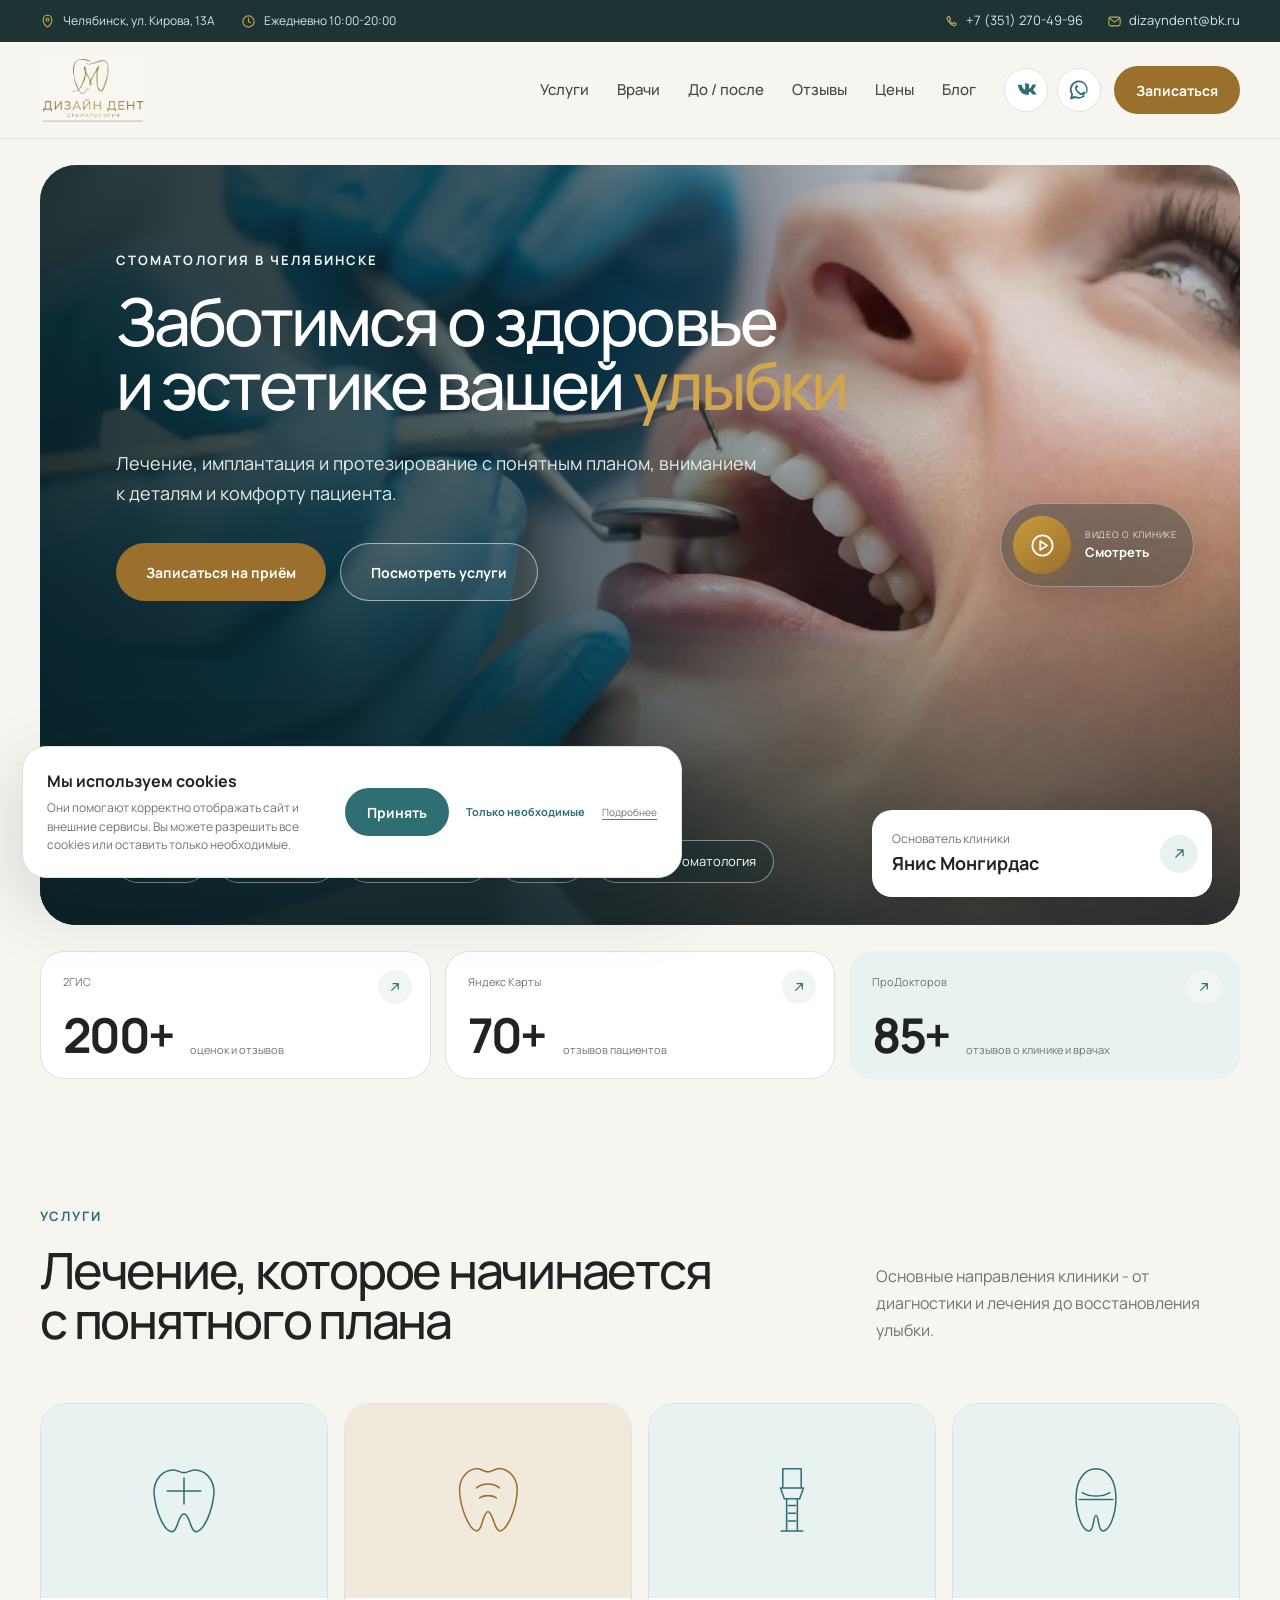
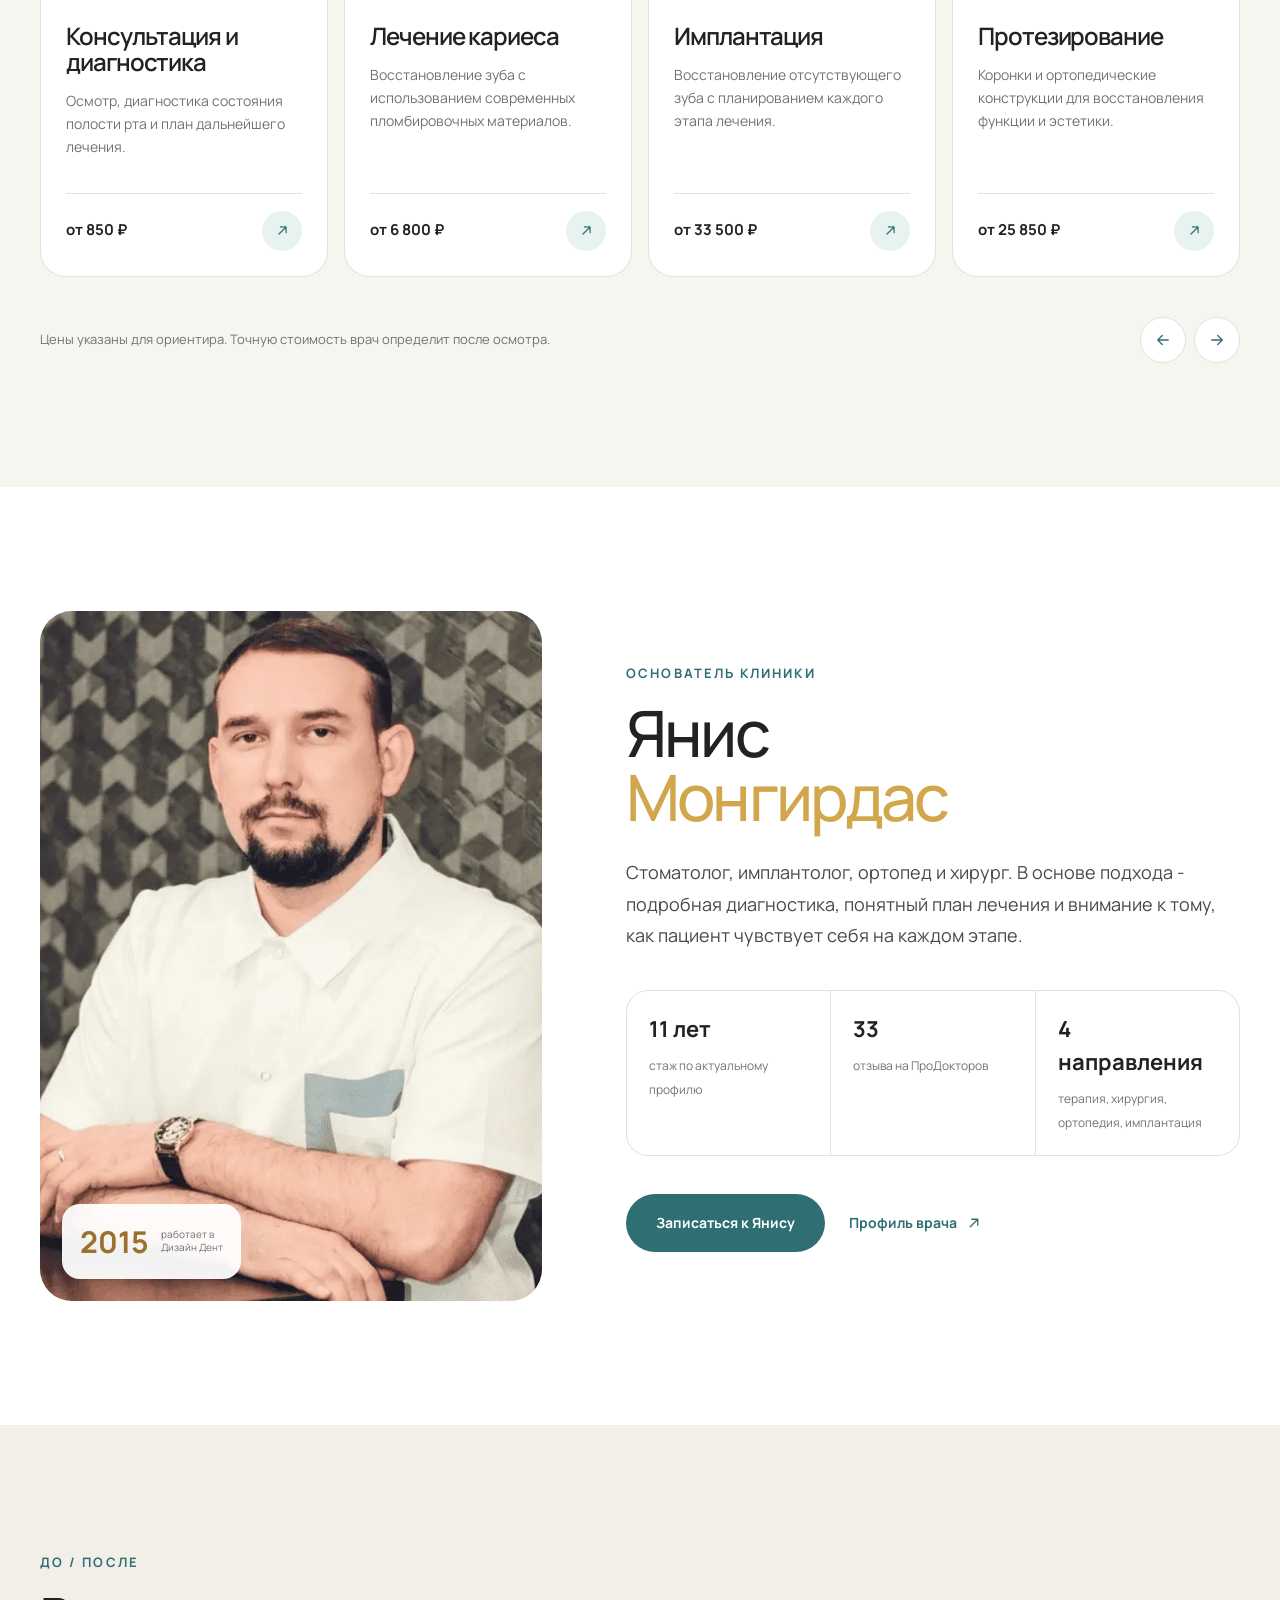
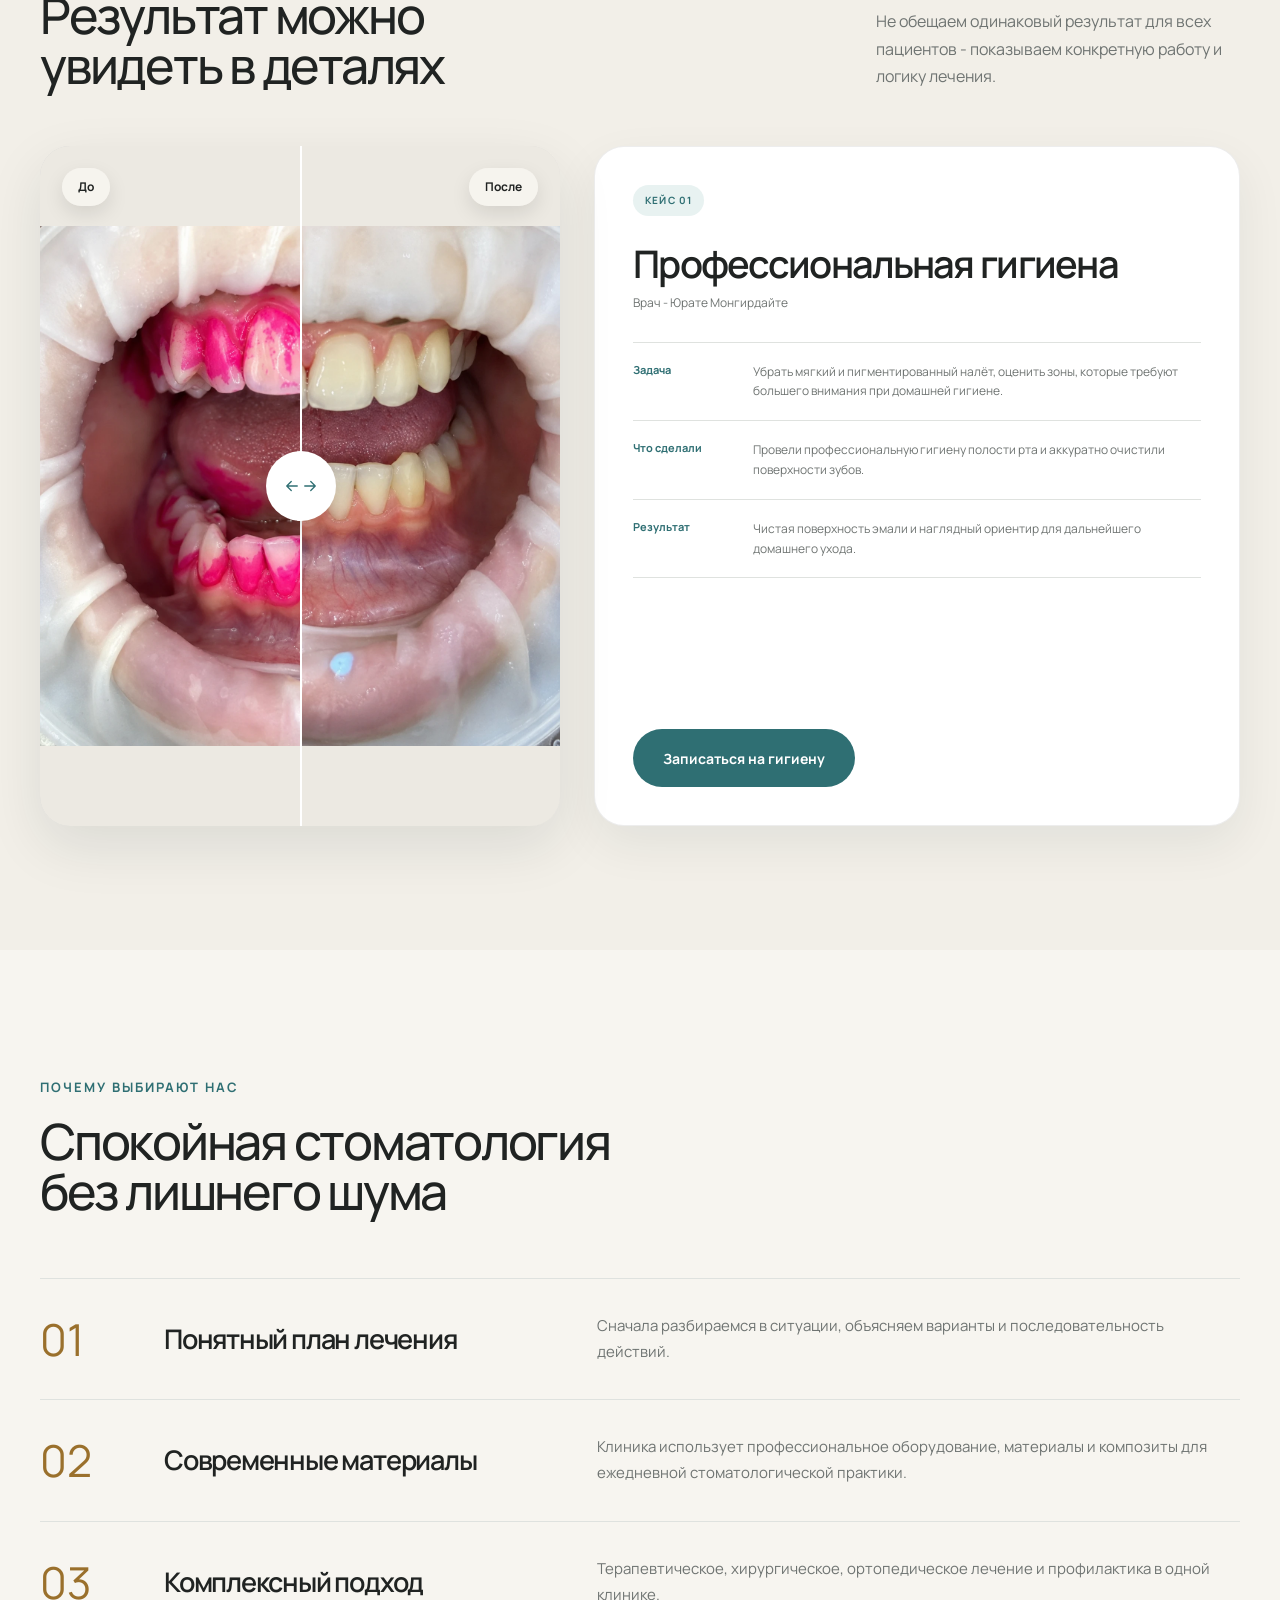
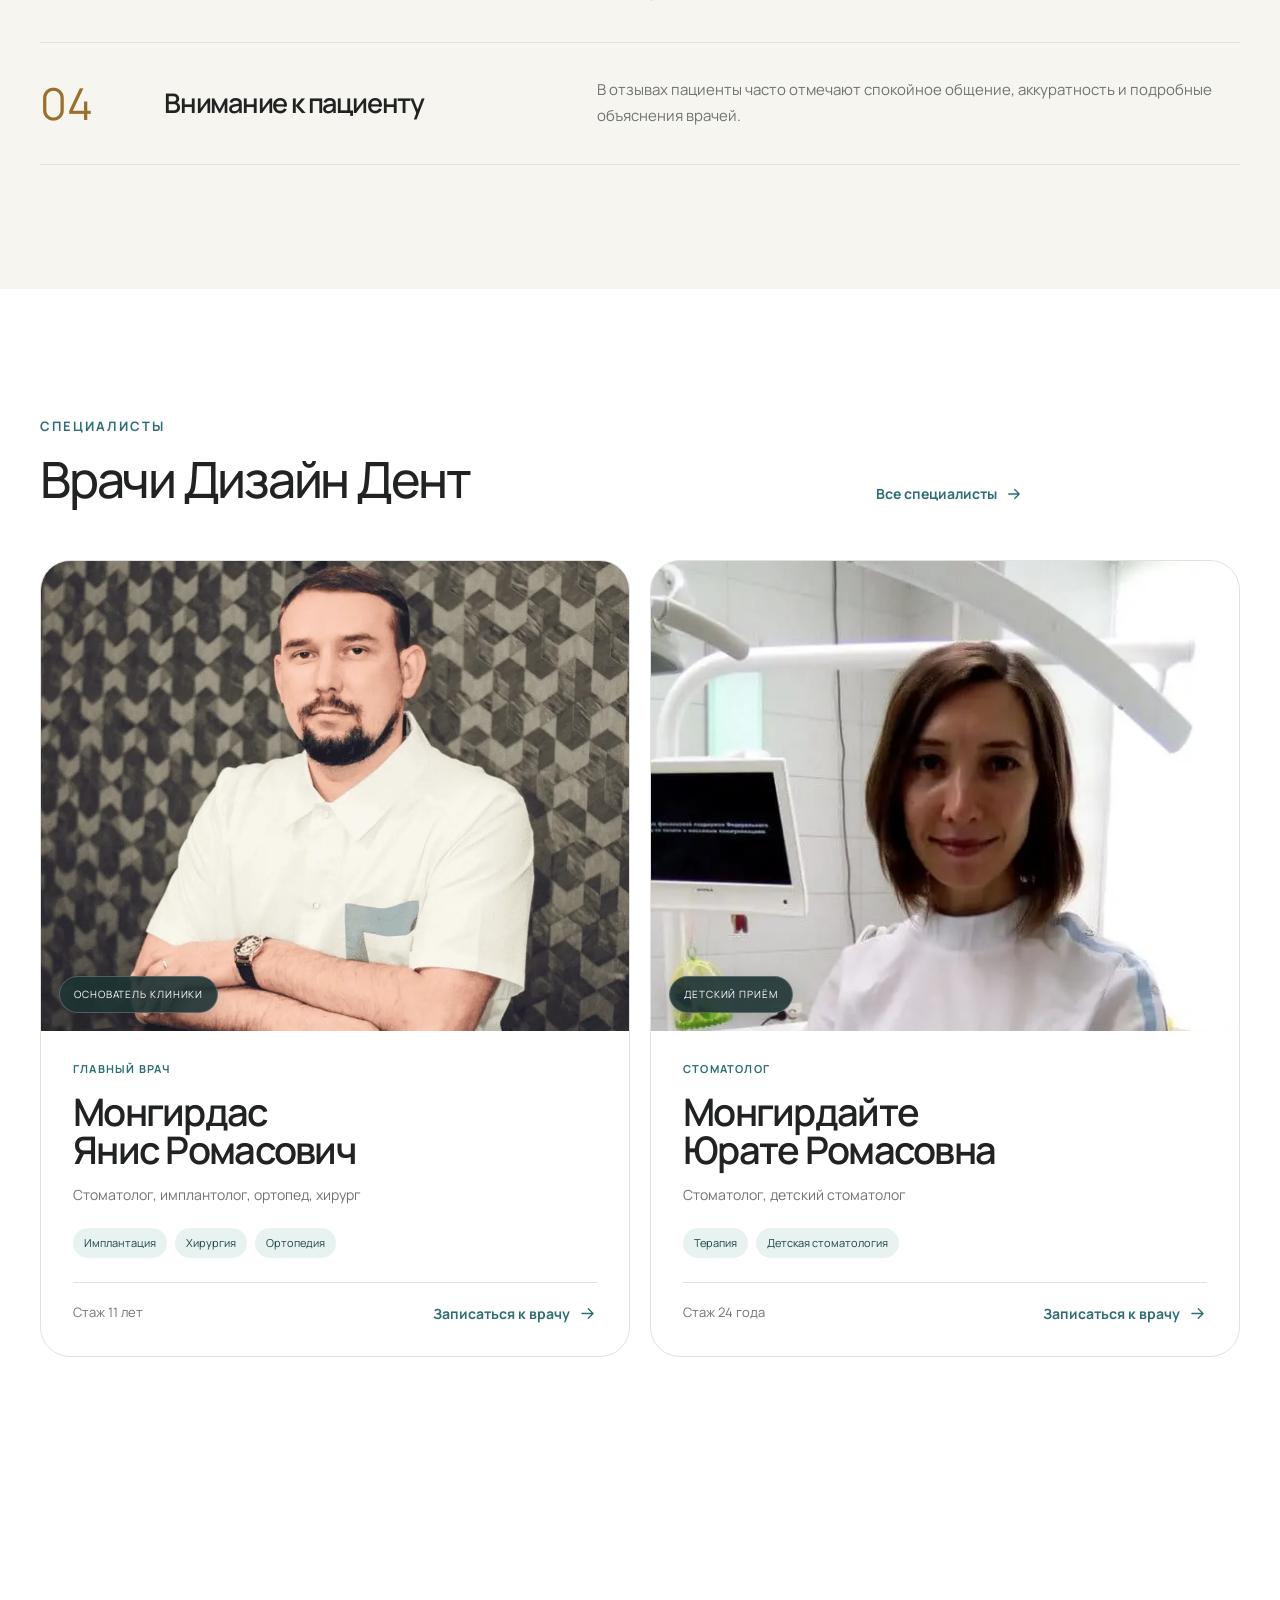
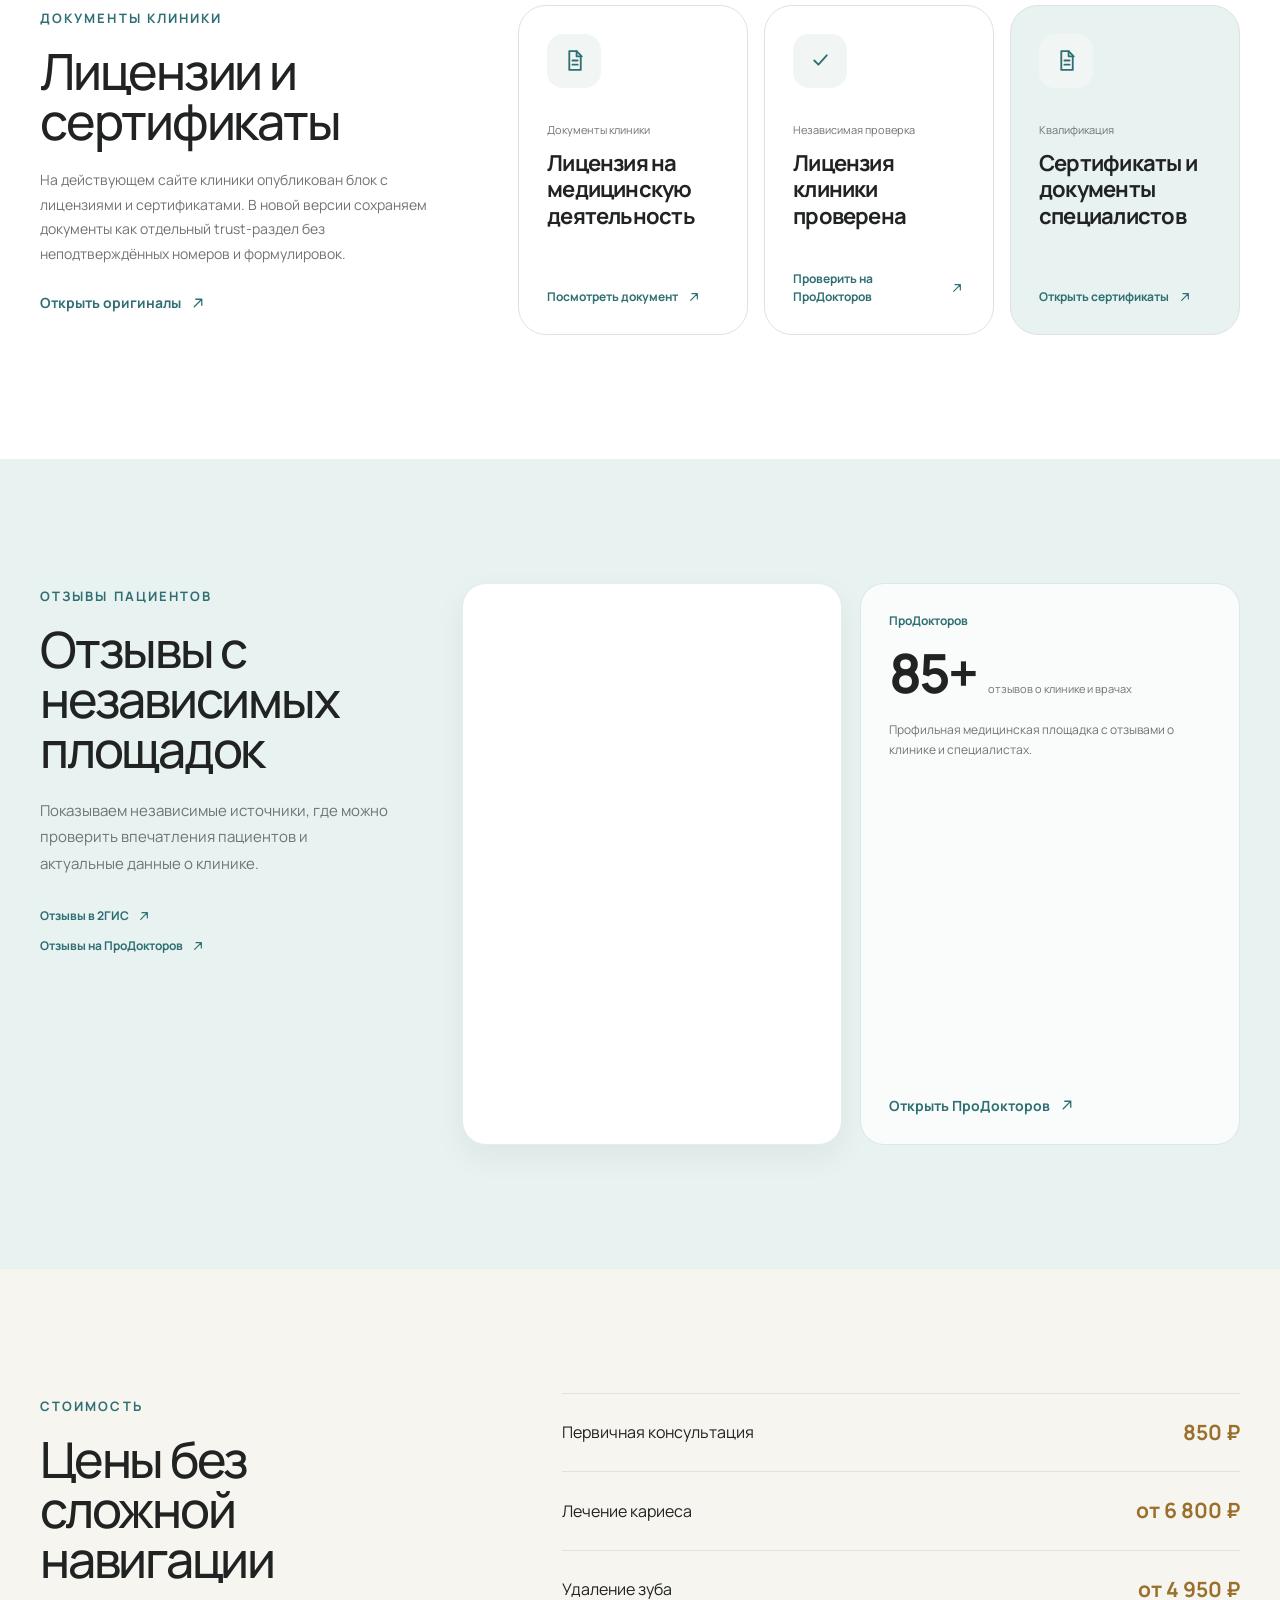
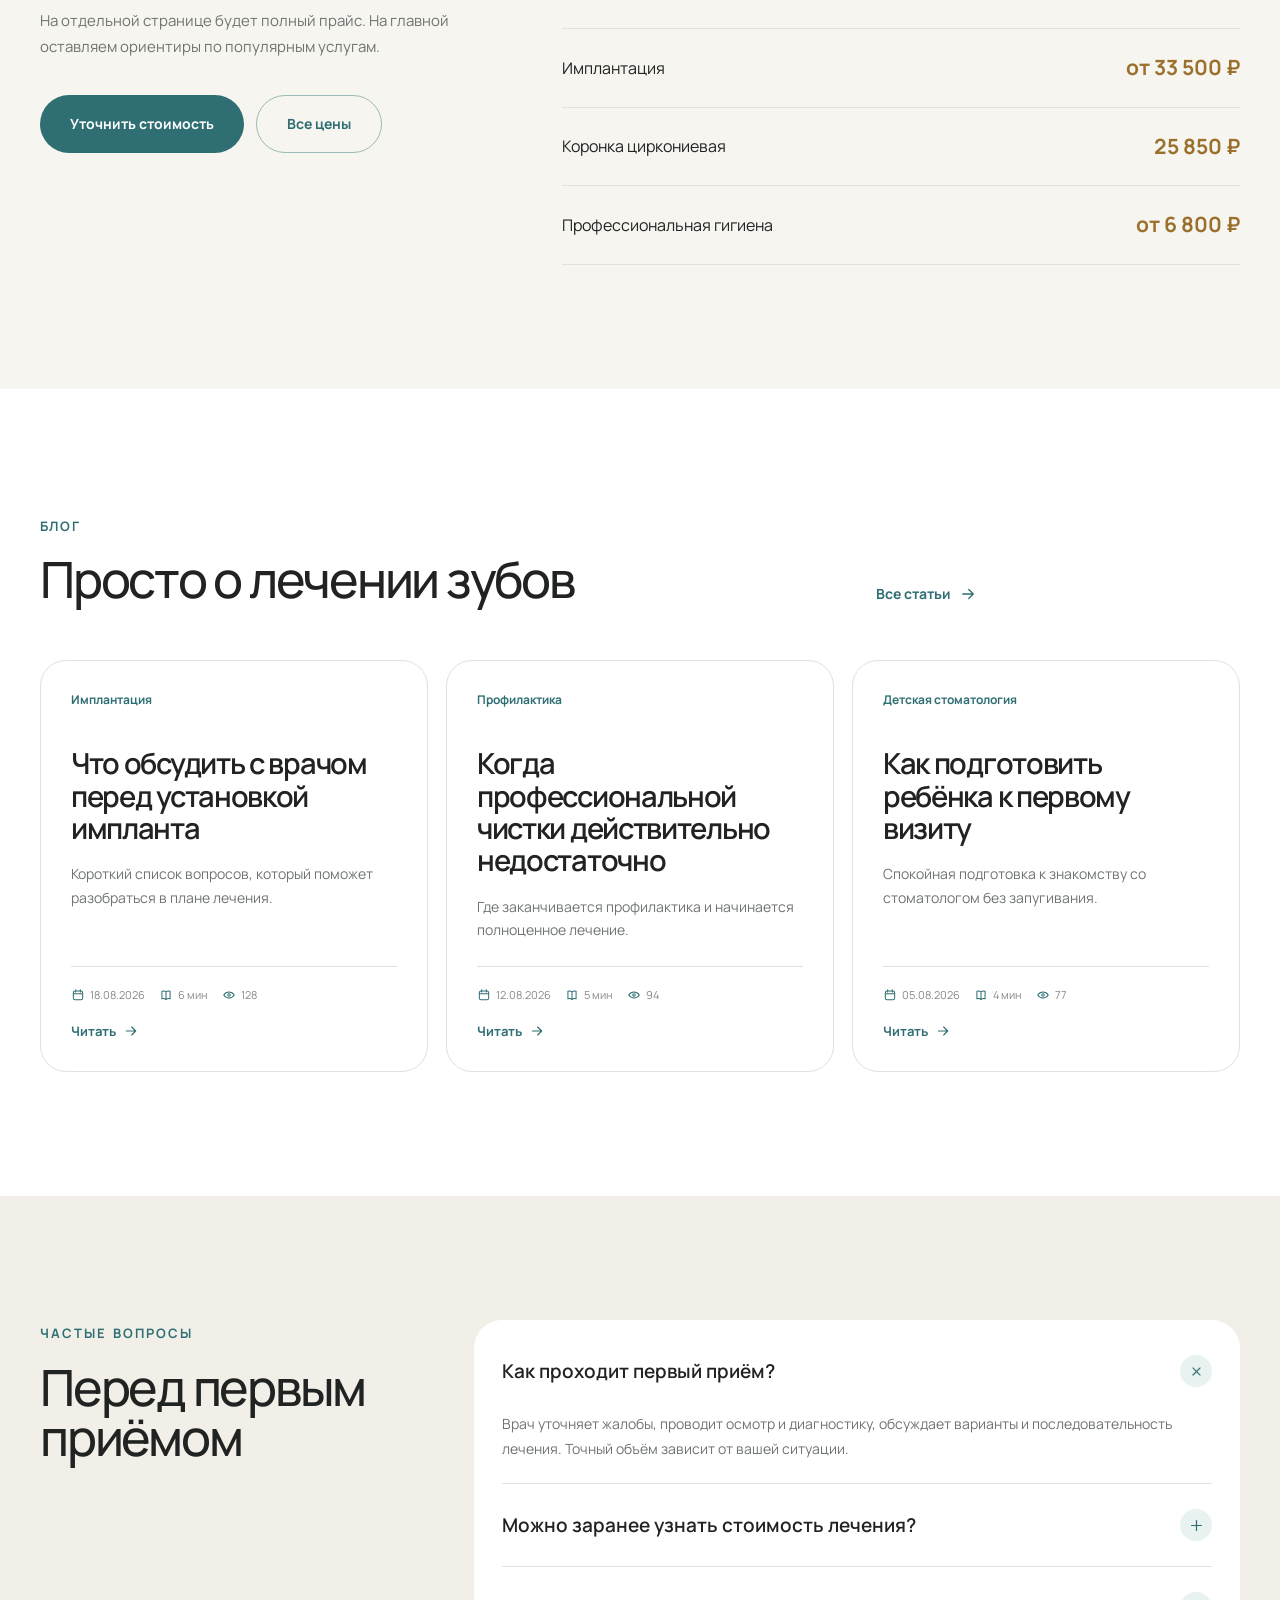
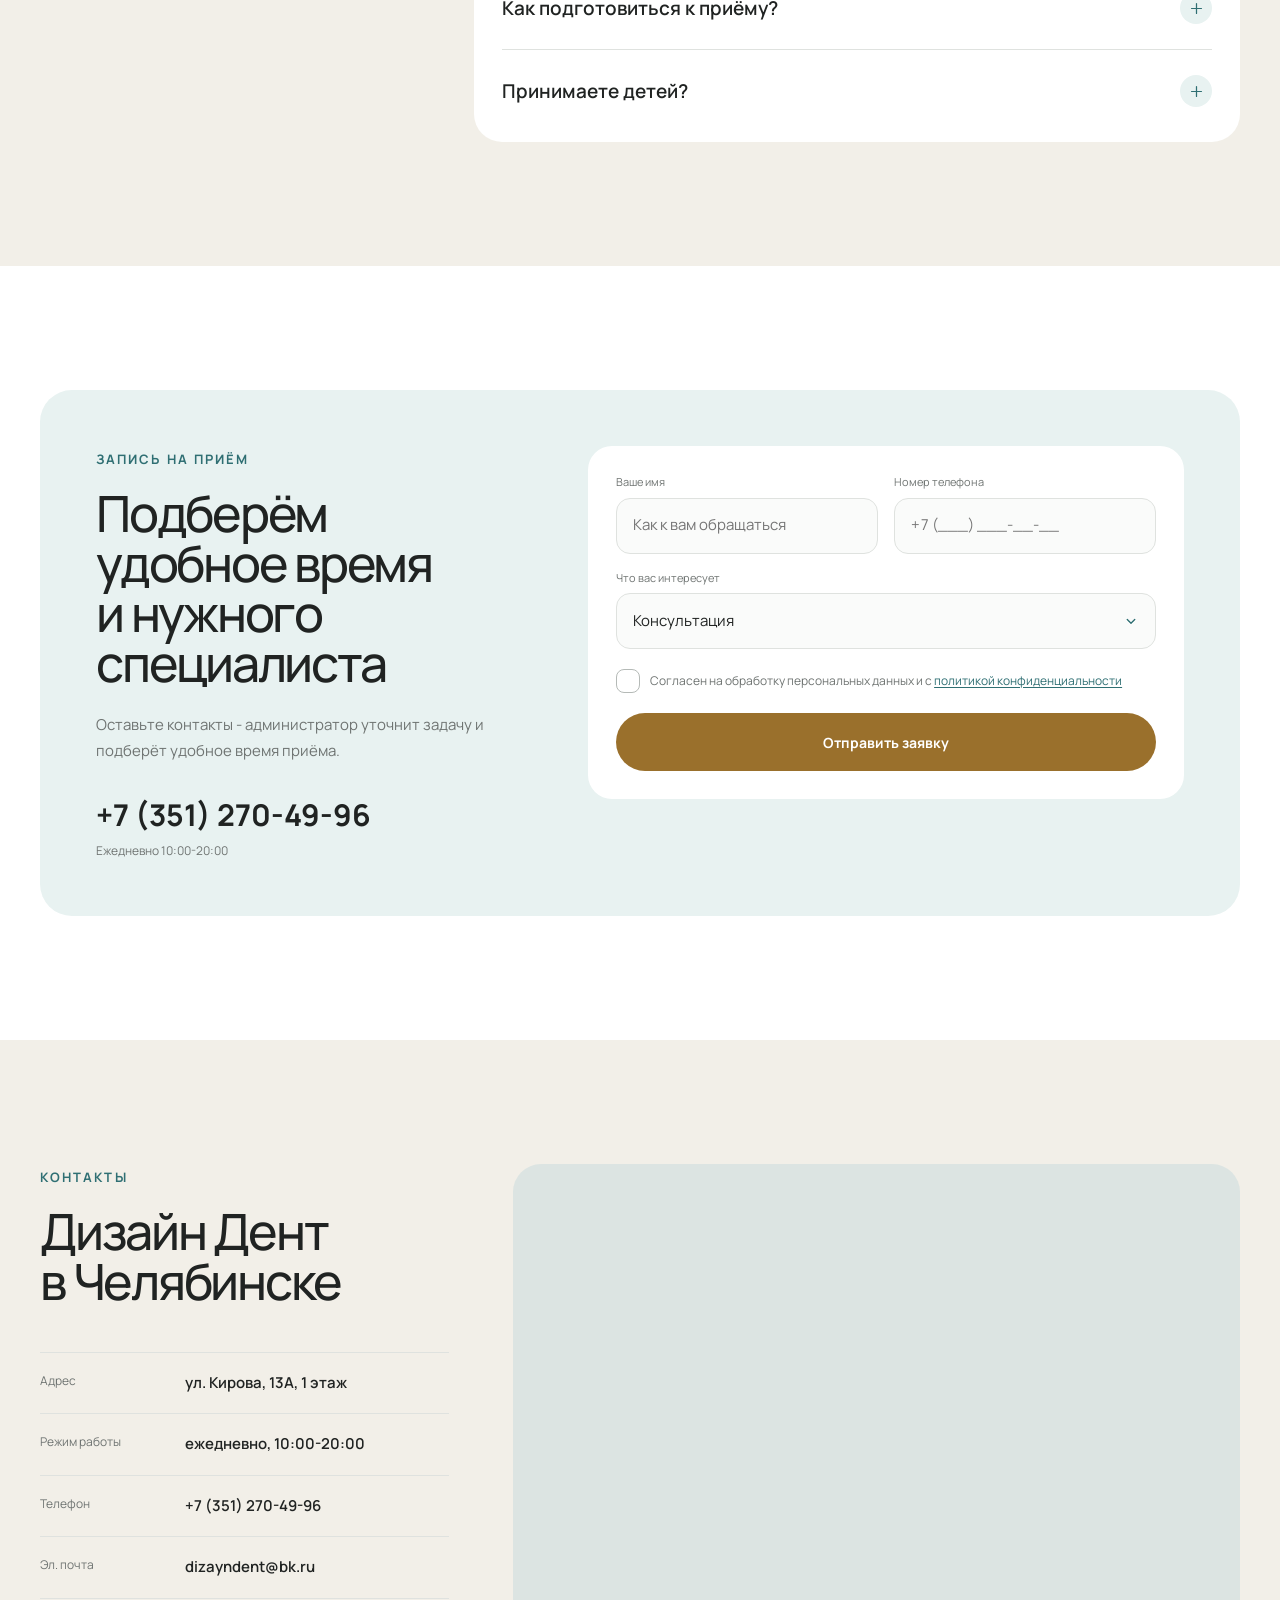
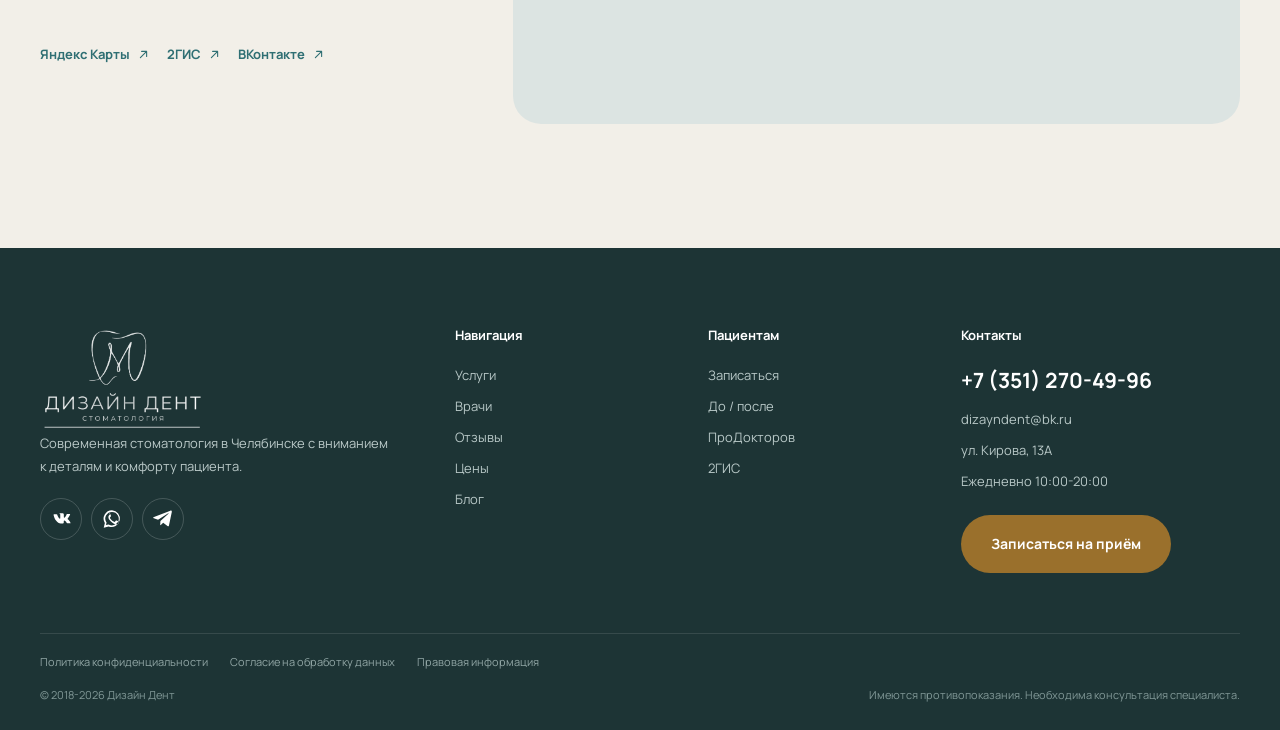
==== preview.html @ ec889f62 "правки - 9 коммит, разрешение десктоп и доработки." ====
<!doctype html>
<html lang="ru">
<head>
  <meta charset="utf-8">
  <meta name="viewport" content="width=device-width,initial-scale=1,viewport-fit=cover">
  <title>Дизайн Дент - стоматология в Челябинске</title>
  <meta name="description" content="Стоматология Дизайн Дент в Челябинске: лечение зубов, имплантация, протезирование, гигиена и стоматология для детей. Ул. Кирова, 13А.">
  <meta name="theme-color" content="#f7f5f0">
  <meta property="og:title" content="Дизайн Дент - стоматология в Челябинске">
  <meta property="og:description" content="Современная стоматология с вниманием к комфорту пациента. Челябинск, ул. Кирова, 13А.">
  <meta property="og:type" content="website">
  <link rel="icon" href="assets/img/favicon.png">
  <link rel="preconnect" href="https://fonts.googleapis.com">
  <link rel="preconnect" href="https://fonts.gstatic.com" crossorigin>
  <link href="https://fonts.googleapis.com/css2?family=Manrope:wght@400;500;600;700&display=swap" rel="stylesheet">
  <link rel="stylesheet" href="https://cdn.jsdelivr.net/npm/@fancyapps/ui@5.0/dist/fancybox/fancybox.css">
  <link rel="stylesheet" href="assets/css/style.css">
</head>
<body>
  <svg class="svg-sprite" aria-hidden="true" focusable="false">
    <symbol id="i-arrow" viewBox="0 0 24 24"><path d="M5 12h13M13 6l6 6-6 6"/></symbol>
    <symbol id="i-arrow-left" viewBox="0 0 24 24"><path d="M19 12H6M11 6l-6 6 6 6"/></symbol>
    <symbol id="i-arrow-up-right" viewBox="0 0 24 24"><path d="M7 17 17 7M9 7h8v8"/></symbol>
    <symbol id="i-phone" viewBox="0 0 24 24"><path d="M8.1 3.8 5.6 5.2c-.8.5-.9 1.5-.6 2.4 1.8 5.2 5.8 9.2 11 11 .9.3 1.9.2 2.4-.6l1.4-2.5-4.1-2.1-1.1 1.4c-.3.4-.8.5-1.2.2a14.8 14.8 0 0 1-4.4-4.4c-.3-.4-.2-.9.2-1.2l1.4-1.1-2.5-4.5Z"/></symbol>
    <symbol id="i-mail" viewBox="0 0 24 24"><rect x="3" y="5" width="18" height="14" rx="3"/><path d="m4 7 8 6 8-6"/></symbol>
    <symbol id="i-play" viewBox="0 0 24 24"><circle cx="12" cy="12" r="9"/><path d="m10 8 6 4-6 4Z"/></symbol>
    <symbol id="i-plus" viewBox="0 0 24 24"><path d="M12 5v14M5 12h14"/></symbol>
    <symbol id="i-close" viewBox="0 0 24 24"><path d="m6 6 12 12M18 6 6 18"/></symbol>
    <symbol id="i-up" viewBox="0 0 24 24"><path d="m6 13 6-6 6 6M12 7v11"/></symbol>
    <symbol id="i-check" viewBox="0 0 24 24"><path d="m6 12 4 4 8-9"/></symbol>
    <symbol id="i-location" viewBox="0 0 24 24"><path d="M12 21s7-5.1 7-12a7 7 0 1 0-14 0c0 6.9 7 12 7 12Z"/><circle cx="12" cy="9" r="2.3"/></symbol>
    <symbol id="i-clock" viewBox="0 0 24 24"><circle cx="12" cy="12" r="9"/><path d="M12 7v5l3 2"/></symbol>
    <symbol id="i-eye" viewBox="0 0 24 24"><path d="M3 12s3.3-5 9-5 9 5 9 5-3.3 5-9 5-9-5-9-5Z"/><circle cx="12" cy="12" r="2.2"/></symbol>
    <symbol id="i-star" viewBox="0 0 24 24"><path d="m12 3 2.7 5.6 6.2.9-4.5 4.4 1.1 6.1-5.5-2.9L6.5 20l1.1-6.1-4.5-4.4 6.2-.9L12 3Z"/></symbol>
    <symbol id="i-calendar" viewBox="0 0 24 24"><rect x="4" y="5" width="16" height="15" rx="3"/><path d="M8 3v4M16 3v4M4 10h16"/></symbol>
    <symbol id="i-book" viewBox="0 0 24 24"><path d="M5 5.5c2.8-.7 5-.3 7 1.2v13c-2-1.5-4.2-1.9-7-1.2v-13ZM19 5.5c-2.8-.7-5-.3-7 1.2v13c2-1.5 4.2-1.9 7-1.2v-13Z"/></symbol>
    <symbol id="i-document" viewBox="0 0 24 24"><path d="M7 3h7l4 4v14H7z"/><path d="M14 3v5h5M10 12h5M10 16h5"/></symbol>
    <symbol id="i-vk" viewBox="0 0 24 24"><path fill="currentColor" stroke="none" d="M3.9 6.7h3.3c.3 0 .5.2.6.5.7 2.4 1.9 4.4 3 4.4.3 0 .4-.2.4-.8V7.4c0-.7-.2-1-.8-1.1V5.8c.7-.1 1.6-.2 2.7-.2 1.4 0 2 .5 2 1.7v2.6c0 .5.1.8.4.8.7 0 1.9-1.9 2.6-3.7.1-.2.3-.4.6-.4H22c-.2 1.2-1.2 3.1-2.4 4.5-.5.6-.6.8-.1 1.3.6.6 2.4 2.1 3 4.1h-3.6c-.4 0-.6-.2-.8-.5-.7-1.1-1.6-2.3-2.4-2.3-.5 0-.7.3-.7 1v1.1c0 .7-.3 1.1-1.9 1.1-3.5 0-7.6-2.2-9.2-9.4-.1-.4.1-.8.5-.8Z"/></symbol>
    <symbol id="i-whatsapp" viewBox="0 0 24 24"><path fill="currentColor" stroke="none" fill-rule="evenodd" d="M12 2.5a9.1 9.1 0 0 0-7.8 13.8L3 21.5l5.3-1.4A9.1 9.1 0 1 0 12 2.5Zm0 1.8a7.3 7.3 0 0 1 6.2 11.2 7.3 7.3 0 0 1-9.4 2.7l-.6-.3-2.8.7.7-2.7-.4-.6A7.3 7.3 0 0 1 12 4.3Zm-2.2 3c-.2 0-.5.1-.7.4-.3.3-1 1-1 2.3 0 1.4 1 2.7 1.1 2.9.1.2 2 3.1 4.9 4.2 2.4.9 2.9.7 3.5.6.5-.1 1.7-.7 1.9-1.4.2-.7.2-1.3.1-1.4-.1-.1-.3-.2-.7-.4l-2-.9c-.3-.1-.6-.2-.8.2l-.9 1.1c-.2.3-.4.3-.7.2-.4-.2-1.5-.5-2.8-1.7-1-.9-1.7-2-1.9-2.4-.2-.4 0-.6.2-.8l.5-.6c.2-.2.2-.4.3-.6.1-.2 0-.5 0-.7l-.9-2.1c-.2-.5-.5-.5-.8-.5Z" clip-rule="evenodd"/></symbol>
    <symbol id="i-telegram" viewBox="0 0 24 24"><path fill="currentColor" stroke="none" d="M21.6 4.3 18.5 19c-.2 1-.8 1.2-1.6.7l-4.7-3.5-2.3 2.2c-.3.3-.5.5-1 .5l.3-4.8 8.7-7.9c.4-.3-.1-.5-.6-.2L6.6 12.7 2 11.2c-1-.3-1-1 .2-1.5L20 2.9c.8-.3 1.8.2 1.6 1.4Z"/></symbol>
  </svg>

  <a class="skip-link" href="#main">Перейти к содержимому</a>

  <div class="site-chrome" data-site-chrome>
    <div class="topbar" data-topbar>
      <div class="container topbar__inner">
        <div class="topbar__meta" aria-label="Адрес и режим работы">
          <span><svg class="icon" aria-hidden="true"><use href="#i-location"/></svg>Челябинск, ул. Кирова, 13А</span>
          <span><svg class="icon" aria-hidden="true"><use href="#i-clock"/></svg>Ежедневно 10:00-20:00</span>
        </div>
        <nav class="topbar__contacts" aria-label="Контакты клиники">
          <a href="tel:+73512704996" class="topbar__contact"><svg class="icon" aria-hidden="true"><use href="#i-phone"/></svg><span>+7 (351) 270-49-96</span></a>
          <a href="mailto:dizayndent@bk.ru" class="topbar__contact"><svg class="icon" aria-hidden="true"><use href="#i-mail"/></svg><span>dizayndent@bk.ru</span></a>
        </nav>
      </div>
    </div>

    <header class="site-header" data-header>
      <div class="container header__inner">
        <a class="brand" href="#top" aria-label="Дизайн Дент - на главную">
          <img src="assets/img/logo.png" alt="Дизайн Дент">
        </a>

        <nav class="desktop-nav" aria-label="Основная навигация">
          <a href="#services">Услуги</a>
          <a href="#doctors">Врачи</a>
          <a href="#results">До / после</a>
          <a href="#reviews">Отзывы</a>
          <a href="#prices">Цены</a>
          <a href="#blog">Блог</a>
        </nav>

        <div class="header__actions">
          <nav class="header__socials" aria-label="Социальные сети">
            <a href="https://vk.ru/dizayndent74" target="_blank" rel="noopener" aria-label="Дизайн Дент ВКонтакте" data-tooltip="ВКонтакте"><svg class="icon" aria-hidden="true"><use href="#i-vk"/></svg></a>
            <a href="#" aria-label="Дизайн Дент в WhatsApp" data-tooltip="WhatsApp"><svg class="icon" aria-hidden="true"><use href="#i-whatsapp"/></svg></a>
          </nav>
          <div class="header__mobile-contacts" aria-label="Быстрые контакты">
            <a href="tel:+73512704996" aria-label="Позвонить в Дизайн Дент"><svg class="icon" aria-hidden="true"><use href="#i-phone"/></svg></a>
            <a href="mailto:dizayndent@bk.ru" aria-label="Написать в Дизайн Дент"><svg class="icon" aria-hidden="true"><use href="#i-mail"/></svg></a>
          </div>
          <button class="btn btn--gold btn--sm" type="button" data-open-lead data-source="header" data-form-name="Шапка - Записаться">Записаться</button>
          <button class="menu-toggle" type="button" aria-label="Открыть меню" aria-expanded="false" aria-controls="mobile-menu" data-menu-toggle>
            <span></span><span></span><span></span>
          </button>
        </div>
      </div>
    </header>
  </div>

  <div class="mobile-menu" id="mobile-menu" aria-hidden="true" data-mobile-menu>
    <div class="mobile-menu__panel" role="dialog" aria-modal="true" aria-label="Меню сайта">
      <div class="mobile-menu__top">
        <img src="assets/img/logo.png" alt="Дизайн Дент">
        <button type="button" class="icon-button menu-close" aria-label="Закрыть меню" data-menu-close><svg class="icon"><use href="#i-close"/></svg></button>
      </div>
      <nav class="mobile-menu__nav">
        <a href="#services">Услуги</a>
        <a href="#doctors">Врачи</a>
        <a href="#results">До / после</a>
        <a href="#reviews">Отзывы</a>
        <a href="#prices">Цены</a>
        <a href="#blog">Блог</a>
      </nav>
      <div class="mobile-menu__contacts">
        <a href="tel:+73512704996"><svg class="icon" aria-hidden="true"><use href="#i-phone"/></svg><span>+7 (351) 270-49-96</span></a>
        <a href="mailto:dizayndent@bk.ru"><svg class="icon" aria-hidden="true"><use href="#i-mail"/></svg><span>dizayndent@bk.ru</span></a>
        <a href="https://vk.ru/dizayndent74" target="_blank" rel="noopener"><svg class="icon" aria-hidden="true"><use href="#i-vk"/></svg><span>ВКонтакте</span></a>
        <a href="#"><svg class="icon" aria-hidden="true"><use href="#i-whatsapp"/></svg><span>WhatsApp</span></a>
      </div>
      <div class="mobile-menu__bottom">
        <span>Челябинск, ул. Кирова, 13А</span>
        <button class="btn btn--gold" type="button" data-open-lead data-source="mobile_menu" data-form-name="Мобильное меню - Записаться">Записаться на приём</button>
      </div>
    </div>
  </div>

  <main id="main">
    <section class="hero" id="top">
      <div class="container">
        <div class="hero__card">
          <img class="hero__image" src="assets/img/hero.webp" alt="Стоматологический приём" fetchpriority="high">
          <div class="hero__shade"></div>
          <div class="hero__content">
            <span class="eyebrow eyebrow--light">Стоматология в Челябинске</span>
            <h1>Заботимся о здоровье<br>и эстетике вашей <em>улыбки</em></h1>
            <p>Лечение, имплантация и протезирование с понятным планом, вниманием к деталям и комфорту пациента.</p>
            <div class="hero__buttons">
              <button class="btn btn--gold" type="button" data-open-lead data-source="hero" data-form-name="Hero - Записаться">Записаться на приём</button>
              <a class="btn btn--glass" href="#services">Посмотреть услуги</a>
            </div>
          </div>
          <a class="hero-video-trigger" href="https://2gis.ru/chelyabinsk/gallery/geo/2111590608205124/photoId/30258560223528320" data-fancybox="clinic-video" data-src="#clinic-video-modal" aria-label="Посмотреть видео о клинике">
            <span class="hero-video-trigger__icon"><svg class="icon" aria-hidden="true"><use href="#i-play"/></svg></span>
            <span class="hero-video-trigger__copy"><small>Видео о клинике</small><strong>Смотреть</strong></span>
          </a>

          <div class="hero__tags" aria-label="Популярные услуги">
            <a href="#services">Лечение</a>
            <a href="#services">Имплантация</a>
            <a href="#services">Протезирование</a>
            <a href="#services">Гигиена</a>
            <a href="#services">Детская стоматология</a>
          </div>

          <a class="hero__founder" href="#founder">
            <span class="hero__founder-label">Основатель клиники</span>
            <strong>Янис Монгирдас</strong>
            <span class="arrow-circle" aria-hidden="true"><svg class="icon"><use href="#i-arrow-up-right"/></svg></span>
          </a>
        </div>
      </div>
    </section>

    <section class="trust" aria-label="Отзывы о клинике на независимых площадках">
      <div class="container trust__grid">
        <a class="trust-card" href="https://2gis.ru/chelyabinsk/search/%D0%B4%D0%B8%D0%B7%D0%B0%D0%B9%D0%BD%20%D0%B4%D0%B5%D0%BD%D1%82/firm/2111590608205124/61.400599%2C55.176466/tab/reviews" target="_blank" rel="noopener">
          <span class="trust-card__source">2ГИС</span><strong>200+</strong><span class="trust-card__label">оценок и отзывов</span><span class="trust-card__icon"><svg class="icon"><use href="#i-arrow-up-right"/></svg></span>
        </a>
        <a class="trust-card" href="https://yandex.ru/maps/org/dizayn_dent/1253824945" target="_blank" rel="noopener">
          <span class="trust-card__source">Яндекс Карты</span><strong>70+</strong><span class="trust-card__label">отзывов пациентов</span><span class="trust-card__icon"><svg class="icon"><use href="#i-arrow-up-right"/></svg></span>
        </a>
        <a class="trust-card trust-card--accent" href="https://prodoctorov.ru/chelyabinsk/lpu/32812-dizayn-dent/otzivi/" target="_blank" rel="noopener">
          <span class="trust-card__source">ПроДокторов</span><strong>85+</strong><span class="trust-card__label">отзывов о клинике и врачах</span><span class="trust-card__icon"><svg class="icon"><use href="#i-arrow-up-right"/></svg></span>
        </a>
      </div>
    </section>

    <section class="section services" id="services">
      <div class="container">
        <div class="section-head">
          <div><span class="eyebrow">Услуги</span><h2>Лечение, которое начинается<br>с понятного плана</h2></div>
          <p>Основные направления клиники - от диагностики и лечения до восстановления улыбки.</p>
        </div>

        <div class="service-track" data-service-track>
          <article class="service-card">
            <div class="service-card__visual service-card__visual--1"><svg viewBox="0 0 120 120" aria-hidden="true"><path d="M42 20c-14 3-22 16-21 31 2 21 12 48 23 49 8 1 8-23 16-23s8 24 16 23c11-2 21-28 23-49 1-15-7-28-21-31-8-2-12 3-18 3s-10-5-18-3Z"/><path d="M38 47h44M60 30v34"/></svg></div>
            <div class="service-card__body"><h3>Консультация и диагностика</h3><p>Осмотр, диагностика состояния полости рта и план дальнейшего лечения.</p><div class="service-card__bottom"><strong>от 850 ₽</strong><a class="mini-link" href="#" aria-label="Подробнее о консультации"><svg class="icon"><use href="#i-arrow-up-right"/></svg></a></div></div>
          </article>
          <article class="service-card">
            <div class="service-card__visual service-card__visual--2"><svg viewBox="0 0 120 120" aria-hidden="true"><path d="M43 18c-13 3-21 15-20 30 1 21 12 49 22 51 8 1 8-25 15-25s8 26 16 25c10-2 21-30 22-51 1-15-7-27-20-30-8-2-12 4-18 4s-10-6-17-4Z"/><path d="M45 43c8-7 22-7 30 0M49 56c6-4 16-4 22 0"/></svg></div>
            <div class="service-card__body"><h3>Лечение кариеса</h3><p>Восстановление зуба с использованием современных пломбировочных материалов.</p><div class="service-card__bottom"><strong>от 6 800 ₽</strong><a class="mini-link" href="#" aria-label="Подробнее о лечении кариеса"><svg class="icon"><use href="#i-arrow-up-right"/></svg></a></div></div>
          </article>
          <article class="service-card">
            <div class="service-card__visual service-card__visual--3"><svg viewBox="0 0 120 120" aria-hidden="true"><path d="M48 18h24v25H48zM45 43h30l-5 14H50l-5-14ZM53 57h14v42H53zM46 99h28"/><path d="M55 66h10M55 76h10M55 86h10"/></svg></div>
            <div class="service-card__body"><h3>Имплантация</h3><p>Восстановление отсутствующего зуба с планированием каждого этапа лечения.</p><div class="service-card__bottom"><strong>от 33 500 ₽</strong><a class="mini-link" href="#" aria-label="Подробнее об имплантации"><svg class="icon"><use href="#i-arrow-up-right"/></svg></a></div></div>
          </article>
          <article class="service-card">
            <div class="service-card__visual service-card__visual--4"><svg viewBox="0 0 120 120" aria-hidden="true"><path d="M34 56c0-25 12-38 26-38s26 13 26 38c0 21-8 43-17 43-7 0-5-20-9-20s-2 20-9 20c-9 0-17-22-17-43Z"/><path d="M38 58h44M42 49c10 6 26 6 36 0"/></svg></div>
            <div class="service-card__body"><h3>Протезирование</h3><p>Коронки и ортопедические конструкции для восстановления функции и эстетики.</p><div class="service-card__bottom"><strong>от 25 850 ₽</strong><a class="mini-link" href="#" aria-label="Подробнее о протезировании"><svg class="icon"><use href="#i-arrow-up-right"/></svg></a></div></div>
          </article>
          <article class="service-card">
            <div class="service-card__visual service-card__visual--5"><svg viewBox="0 0 120 120" aria-hidden="true"><path d="M42 20c-14 3-22 16-21 31 2 21 12 48 23 49 8 1 8-23 16-23s8 24 16 23c11-2 21-28 23-49 1-15-7-28-21-31-8-2-12 3-18 3s-10-5-18-3Z"/><path d="M91 23l3 7 7 3-7 3-3 7-3-7-7-3 7-3 3-7ZM31 69l2 5 5 2-5 2-2 5-2-5-5-2 5-2 2-5Z"/></svg></div>
            <div class="service-card__body"><h3>Профессиональная гигиена</h3><p>Удаление налёта и зубного камня, профилактика заболеваний полости рта.</p><div class="service-card__bottom"><strong>от 6 800 ₽</strong><a class="mini-link" href="#" aria-label="Подробнее о профессиональной гигиене"><svg class="icon"><use href="#i-arrow-up-right"/></svg></a></div></div>
          </article>
          <article class="service-card">
            <div class="service-card__visual service-card__visual--6"><svg viewBox="0 0 120 120" aria-hidden="true"><path d="M45 25c-11 3-17 13-16 25 1 18 9 39 17 41 6 1 6-19 12-19s6 20 12 19c8-2 16-23 17-41 1-12-5-22-16-25-6-2-9 3-13 3s-7-5-13-3Z"/><path d="M32 29l2 5 5 2-5 2-2 5-2-5-5-2 5-2 2-5ZM89 62l3 7 7 3-7 3-3 7-3-7-7-3 7-3 3-7Z"/></svg></div>
            <div class="service-card__body"><h3>Отбеливание и эстетика</h3><p>Процедуры для более светлой улыбки и эстетичного восстановления формы зубов.</p><div class="service-card__bottom"><strong>по консультации</strong><a class="mini-link" href="#" aria-label="Подробнее об эстетической стоматологии"><svg class="icon"><use href="#i-arrow-up-right"/></svg></a></div></div>
          </article>
        </div>

        <div class="services__controls">
          <p>Цены указаны для ориентира. Точную стоимость врач определит после осмотра.</p>
          <div class="slider-buttons" aria-label="Прокрутка услуг">
            <button type="button" data-service-prev aria-label="Предыдущие услуги"><svg class="icon"><use href="#i-arrow-left"/></svg></button>
            <button type="button" data-service-next aria-label="Следующие услуги"><svg class="icon"><use href="#i-arrow"/></svg></button>
          </div>
        </div>
      </div>
    </section>

    <section class="section founder" id="founder">
      <div class="container founder__grid">
        <div class="founder__image-wrap">
          <img src="assets/img/yannis.webp" alt="Янис Монгирдас, основатель Дизайн Дент" loading="lazy">
          <div class="founder__badge"><span>2015</span><small>работает в<br>Дизайн Дент</small></div>
        </div>
        <div class="founder__content">
          <span class="eyebrow">Основатель клиники</span>
          <h2>Янис<br><em>Монгирдас</em></h2>
          <p class="lead">Стоматолог, имплантолог, ортопед и хирург. В основе подхода - подробная диагностика, понятный план лечения и внимание к тому, как пациент чувствует себя на каждом этапе.</p>
          <div class="founder__facts"><div><strong>11 лет</strong><span>стаж по актуальному профилю</span></div><div><strong>33</strong><span>отзыва на ПроДокторов</span></div><div><strong>4 направления</strong><span>терапия, хирургия, ортопедия, имплантация</span></div></div>
          <div class="founder__actions">
            <button class="btn btn--teal" type="button" data-open-lead data-source="founder" data-doctor="Янис Монгирдас" data-form-name="Основатель - Записаться к Янису">Записаться к Янису</button>
            <a class="text-link" href="https://prodoctorov.ru/chelyabinsk/vrach/121885-mongirdas/" target="_blank" rel="noopener">Профиль врача <svg class="icon"><use href="#i-arrow-up-right"/></svg></a>
          </div>
        </div>
      </div>
    </section>

    <section class="section results" id="results">
      <div class="container">
        <div class="section-head section-head--results">
          <div><span class="eyebrow">До / после</span><h2>Результат можно<br>увидеть в деталях</h2></div>
          <p>Не обещаем одинаковый результат для всех пациентов - показываем конкретную работу и логику лечения.</p>
        </div>
        <div class="results-showcase">
          <div class="before-after" data-before-after>
            <div class="before-after__base"><img src="assets/img/case-before.webp" alt="До профессиональной гигиены: индикация зубного налёта" loading="lazy"><span class="before-after__label">До</span></div>
            <div class="before-after__after" data-after-layer><img src="assets/img/case-after.webp" alt="После профессиональной гигиены" loading="lazy"><span class="before-after__label">После</span></div>
            <div class="before-after__line" data-before-line><span><svg class="icon"><use href="#i-arrow-left"/></svg><svg class="icon"><use href="#i-arrow"/></svg></span></div>
            <input class="before-after__range" type="range" min="5" max="95" value="50" aria-label="Сравнить фото до и после" data-before-range>
          </div>
          <article class="result-case">
            <span class="result-case__number">Кейс 01</span>
            <h3>Профессиональная гигиена</h3>
            <p class="result-case__doctor">Врач - Юрате Монгирдайте</p>
            <dl class="result-case__steps">
              <div><dt>Задача</dt><dd>Убрать мягкий и пигментированный налёт, оценить зоны, которые требуют большего внимания при домашней гигиене.</dd></div>
              <div><dt>Что сделали</dt><dd>Провели профессиональную гигиену полости рта и аккуратно очистили поверхности зубов.</dd></div>
              <div><dt>Результат</dt><dd>Чистая поверхность эмали и наглядный ориентир для дальнейшего домашнего ухода.</dd></div>
            </dl>
            <button class="btn btn--teal result-case__cta" type="button" data-open-lead data-source="results" data-service="Профессиональная гигиена" data-form-name="До / после - Профессиональная гигиена">Записаться на гигиену</button>
          </article>
        </div>
      </div>
    </section>

    <section class="section advantages">
      <div class="container">
        <span class="eyebrow">Почему выбирают нас</span>
        <h2 class="advantages__title">Спокойная стоматология<br>без лишнего шума</h2>
        <ol class="advantages__list">
          <li><span aria-hidden="true">01</span><div><h3>Понятный план лечения</h3><p>Сначала разбираемся в ситуации, объясняем варианты и последовательность действий.</p></div></li>
          <li><span aria-hidden="true">02</span><div><h3>Современные материалы</h3><p>Клиника использует профессиональное оборудование, материалы и композиты для ежедневной стоматологической практики.</p></div></li>
          <li><span aria-hidden="true">03</span><div><h3>Комплексный подход</h3><p>Терапевтическое, хирургическое, ортопедическое лечение и профилактика в одной клинике.</p></div></li>
          <li><span aria-hidden="true">04</span><div><h3>Внимание к пациенту</h3><p>В отзывах пациенты часто отмечают спокойное общение, аккуратность и подробные объяснения врачей.</p></div></li>
        </ol>
      </div>
    </section>

    <section class="section doctors" id="doctors">
      <div class="container">
        <div class="section-head"><div><span class="eyebrow">Специалисты</span><h2>Врачи Дизайн Дент</h2></div><a class="text-link" href="#">Все специалисты <svg class="icon"><use href="#i-arrow"/></svg></a></div>
        <div class="doctors__grid">
          <article class="doctor-card doctor-card--wide">
            <div class="doctor-card__image"><img src="assets/img/yannis.webp" alt="Янис Монгирдас" loading="lazy"><span class="doctor-card__image-tag">Основатель клиники</span></div>
            <div class="doctor-card__body"><span class="doctor-card__role">Главный врач</span><h3>Монгирдас<br>Янис Ромасович</h3><p>Стоматолог, имплантолог, ортопед, хирург</p><div class="doctor-card__tags"><span>Имплантация</span><span>Хирургия</span><span>Ортопедия</span></div><div class="doctor-card__foot"><span>Стаж 11 лет</span><button type="button" class="doctor-book" data-open-lead data-source="doctor_card" data-doctor="Янис Монгирдас" data-form-name="Карточка врача - Янис"><span>Записаться к врачу</span><svg class="icon"><use href="#i-arrow"/></svg></button></div></div>
          </article>
          <article class="doctor-card">
            <div class="doctor-card__image"><img src="assets/img/yurata.webp" alt="Юрате Монгирдайте" loading="lazy"><span class="doctor-card__image-tag">Детский приём</span></div>
            <div class="doctor-card__body"><span class="doctor-card__role">Стоматолог</span><h3>Монгирдайте<br>Юрате Ромасовна</h3><p>Стоматолог, детский стоматолог</p><div class="doctor-card__tags"><span>Терапия</span><span>Детская стоматология</span></div><div class="doctor-card__foot"><span>Стаж 24 года</span><button type="button" class="doctor-book" data-open-lead data-source="doctor_card" data-doctor="Юрате Монгирдайте" data-form-name="Карточка врача - Юрате"><span>Записаться к врачу</span><svg class="icon"><use href="#i-arrow"/></svg></button></div></div>
          </article>
        </div>
      </div>
    </section>

    <section class="section credentials" id="licenses" aria-labelledby="licenses-title">
      <div class="container credentials__grid">
        <div class="credentials__intro">
          <span class="eyebrow">Документы клиники</span>
          <h2 id="licenses-title">Лицензии и<br>сертификаты</h2>
          <p>На действующем сайте клиники опубликован блок с лицензиями и сертификатами. В новой версии сохраняем документы как отдельный trust-раздел без неподтверждённых номеров и формулировок.</p>
          <a class="text-link" href="https://xn--174-5cdp4atgrcb4and4r.xn--p1ai/" target="_blank" rel="noopener">Открыть оригиналы <svg class="icon" aria-hidden="true"><use href="#i-arrow-up-right"/></svg></a>
        </div>
        <div class="credentials__cards">
          <a class="credential-card" href="https://xn--174-5cdp4atgrcb4and4r.xn--p1ai/" target="_blank" rel="noopener">
            <span class="credential-card__icon"><svg class="icon" aria-hidden="true"><use href="#i-document"/></svg></span>
            <span class="credential-card__meta">Документы клиники</span>
            <strong>Лицензия на медицинскую деятельность</strong>
            <span class="credential-card__link">Посмотреть документ <svg class="icon" aria-hidden="true"><use href="#i-arrow-up-right"/></svg></span>
          </a>
          <a class="credential-card" href="https://prodoctorov.ru/chelyabinsk/lpu/32812-dizayn-dent/" target="_blank" rel="noopener">
            <span class="credential-card__icon"><svg class="icon" aria-hidden="true"><use href="#i-check"/></svg></span>
            <span class="credential-card__meta">Независимая проверка</span>
            <strong>Лицензия клиники проверена</strong>
            <span class="credential-card__link">Проверить на ПроДокторов <svg class="icon" aria-hidden="true"><use href="#i-arrow-up-right"/></svg></span>
          </a>
          <a class="credential-card credential-card--accent" href="https://xn--174-5cdp4atgrcb4and4r.xn--p1ai/" target="_blank" rel="noopener">
            <span class="credential-card__icon"><svg class="icon" aria-hidden="true"><use href="#i-document"/></svg></span>
            <span class="credential-card__meta">Квалификация</span>
            <strong>Сертификаты и документы специалистов</strong>
            <span class="credential-card__link">Открыть сертификаты <svg class="icon" aria-hidden="true"><use href="#i-arrow-up-right"/></svg></span>
          </a>
        </div>
      </div>
    </section>

    <section class="section reviews" id="reviews" aria-labelledby="reviews-title">
      <div class="container reviews__container">
        <div class="reviews__intro">
          <span class="eyebrow">Отзывы пациентов</span>
          <h2 id="reviews-title">Отзывы с независимых<br>площадок</h2>
          <p>Показываем независимые источники, где можно проверить впечатления пациентов и актуальные данные о клинике.</p>
          <nav class="reviews__links reviews__links--intro" aria-label="Отзывы на внешних площадках">
            <a href="https://2gis.ru/chelyabinsk/search/%D0%B4%D0%B8%D0%B7%D0%B0%D0%B9%D0%BD%20%D0%B4%D0%B5%D0%BD%D1%82/firm/2111590608205124/61.400599%2C55.176466/tab/reviews" target="_blank" rel="noopener">Отзывы в 2ГИС <svg class="icon" aria-hidden="true"><use href="#i-arrow-up-right"/></svg></a>
            <a href="https://prodoctorov.ru/chelyabinsk/lpu/32812-dizayn-dent/otzivi/" target="_blank" rel="noopener">Отзывы на ПроДокторов <svg class="icon" aria-hidden="true"><use href="#i-arrow-up-right"/></svg></a>
          </nav>
        </div>
        <div class="review-list review-list--widgets">
          <div class="yandex-reviews-widget">
            <iframe src="https://yandex.ru/maps-reviews-widget/1253824945?comments" title="Отзывы о Дизайн Дент на Яндекс Картах" loading="lazy"></iframe>
          </div>
          <article class="review-source-card review-source-card--prodoctorov">
            <span class="review-card__source">ПроДокторов</span>
            <div class="review-source-card__stat"><strong>85+</strong><span>отзывов о клинике и врачах</span></div>
            <p>Профильная медицинская площадка с отзывами о клинике и специалистах.</p>
            <a class="text-link" href="https://prodoctorov.ru/chelyabinsk/lpu/32812-dizayn-dent/otzivi/" target="_blank" rel="noopener">Открыть ПроДокторов <svg class="icon"><use href="#i-arrow-up-right"/></svg></a>
          </article>
        </div>
      </div>
    </section>

    <section class="section price-preview" id="prices">
      <div class="container price-preview__grid">
        <div><span class="eyebrow">Стоимость</span><h2>Цены без<br>сложной навигации</h2><p>На отдельной странице будет полный прайс. На главной оставляем ориентиры по популярным услугам.</p><div class="price-preview__actions"><button class="btn btn--teal" type="button" data-open-lead data-source="prices" data-form-name="Цены - Уточнить стоимость">Уточнить стоимость</button><a class="btn btn--outline-teal" href="#">Все цены</a></div></div>
        <div class="price-list"><div><span>Первичная консультация</span><strong>850 ₽</strong></div><div><span>Лечение кариеса</span><strong>от 6 800 ₽</strong></div><div><span>Удаление зуба</span><strong>от 4 950 ₽</strong></div><div><span>Имплантация</span><strong>от 33 500 ₽</strong></div><div><span>Коронка циркониевая</span><strong>25 850 ₽</strong></div><div><span>Профессиональная гигиена</span><strong>от 6 800 ₽</strong></div></div>
      </div>
    </section>

    <section class="section blog-preview" id="blog">
      <div class="container">
        <div class="section-head"><div><span class="eyebrow">Блог</span><h2>Просто о лечении зубов</h2></div><a class="text-link" href="#">Все статьи <svg class="icon"><use href="#i-arrow"/></svg></a></div>
        <div class="blog-grid">
          <article class="blog-card"><a class="blog-card__click" href="#" aria-label="Читать статью: Что обсудить с врачом перед установкой импланта"><span class="blog-card__category">Имплантация</span><h3>Что обсудить с врачом перед установкой импланта</h3><p>Короткий список вопросов, который поможет разобраться в плане лечения.</p><div class="blog-card__meta"><span><svg class="icon"><use href="#i-calendar"/></svg><time datetime="2026-08-18">18.08.2026</time></span><span><svg class="icon"><use href="#i-book"/></svg>6 мин</span><span><svg class="icon"><use href="#i-eye"/></svg>128</span></div><span class="blog-card__link">Читать <svg class="icon" aria-hidden="true"><use href="#i-arrow"/></svg></span></a></article>
          <article class="blog-card"><a class="blog-card__click" href="#" aria-label="Читать статью: Когда профессиональной чистки действительно недостаточно"><span class="blog-card__category">Профилактика</span><h3>Когда профессиональной чистки действительно недостаточно</h3><p>Где заканчивается профилактика и начинается полноценное лечение.</p><div class="blog-card__meta"><span><svg class="icon"><use href="#i-calendar"/></svg><time datetime="2026-08-12">12.08.2026</time></span><span><svg class="icon"><use href="#i-book"/></svg>5 мин</span><span><svg class="icon"><use href="#i-eye"/></svg>94</span></div><span class="blog-card__link">Читать <svg class="icon" aria-hidden="true"><use href="#i-arrow"/></svg></span></a></article>
          <article class="blog-card"><a class="blog-card__click" href="#" aria-label="Читать статью: Как подготовить ребёнка к первому визиту"><span class="blog-card__category">Детская стоматология</span><h3>Как подготовить ребёнка к первому визиту</h3><p>Спокойная подготовка к знакомству со стоматологом без запугивания.</p><div class="blog-card__meta"><span><svg class="icon"><use href="#i-calendar"/></svg><time datetime="2026-08-05">05.08.2026</time></span><span><svg class="icon"><use href="#i-book"/></svg>4 мин</span><span><svg class="icon"><use href="#i-eye"/></svg>77</span></div><span class="blog-card__link">Читать <svg class="icon" aria-hidden="true"><use href="#i-arrow"/></svg></span></a></article>
        </div>
      </div>
    </section>

    <section class="section faq-section">
      <div class="container faq-section__grid">
        <div><span class="eyebrow">Частые вопросы</span><h2>Перед первым<br>приёмом</h2></div>
        <div class="faq" data-faq>
          <article class="faq__item is-open"><button type="button" aria-expanded="true"><span>Как проходит первый приём?</span><span class="faq__icon" aria-hidden="true"><svg class="icon"><use href="#i-plus"/></svg></span></button><div class="faq__answer"><p>Врач уточняет жалобы, проводит осмотр и диагностику, обсуждает варианты и последовательность лечения. Точный объём зависит от вашей ситуации.</p></div></article>
          <article class="faq__item"><button type="button" aria-expanded="false"><span>Можно заранее узнать стоимость лечения?</span><span class="faq__icon" aria-hidden="true"><svg class="icon"><use href="#i-plus"/></svg></span></button><div class="faq__answer"><p>Ориентировочные цены есть на сайте. Итоговую стоимость врач сможет назвать после осмотра и составления плана лечения.</p></div></article>
          <article class="faq__item"><button type="button" aria-expanded="false"><span>Как подготовиться к приёму?</span><span class="faq__icon" aria-hidden="true"><svg class="icon"><use href="#i-plus"/></svg></span></button><div class="faq__answer"><p>Специальная подготовка обычно не требуется. Если у вас есть снимки, выписки или список принимаемых препаратов, их полезно взять с собой.</p></div></article>
          <article class="faq__item"><button type="button" aria-expanded="false"><span>Принимаете детей?</span><span class="faq__icon" aria-hidden="true"><svg class="icon"><use href="#i-plus"/></svg></span></button><div class="faq__answer"><p>Да. В клинике принимает детский стоматолог Юрате Ромасовна Монгирдайте.</p></div></article>
        </div>
      </div>
    </section>

    <section class="section appointment" id="appointment">
      <div class="container">
        <div class="appointment__card">
          <div class="appointment__copy"><span class="eyebrow">Запись на приём</span><h2>Подберём удобное время<br>и нужного специалиста</h2><p>Оставьте контакты - администратор уточнит задачу и подберёт удобное время приёма.</p><div class="appointment__contacts"><a href="tel:+73512704996">+7 (351) 270-49-96</a><span>Ежедневно 10:00-20:00</span></div></div>
          <form class="lead-form appointment__form" data-lead-form data-form-id="home_inline" data-form-name="Главная - Нижняя форма" novalidate>
            <input type="hidden" name="form_id" value="home_inline"><input type="hidden" name="form_name" value="Главная - Нижняя форма"><input type="hidden" name="source_block" value="appointment"><input type="hidden" name="cta_text" value=""><input type="hidden" name="page_url" value=""><input type="hidden" name="page_title" value=""><input type="hidden" name="doctor" value=""><input type="hidden" name="utm_source" value=""><input type="hidden" name="utm_medium" value=""><input type="hidden" name="utm_campaign" value=""><input type="hidden" name="utm_content" value=""><input type="hidden" name="utm_term" value=""><input type="hidden" name="referrer" value="">
            <label><span>Ваше имя</span><input type="text" name="name" autocomplete="name" placeholder="Как к вам обращаться" required></label>
            <label><span>Номер телефона</span><input type="tel" name="phone" autocomplete="tel" inputmode="tel" placeholder="+7 (___) ___-__-__" required data-phone-mask></label>
            <label class="appointment__select"><span>Что вас интересует</span><select name="service"><option>Консультация</option><option>Лечение зубов</option><option>Имплантация</option><option>Протезирование</option><option>Профессиональная гигиена</option><option>Детская стоматология</option></select></label>
            <label class="checkbox"><input type="checkbox" name="privacy" required><span class="checkbox__box" aria-hidden="true"><svg class="icon"><use href="#i-check"/></svg></span><span class="checkbox__text">Согласен на обработку персональных данных и с <a href="#">политикой конфиденциальности</a></span></label>
            <button class="btn btn--gold" type="submit">Отправить заявку</button>
            
            <div class="inline-success-overlay" role="status" aria-live="polite" hidden><span class="inline-success-overlay__icon"><svg class="icon" aria-hidden="true"><use href="#i-check"/></svg></span><strong>Заявка отправлена</strong><span>Спасибо! Администратор свяжется с вами.</span></div>
          </form>
        </div>
      </div>
    </section>

    <section class="section contacts">
      <div class="container contacts__grid">
        <div class="contacts__info"><span class="eyebrow">Контакты</span><h2>Дизайн Дент<br>в Челябинске</h2><dl><div><dt>Адрес</dt><dd>ул. Кирова, 13А, 1 этаж</dd></div><div><dt>Режим работы</dt><dd>ежедневно, 10:00-20:00</dd></div><div><dt>Телефон</dt><dd><a href="tel:+73512704996">+7 (351) 270-49-96</a></dd></div><div><dt>Эл. почта</dt><dd><a href="mailto:dizayndent@bk.ru">dizayndent@bk.ru</a></dd></div></dl><div class="contacts__links"><a href="https://yandex.ru/maps/org/dizayn_dent/1253824945" target="_blank" rel="noopener">Яндекс Карты <svg class="icon"><use href="#i-arrow-up-right"/></svg></a><a href="https://2gis.ru/chelyabinsk/geo/2111590608205124" target="_blank" rel="noopener">2ГИС <svg class="icon"><use href="#i-arrow-up-right"/></svg></a><a href="https://vk.ru/dizayndent74" target="_blank" rel="noopener">ВКонтакте <svg class="icon"><use href="#i-arrow-up-right"/></svg></a></div></div>
        <div class="contacts__map" data-map-shell>
          <iframe title="Дизайн Дент на карте" loading="lazy" src="https://yandex.ru/map-widget/v1/?mode=search&text=%D0%94%D0%B8%D0%B7%D0%B0%D0%B9%D0%BD%20%D0%94%D0%B5%D0%BD%D1%82%20%D0%A7%D0%B5%D0%BB%D1%8F%D0%B1%D0%B8%D0%BD%D1%81%D0%BA%20%D0%9A%D0%B8%D1%80%D0%BE%D0%B2%D0%B0%2013%D0%90"></iframe>
          <button class="map-activate" type="button" data-map-activate><svg class="icon"><use href="#i-location"/></svg><span>Открыть интерактивную карту</span></button>
        </div>
      </div>
    </section>
  </main>

  <footer class="footer">
    <div class="container footer__top">
      <div class="footer__brand"><img src="assets/img/logo-footer-transparent.png" alt="Дизайн Дент"><p>Современная стоматология в Челябинске с вниманием к деталям и комфорту пациента.</p><div class="footer__socials" aria-label="Социальные сети"><a href="https://vk.ru/dizayndent74" target="_blank" rel="noopener" aria-label="Дизайн Дент ВКонтакте"><svg class="icon"><use href="#i-vk"/></svg></a><a href="#" aria-label="Дизайн Дент в WhatsApp"><svg class="icon"><use href="#i-whatsapp"/></svg></a><a href="#" aria-label="Дизайн Дент в Telegram"><svg class="icon"><use href="#i-telegram"/></svg></a></div></div>
      <div class="footer__links"><strong>Навигация</strong><a href="#services">Услуги</a><a href="#doctors">Врачи</a><a href="#reviews">Отзывы</a><a href="#prices">Цены</a><a href="#blog">Блог</a></div>
      <div class="footer__links"><strong>Пациентам</strong><button type="button" data-open-lead data-source="footer" data-form-name="Подвал - Записаться">Записаться</button><a href="#results">До / после</a><a href="https://prodoctorov.ru/chelyabinsk/lpu/32812-dizayn-dent/" target="_blank" rel="noopener">ПроДокторов</a><a href="https://2gis.ru/chelyabinsk/geo/2111590608205124" target="_blank" rel="noopener">2ГИС</a></div>
      <div class="footer__contact"><strong>Контакты</strong><a class="footer__phone" href="tel:+73512704996">+7 (351) 270-49-96</a><a href="mailto:dizayndent@bk.ru">dizayndent@bk.ru</a><span>ул. Кирова, 13А</span><span>Ежедневно 10:00-20:00</span><button class="btn btn--gold" type="button" data-open-lead data-source="footer_contacts" data-form-name="Подвал - CTA">Записаться на приём</button></div>
    </div>
    <div class="container footer__legal"><a href="#">Политика конфиденциальности</a><a href="#">Согласие на обработку данных</a><a href="#">Правовая информация</a></div>
    <div class="container footer__bottom"><p>© 2018-2026 Дизайн Дент</p><p>Имеются противопоказания. Необходима консультация специалиста.</p></div>
  </footer>

  <button class="scroll-top" type="button" aria-label="Наверх" data-scroll-top><svg class="icon"><use href="#i-up"/></svg></button>

  <div class="clinic-video-modal" id="clinic-video-modal" style="display:none">
    <div class="clinic-video-modal__head"><span class="eyebrow">Клиника изнутри</span><h2>Видео о Дизайн Дент</h2><p>Ролик из карточки клиники в 2ГИС.</p></div>
    <div class="clinic-video-modal__frame"><iframe src="https://2gis.ru/chelyabinsk/gallery/firm/2111590608205124/photoId/30258560223528320" title="Видео о клинике Дизайн Дент в 2ГИС" loading="lazy" allow="autoplay; fullscreen"></iframe></div>
    <a class="btn btn--gold" href="https://2gis.ru/chelyabinsk/gallery/geo/2111590608205124/photoId/30258560223528320" target="_blank" rel="noopener">Открыть видео в 2ГИС</a>
  </div>

  <div class="lead-modal" aria-hidden="true" data-lead-modal>
    <div class="lead-modal__backdrop" data-modal-backdrop></div>
    <div class="lead-modal__dialog" role="dialog" aria-modal="true" aria-labelledby="lead-modal-title">
      <button class="icon-button lead-modal__close" type="button" aria-label="Закрыть форму" data-modal-close><svg class="icon"><use href="#i-close"/></svg></button>
      <div class="lead-modal__copy"><span class="eyebrow">Запись на приём</span><h2 id="lead-modal-title">Оставьте контакты</h2><p>Администратор свяжется с вами, уточнит детали и подберёт удобное время.</p></div>
      <form class="lead-form lead-modal__form" data-lead-form data-form-id="modal_lead" data-form-name="Модальная форма" novalidate>
        <input type="hidden" name="form_id" value="modal_lead"><input type="hidden" name="form_name" value="Модальная форма"><input type="hidden" name="source_block" value=""><input type="hidden" name="cta_text" value=""><input type="hidden" name="page_url" value=""><input type="hidden" name="page_title" value=""><input type="hidden" name="doctor" value=""><input type="hidden" name="utm_source" value=""><input type="hidden" name="utm_medium" value=""><input type="hidden" name="utm_campaign" value=""><input type="hidden" name="utm_content" value=""><input type="hidden" name="utm_term" value=""><input type="hidden" name="referrer" value="">
        <label><span>Ваше имя</span><input type="text" name="name" autocomplete="name" placeholder="Как к вам обращаться" required></label>
        <label><span>Номер телефона</span><input type="tel" name="phone" autocomplete="tel" inputmode="tel" placeholder="+7 (___) ___-__-__" required data-phone-mask></label>
        <label class="lead-modal__service"><span>Что вас интересует</span><select name="service"><option>Консультация</option><option>Лечение зубов</option><option>Имплантация</option><option>Протезирование</option><option>Профессиональная гигиена</option><option>Детская стоматология</option></select></label>
        <label class="checkbox"><input type="checkbox" name="privacy" required><span class="checkbox__box" aria-hidden="true"><svg class="icon"><use href="#i-check"/></svg></span><span class="checkbox__text">Согласен на обработку персональных данных и с <a href="#">политикой конфиденциальности</a></span></label>
        <button class="btn btn--gold" type="submit">Отправить заявку</button>
        
      </form>
      <div class="lead-success" role="dialog" aria-modal="true" aria-labelledby="lead-success-title" aria-hidden="true" data-lead-success>
        <div class="lead-success__card">
          <span class="lead-success__icon"><svg class="icon" aria-hidden="true"><use href="#i-check"/></svg></span>
          <span class="eyebrow">Заявка принята</span>
          <h3 id="lead-success-title">Спасибо! Мы свяжемся с вами</h3>
          <p>Администратор уточнит детали и подберёт удобное время приёма.</p>
          <button class="btn btn--teal" type="button" data-success-close>Хорошо</button>
        </div>
      </div>
    </div>
  </div>

  <aside class="cookie-banner" data-cookie-banner aria-label="Настройки cookies" hidden>
    <div class="cookie-banner__copy">
      <strong>Мы используем cookies</strong>
      <p>Они помогают корректно отображать сайт и внешние сервисы. Вы можете разрешить все cookies или оставить только необходимые.</p>
    </div>
    <div class="cookie-banner__actions">
      <button class="btn btn--teal btn--sm" type="button" data-cookie-accept>Принять</button>
      <button class="cookie-banner__secondary" type="button" data-cookie-essential>Только необходимые</button>
      <a href="#">Подробнее</a>
    </div>
  </aside>

  <script src="https://cdn.jsdelivr.net/npm/@fancyapps/ui@5.0/dist/fancybox/fancybox.umd.js"></script>
  <script src="assets/js/app.js"></script>
</body>
</html>
---- assets/css/style.css ----
:root{
  --bg:#f7f5f0;
  --surface:#fff;
  --text:#202322;
  --muted:#6f7472;
  --gold:#9a702c;
  --gold-dark:#7e5920;
  --gold-soft:#eadcc1;
  --teal:#2f6f73;
  --teal-dark:#1d4649;
  --teal-deep:#1d3435;
  --teal-soft:#e8f2f1;
  --line:#dfe2df;
  --radius:28px;
  --shadow:0 20px 55px rgba(20,37,38,.10);
  --container:min(1240px,calc(100% - 48px));
  --header-h:84px;
  --floating-safe:24px;
}
*{box-sizing:border-box}
html{scroll-behavior:smooth;scroll-padding-top:100px}
body{margin:0;background:var(--bg);color:var(--text);font-family:Manrope,Arial,sans-serif;line-height:1.5;overflow-x:hidden}
body.menu-open,body.modal-open{overflow:hidden}
a{color:inherit;text-decoration:none}
button,input,select{font:inherit}
button{color:inherit}
img{display:block;max-width:100%}
svg{display:block}
.svg-sprite{position:absolute;width:0;height:0;overflow:hidden}
.icon{width:1.2em;height:1.2em;fill:none;stroke:currentColor;stroke-width:1.75;stroke-linecap:round;stroke-linejoin:round;flex:0 0 auto}
.container{width:var(--container);margin-inline:auto}
.skip-link{position:fixed;z-index:999;left:16px;top:16px;background:#fff;padding:12px 16px;border-radius:8px;transform:translateY(-180%)}
.skip-link:focus{transform:none}
.section{padding:108px 0}
.eyebrow{display:inline-block;margin-bottom:20px;color:var(--teal);font-size:12px;font-weight:700;letter-spacing:.16em;text-transform:uppercase}
.eyebrow--light{color:#edf5f4}
h1,h2,h3,p{margin-top:0}
h1,h2,h3{letter-spacing:-.045em;line-height:1.02}
h1{font-size:clamp(52px,6vw,92px);font-weight:500;margin-bottom:28px}
h2{font-size:clamp(42px,4.5vw,70px);font-weight:500;margin-bottom:24px}
h3{font-size:25px;font-weight:600}
em{font-style:normal;color:#d2a64c}
.section-head{display:grid;grid-template-columns:minmax(0,1.5fr) minmax(260px,.55fr);gap:64px;align-items:end;margin-bottom:48px}
.section-head h2{margin-bottom:0}
.section-head>p{color:var(--muted);font-size:14px;margin:0}
.btn{border:0;min-height:54px;padding:0 25px;border-radius:999px;display:inline-flex;align-items:center;justify-content:center;gap:9px;font-weight:700;font-size:13px;cursor:pointer;transition:transform .22s ease,background .22s ease,color .22s ease,border-color .22s ease}
.btn:hover{transform:translateY(-2px)}
.btn--sm{min-height:44px;padding-inline:20px}
.btn--gold{background:var(--gold);color:#fff}
.btn--gold:hover{background:var(--gold-dark)}
.btn--teal{background:var(--teal);color:#fff}
.btn--teal:hover{background:var(--teal-dark)}
.btn--glass{border:1px solid rgba(255,255,255,.55);background:rgba(255,255,255,.08);color:#fff}
.btn--glass:hover{background:rgba(255,255,255,.16)}
.text-link{display:inline-flex;align-items:center;gap:8px;color:var(--teal);font-weight:700;font-size:13px}
.text-link .icon{width:18px;height:18px}
.icon-button{width:44px;height:44px;border:1px solid var(--line);background:#fff;border-radius:50%;display:grid;place-items:center;cursor:pointer}
.icon-button .icon{width:20px;height:20px}

/* Header */
.topbar{background:var(--teal-deep);color:#d9e5e4;font-size:11px}
.topbar__inner{height:36px;display:flex;align-items:center;gap:28px}
.topbar__contacts{margin-left:auto;display:flex;gap:20px}
.topbar a:hover{color:#fff}
.site-header{position:sticky;top:0;z-index:80;background:rgba(247,245,240,.94);border-bottom:1px solid rgba(32,35,34,.08)}
.header__inner{height:var(--header-h);display:flex;align-items:center;gap:30px}
.brand{width:156px;flex:0 0 auto}
.brand img{width:100%;height:56px;object-fit:contain;object-position:left center}
.desktop-nav{display:flex;gap:20px;margin-left:auto}
.desktop-nav a{font-size:12px;color:#434846;transition:color .2s ease}
.desktop-nav a:hover{color:var(--teal)}
.header__actions{display:flex;align-items:center;gap:12px}
.header__contacts{display:flex;flex-direction:column;align-items:flex-end;gap:3px}
.header-contact{display:flex;align-items:center;gap:7px;font-size:10px;color:#5c615f;white-space:nowrap}
.header-contact:first-child{font-size:12px;font-weight:700;color:var(--text)}
.header-contact .icon{width:15px;height:15px;color:var(--gold)}
.menu-toggle{display:none;width:52px;height:52px;border:0;background:#fff;border-radius:50%;align-items:center;justify-content:center;flex-direction:column;gap:7px;cursor:pointer}
.menu-toggle span{width:22px;height:2px;background:var(--text);border-radius:2px}
.mobile-menu{position:fixed;inset:0;z-index:120;background:rgba(15,31,32,.48);opacity:0;visibility:hidden;transition:.25s ease}
.mobile-menu.is-open{opacity:1;visibility:visible}
.mobile-menu__panel{position:absolute;right:0;top:0;bottom:0;width:min(430px,100%);background:var(--bg);padding:24px;display:flex;flex-direction:column;transform:translateX(100%);transition:transform .3s ease;overflow:auto;padding-bottom:max(24px,env(safe-area-inset-bottom))}
.mobile-menu.is-open .mobile-menu__panel{transform:none}
.mobile-menu__top{display:flex;align-items:center;justify-content:space-between}
.mobile-menu__top img{width:150px;height:60px;object-fit:contain;object-position:left center}
.mobile-menu__nav{display:flex;flex-direction:column;margin:44px 0 28px}
.mobile-menu__nav a{font-size:32px;letter-spacing:-.04em;padding:12px 0;border-bottom:1px solid var(--line)}
.mobile-menu__contacts{display:grid;grid-template-columns:1fr 1fr;gap:10px;margin-bottom:20px}
.mobile-menu__contacts a{min-height:50px;border:1px solid var(--line);border-radius:16px;display:flex;align-items:center;gap:8px;padding:0 12px;font-size:11px;color:var(--teal)}
.mobile-menu__contacts .icon{color:var(--gold)}
.mobile-menu__bottom{margin-top:auto;display:flex;flex-direction:column;gap:14px;color:var(--muted);font-size:12px}

/* Hero */
.hero{padding:22px 0 0}
.hero__card{position:relative;min-height:700px;border-radius:34px;overflow:hidden;background:#183b3e;color:#fff}
.hero__image{position:absolute;inset:0;width:100%;height:100%;object-fit:cover;object-position:62% center}
.hero__shade{position:absolute;inset:0;background:linear-gradient(90deg,rgba(11,31,34,.86) 0%,rgba(11,31,34,.57) 42%,rgba(11,31,34,.15) 75%),linear-gradient(0deg,rgba(13,29,31,.62),transparent 45%)}
.hero__content{position:absolute;z-index:2;top:72px;left:64px;max-width:770px}
.hero__content h1{max-width:760px}
.hero__content p{max-width:620px;margin-bottom:32px;color:#e3ecea;font-size:17px}
.hero__buttons{display:flex;gap:12px;flex-wrap:wrap}
.hero__tags{position:absolute;z-index:3;left:48px;right:360px;bottom:34px;display:flex;gap:9px;overflow-x:auto;scrollbar-width:none;scroll-padding-inline:16px;padding:4px 16px 4px 16px;overscroll-behavior-x:contain}
.hero__tags::-webkit-scrollbar{display:none}
.hero__tags a{border:1px solid rgba(255,255,255,.45);border-radius:999px;padding:10px 16px;white-space:nowrap;font-size:11px;background:rgba(20,45,47,.28)}
.hero__founder{position:absolute;z-index:4;right:24px;bottom:24px;min-width:300px;padding:17px 58px 17px 18px;border-radius:18px;background:#fff;color:var(--text);display:flex;flex-direction:column;box-shadow:0 14px 35px rgba(0,0,0,.16)}
.hero__founder-label{font-size:10px;color:var(--muted)}
.hero__founder strong{font-size:15px;margin-top:2px}
.arrow-circle{position:absolute;right:14px;top:50%;transform:translateY(-50%);width:34px;height:34px;border-radius:50%;display:grid;place-items:center;background:var(--teal-soft);color:var(--teal)}
.arrow-circle .icon{width:17px;height:17px}

/* Ratings */
.trust{padding:22px 0 0}
.trust__grid{display:grid;grid-template-columns:repeat(3,1fr);gap:12px}
.rating-card{position:relative;min-height:128px;background:#fff;border:1px solid var(--line);border-radius:22px;padding:19px;display:flex;align-items:flex-end;justify-content:space-between;gap:18px;transition:.2s ease}
.rating-card:hover{border-color:#c6cbc7;transform:translateY(-2px)}
.rating-card--accent{background:var(--teal-soft);border-color:transparent}
.rating-card__source{display:block;font-size:11px;color:var(--muted);margin-bottom:5px}
.rating-card strong{font-size:42px;line-height:1;letter-spacing:-.05em}
.rating-card__meta{display:flex;flex-direction:column;align-items:flex-end;gap:4px;font-size:10px;color:var(--muted);text-align:right;padding-right:28px}
.stars{display:inline-flex;gap:2px;color:#c49436}.stars .icon{width:12px;height:12px;fill:currentColor;stroke:currentColor;stroke-width:1.2}
.rating-card__link{color:var(--teal);font-weight:700}
.rating-card__icon{position:absolute;right:16px;top:16px;width:30px;height:30px;border-radius:50%;display:grid;place-items:center;background:#f2f5f3;color:var(--teal)}
.rating-card__icon .icon{width:15px;height:15px}

/* Services */
.services{overflow:hidden}
.service-track{display:grid;grid-auto-flow:column;grid-auto-columns:minmax(260px,1fr);grid-template-rows:1fr;gap:14px;overflow-x:auto;scroll-snap-type:x mandatory;scroll-padding-inline:1px;padding:2px 2px 16px;scrollbar-width:none;overscroll-behavior-x:contain}
.service-track::-webkit-scrollbar{display:none}
.service-card{scroll-snap-align:start;background:#fff;border:1px solid var(--line);border-radius:24px;overflow:hidden;min-height:420px;display:flex;flex-direction:column}
.service-card__visual{height:180px;background:var(--teal-soft);display:grid;place-items:center}
.service-card__visual svg{width:86px;height:86px;fill:none;stroke:var(--teal);stroke-width:2;stroke-linecap:round;stroke-linejoin:round}
.service-card__visual--2,.service-card__visual--5{background:#f1e9dc}.service-card__visual--2 svg,.service-card__visual--5 svg{stroke:var(--gold)}
.service-card__body{padding:22px;display:flex;flex-direction:column;flex:1}
.service-card h3{font-size:22px;margin-bottom:12px}
.service-card p{font-size:12px;color:var(--muted);margin-bottom:26px}
.service-card__bottom{margin-top:auto;padding-top:15px;border-top:1px solid var(--line);display:flex;align-items:center;justify-content:space-between;gap:12px}
.service-card__bottom strong{font-size:13px}
.mini-link{width:35px;height:35px;border-radius:50%;display:grid;place-items:center;background:var(--teal-soft);color:var(--teal)}
.mini-link .icon{width:17px;height:17px}
.services__controls{display:flex;align-items:center;justify-content:space-between;gap:24px;margin-top:20px}
.services__controls p{margin:0;max-width:540px;color:var(--muted);font-size:11px}
.slider-buttons{display:flex;gap:8px}
.slider-buttons button{width:42px;height:42px;border:1px solid var(--line);border-radius:50%;background:#fff;display:grid;place-items:center;cursor:pointer;color:var(--teal)}
.slider-buttons .icon{width:18px;height:18px}

/* Founder + video */
.founder{background:#fff}
.founder__grid{display:grid;grid-template-columns:minmax(0,1fr) minmax(0,1fr);gap:80px;align-items:center}
.founder__image-wrap{position:relative;min-height:650px;border-radius:30px;overflow:hidden;background:#ddd}
.founder__image-wrap img{position:absolute;inset:0;width:100%;height:100%;object-fit:cover;object-position:center top}
.founder__badge{position:absolute;left:20px;bottom:20px;background:rgba(255,255,255,.94);border-radius:18px;padding:13px 16px;display:flex;align-items:center;gap:12px;box-shadow:var(--shadow)}
.founder__badge span{font-size:27px;color:var(--gold);font-weight:700}.founder__badge small{font-size:9px;color:var(--muted);line-height:1.35}
.founder__content h2{font-size:clamp(55px,6vw,86px)}
.founder__content .lead{font-size:18px;line-height:1.65;color:#464b49;max-width:630px}
.founder__facts{display:grid;grid-template-columns:repeat(3,1fr);gap:1px;background:var(--line);border:1px solid var(--line);border-radius:20px;overflow:hidden;margin:36px 0}
.founder__facts div{background:#fff;padding:18px}
.founder__facts strong{display:block;font-size:19px;margin-bottom:6px}.founder__facts span{font-size:10px;color:var(--muted)}
.founder__actions{display:flex;align-items:center;gap:20px;flex-wrap:wrap}
.video-section{background:#fff;padding-top:0}
.video-card{position:relative;display:block;min-height:600px;border-radius:30px;overflow:hidden;background:#193c3e;color:#fff}
.video-card>img{position:absolute;inset:0;width:100%;height:100%;object-fit:cover;object-position:center 52%}
.video-card__shade{position:absolute;inset:0;background:linear-gradient(90deg,rgba(18,47,49,.83),rgba(18,47,49,.18) 67%),linear-gradient(0deg,rgba(18,47,49,.65),transparent 55%)}
.video-card__content{position:absolute;z-index:2;left:50px;bottom:50px;max-width:570px}
.video-card__content h2{font-size:70px;margin-bottom:16px}.video-card__content p{margin:0;color:#d9e5e4}
.play-button{position:absolute;z-index:3;right:58px;top:50%;transform:translateY(-50%);width:92px;height:92px;border-radius:50%;background:var(--gold);color:#fff;display:grid;place-items:center;box-shadow:0 16px 36px rgba(0,0,0,.2)}
.play-button .icon{width:40px;height:40px;stroke-width:1.35}


.video-card__cta{display:inline-flex;align-items:center;gap:9px;margin-top:22px;font-size:13px;font-weight:700;color:#fff}
.video-card__cta .icon{width:18px;height:18px}

/* Results */
.results{background:#f2efe8}
.before-after{position:relative;height:min(70vw,720px);min-height:520px;border-radius:30px;overflow:hidden;background:#d8d8d8;box-shadow:var(--shadow)}
.before-after__base,.before-after__after{position:absolute;inset:0}
.before-after__base img,.before-after__after img{width:100%;height:100%;object-fit:cover;object-position:center}
.before-after__after{clip-path:inset(0 0 0 50%)}
.before-after__label{position:absolute;top:22px;left:22px;background:rgba(247,245,240,.94);color:var(--text);border-radius:999px;padding:9px 14px;font-size:11px;font-weight:700;box-shadow:0 8px 20px rgba(0,0,0,.1)}
.before-after__after .before-after__label{left:auto;right:22px}
.before-after__line{position:absolute;z-index:4;left:50%;top:0;bottom:0;width:2px;background:#fff;pointer-events:none}
.before-after__line span{position:absolute;top:50%;left:50%;transform:translate(-50%,-50%);width:64px;height:64px;border-radius:50%;background:#fff;color:var(--teal);display:flex;align-items:center;justify-content:center;gap:0;box-shadow:0 8px 24px rgba(0,0,0,.16)}
.before-after__line .icon{width:18px;height:18px}
.before-after__range{position:absolute;z-index:5;inset:0;width:100%;height:100%;opacity:0;cursor:ew-resize}
.results__meta{display:flex;align-items:flex-start;justify-content:space-between;gap:30px;margin-top:22px}
.results__meta>div{display:grid;grid-template-columns:auto auto;column-gap:14px;align-items:center}.results__meta>div span{grid-row:1/3;font-size:28px;color:var(--gold)}.results__meta strong{font-size:14px}.results__meta small{font-size:10px;color:var(--muted)}
.results__meta p{max-width:430px;margin:0;color:var(--muted);font-size:10px;text-align:right}

/* Advantages */
.advantages__title{margin-bottom:55px}
.advantages__list{border-top:1px solid var(--line)}
.advantages__list li{display:grid;grid-template-columns:110px 1fr;gap:30px;padding:28px 0;border-bottom:1px solid var(--line)}
.advantages__list li>span{font-size:42px;color:var(--gold);line-height:1}
.advantages__list li>div{display:grid;grid-template-columns:minmax(240px,.6fr) minmax(0,1fr);gap:50px;align-items:start}
.advantages__list h3{margin:0}.advantages__list p{margin:0;color:var(--muted);font-size:13px;max-width:610px}

/* Doctors */
.doctors{background:#fff}
.doctors__grid{display:grid;grid-template-columns:1.35fr .65fr;gap:18px}
.doctor-card{border:1px solid var(--line);border-radius:28px;overflow:hidden;background:#fff;display:grid;grid-template-rows:450px auto}
.doctor-card--wide{grid-template-columns:1.05fr .95fr;grid-template-rows:600px}
.doctor-card__image{position:relative;overflow:hidden;background:#e8e5df}
.doctor-card__image img{width:100%;height:100%;object-fit:cover;object-position:center top}
.doctor-card__image-tag{position:absolute;left:18px;bottom:18px;background:rgba(29,52,53,.90);color:#fff;border:1px solid rgba(255,255,255,.22);border-radius:999px;padding:9px 13px;font-size:9px;letter-spacing:.09em;text-transform:uppercase;box-shadow:0 8px 24px rgba(0,0,0,.16)}
.doctor-card__body{padding:28px;display:flex;flex-direction:column;min-width:0}
.doctor-card__role{font-size:10px;letter-spacing:.11em;text-transform:uppercase;color:var(--teal);font-weight:700;margin-bottom:16px}
.doctor-card h3{font-size:clamp(30px,3.4vw,52px);margin:0 0 16px;overflow-wrap:anywhere}
.doctor-card p{font-size:12px;color:var(--muted);margin-bottom:20px}
.doctor-card__tags{display:flex;flex-wrap:wrap;gap:8px;margin:2px 0 24px}
.doctor-card__tags span{padding:7px 10px;border-radius:999px;background:var(--teal-soft);color:var(--teal-dark);font-size:9px;line-height:1.2}
.doctor-card__foot{margin-top:auto;padding-top:18px;border-top:1px solid var(--line);display:flex;align-items:center;justify-content:space-between;gap:14px;font-size:10px;color:var(--muted)}
.doctor-book{border:0;background:transparent;padding:0;display:inline-flex;align-items:center;gap:8px;color:var(--teal);font-weight:700;cursor:pointer}
.doctor-book .icon{width:19px;height:19px;color:var(--gold)}

/* Reviews */
.reviews{background:var(--teal-soft)}
.reviews__container{display:grid;grid-template-columns:.7fr 1.3fr;gap:80px}
.reviews__intro p{color:var(--muted);font-size:13px;max-width:470px}
.review-tabs{display:flex;gap:7px;flex-wrap:wrap;margin-top:28px}
.review-tabs button{border:1px solid #cddad8;background:transparent;border-radius:999px;padding:9px 14px;font-size:10px;cursor:pointer}
.review-tabs button.is-active{background:var(--teal);border-color:var(--teal);color:#fff}
.review-list{display:grid;gap:12px}
.review-card{background:#fff;border-radius:22px;padding:24px;border:1px solid rgba(47,111,115,.12)}
.review-card.is-hidden{display:none}
.review-card__top,.review-card__foot{display:flex;align-items:center;justify-content:space-between;gap:16px}
.review-card__source{font-size:11px;font-weight:700;color:var(--teal)}
.review-card p{font-size:15px;line-height:1.75;margin:20px 0;color:#3d4240}
.review-card__foot strong{font-size:11px}.review-card__foot span{font-size:9px;color:var(--muted)}
.reviews__links{grid-column:2;display:flex;gap:20px;flex-wrap:wrap}
.reviews__links a{display:inline-flex;align-items:center;gap:7px;font-size:11px;color:var(--teal);font-weight:700}.reviews__links .icon{width:16px;height:16px}

/* Price */
.price-preview__grid{display:grid;grid-template-columns:.75fr 1.25fr;gap:80px;align-items:start}
.price-preview__grid>div:first-child p{color:var(--muted);font-size:13px;max-width:440px;margin-bottom:30px}
.price-list{border-top:1px solid var(--line)}
.price-list div{padding:20px 0;border-bottom:1px solid var(--line);display:flex;align-items:center;justify-content:space-between;gap:30px}
.price-list span{font-size:14px}.price-list strong{font-size:19px;color:var(--gold);white-space:nowrap}

/* Blog */
.blog-preview{background:#fff}
.blog-grid{display:grid;grid-template-columns:repeat(3,1fr);gap:14px}
.blog-card{border:1px solid var(--line);border-radius:24px;padding:24px;min-height:380px;display:flex;flex-direction:column;background:#fff}
.blog-card__category{font-size:10px;color:var(--teal);font-weight:700;margin-bottom:34px}
.blog-card h3{font-size:25px;margin-bottom:16px}.blog-card p{font-size:12px;color:var(--muted);margin-bottom:24px}
.blog-card__meta{display:flex;flex-wrap:wrap;gap:12px;margin-top:auto;padding-top:18px;border-top:1px solid var(--line);color:#858a88;font-size:9px}
.blog-card__meta span{display:inline-flex;align-items:center;gap:5px}.blog-card__meta .icon{width:14px;height:14px;color:var(--gold)}
.blog-card__link{display:inline-flex;align-items:center;gap:7px;color:var(--teal);font-size:11px;font-weight:700;margin-top:18px}.blog-card__link .icon{width:16px;height:16px}

/* FAQ */
.faq-section{background:#f2efe8}
.faq-section__grid{display:grid;grid-template-columns:.65fr 1.35fr;gap:80px}
.faq{background:#fff;border-radius:26px;padding:8px 24px}
.faq__item{border-bottom:1px solid var(--line)}.faq__item:last-child{border-bottom:0}
.faq__item button{width:100%;border:0;background:none;padding:22px 0;display:flex;align-items:center;justify-content:space-between;gap:20px;text-align:left;font-size:18px;font-weight:600;cursor:pointer}
.faq__item .faq__icon{width:32px;height:32px;border-radius:50%;display:grid;place-items:center;background:var(--teal-soft);color:var(--teal);font-style:normal;transition:transform .25s ease}.faq__item .faq__icon .icon{width:17px;height:17px}
.faq__item.is-open .faq__icon{transform:rotate(45deg)}
.faq__answer{display:grid;grid-template-rows:0fr;transition:grid-template-rows .28s ease}.faq__answer>p{overflow:hidden;margin:0;color:var(--muted);font-size:12px;line-height:1.7}.faq__item.is-open .faq__answer{grid-template-rows:1fr}.faq__item.is-open .faq__answer>p{padding-bottom:22px}

/* Forms */
.appointment{background:#fff}
.appointment__card{background:var(--teal-soft);border-radius:30px;padding:48px;display:grid;grid-template-columns:.8fr 1.2fr;gap:70px;align-items:start}
.appointment__copy p{font-size:13px;color:var(--muted);max-width:480px}.appointment__contacts{display:flex;flex-direction:column;gap:5px;margin-top:28px}.appointment__contacts a{font-size:28px;font-weight:700}.appointment__contacts span{font-size:11px;color:var(--muted)}
.lead-form{display:grid;grid-template-columns:1fr 1fr;gap:14px;background:#fff;border-radius:22px;padding:24px}
.lead-form label{display:flex;flex-direction:column;gap:7px}.lead-form label>span:first-child{font-size:9px;color:var(--muted)}
.lead-form input,.lead-form select{width:100%;min-height:50px;border:1px solid var(--line);border-radius:13px;background:#fafbfa;padding:0 14px;outline:0;color:var(--text);font-size:13px;transition:border-color .2s ease,box-shadow .2s ease}
.lead-form input:focus,.lead-form select:focus{border-color:var(--teal);box-shadow:0 0 0 3px rgba(47,111,115,.10)}
.appointment__select{grid-column:1/-1}
.checkbox{grid-column:1/-1!important;display:grid!important;grid-template-columns:24px 1fr;align-items:start;gap:10px!important;cursor:pointer;padding:4px 0}
.checkbox input{position:absolute;opacity:0;width:1px;height:1px;pointer-events:none}
.checkbox__box{width:24px;height:24px;border:1.5px solid #b5bab7;border-radius:8px;background:#fff;display:grid!important;place-items:center;transition:.2s ease}
.checkbox__box .icon{width:16px;height:16px;color:#fff;opacity:0;transform:scale(.6);transition:.2s ease}
.checkbox input:checked+.checkbox__box{background:var(--teal);border-color:var(--teal)}
.checkbox input:checked+.checkbox__box .icon{opacity:1;transform:scale(1)}
.checkbox input:focus-visible+.checkbox__box{box-shadow:0 0 0 3px rgba(47,111,115,.16)}
.checkbox__text{font-size:10px!important;color:var(--muted);line-height:1.5;padding-top:4px}.checkbox__text a{color:var(--teal);text-decoration:underline;text-underline-offset:2px}
.lead-form .btn{grid-column:1/-1}
.form-note{grid-column:1/-1;font-size:9px;color:var(--muted);margin:0}.form-success{grid-column:1/-1;background:#edf7ed;color:#2f6d37;border-radius:12px;padding:12px;font-size:11px}

/* Contacts/map */
.contacts{background:#f2efe8}
.contacts__grid{display:grid;grid-template-columns:.7fr 1.3fr;gap:50px}
.contacts__info dl{margin:42px 0}.contacts__info dl div{display:grid;grid-template-columns:130px 1fr;padding:16px 0;border-top:1px solid var(--line)}.contacts__info dl div:last-child{border-bottom:1px solid var(--line)}
.contacts__info dt{font-size:11px;color:var(--muted)}.contacts__info dd{margin:0;font-size:13px;font-weight:600}
.contacts__links{display:flex;gap:16px;flex-wrap:wrap}.contacts__links a{display:inline-flex;align-items:center;gap:6px;font-size:11px;color:var(--teal);font-weight:700}.contacts__links .icon{width:15px;height:15px}
.contacts__map{position:relative;min-height:520px;border-radius:26px;overflow:hidden;background:#dce4e2}.contacts__map iframe{width:100%;height:100%;border:0;min-height:520px;display:block}.map-activate{display:none}

/* Footer */
.footer{background:var(--teal-deep);color:#fff;padding:70px 0 22px}
.footer__top{display:grid;grid-template-columns:1.35fr .65fr .65fr 1fr;gap:42px}
.footer__brand img{width:190px;height:100px;object-fit:contain;object-position:left;filter:brightness(0) invert(1);opacity:.95}
.footer__brand p{max-width:310px;color:#bac9c8;font-size:11px;line-height:1.7}
.footer__socials{display:flex;gap:9px;margin-top:20px}.footer__socials a{width:42px;height:42px;border:1px solid rgba(255,255,255,.18);border-radius:50%;display:grid;place-items:center;color:#fff;transition:.2s ease}.footer__socials a:hover{background:var(--gold);border-color:var(--gold)}.footer__socials .icon{width:21px;height:21px}
.footer__links,.footer__contact{display:flex;flex-direction:column;align-items:flex-start;gap:11px}.footer__links strong,.footer__contact>strong{font-size:12px;margin-bottom:8px}.footer__links a,.footer__links button,.footer__contact>a:not(.footer__phone),.footer__contact span{border:0;background:none;padding:0;color:#b8c8c7;font-size:11px;cursor:pointer;text-align:left}.footer__links a:hover,.footer__links button:hover,.footer__contact a:hover{color:#fff}
.footer__phone{font-size:19px;font-weight:700;margin-bottom:2px}.footer__contact .btn{margin-top:12px}
.footer__legal{display:flex;gap:22px;flex-wrap:wrap;margin-top:55px;padding-top:20px;border-top:1px solid rgba(255,255,255,.11)}.footer__legal a{font-size:9px;color:#91a6a5}.footer__legal a:hover{color:#fff}
.footer__bottom{margin-top:17px;display:flex;justify-content:space-between;gap:30px;color:#819897;font-size:9px}.footer__bottom p{margin:0}

/* Floating scroll top - future chat widget can occupy the lower-right corner using --floating-safe */
.scroll-top{position:fixed;z-index:70;right:max(84px,calc(env(safe-area-inset-right) + 84px));bottom:max(var(--floating-safe),env(safe-area-inset-bottom));width:48px;height:48px;border:1px solid rgba(47,111,115,.2);border-radius:50%;background:rgba(255,255,255,.94);color:var(--teal);display:grid;place-items:center;box-shadow:0 12px 30px rgba(16,39,40,.15);opacity:0;visibility:hidden;transform:translateY(12px);transition:.22s ease;cursor:pointer}.scroll-top.is-visible{opacity:1;visibility:visible;transform:none}.scroll-top .icon{width:20px;height:20px}

/* Modal */
.lead-modal{position:fixed;z-index:200;inset:0;height:100vh;height:100dvh;display:grid;place-items:center;padding:max(18px,env(safe-area-inset-top)) max(18px,env(safe-area-inset-right)) max(18px,env(safe-area-inset-bottom)) max(18px,env(safe-area-inset-left));opacity:0;visibility:hidden;transition:.22s ease}
.lead-modal.is-open{opacity:1;visibility:visible}
.lead-modal__backdrop{position:absolute;inset:0;background:rgba(15,31,32,.70)}
.lead-modal__dialog{position:relative;z-index:1;width:min(620px,100%);max-height:calc(100dvh - 36px);overflow:auto;overscroll-behavior:contain;background:var(--bg);border-radius:28px;padding:32px;box-shadow:0 30px 90px rgba(0,0,0,.25);transform:translateY(18px) scale(.985);transition:transform .25s ease;scrollbar-width:none}
.lead-modal__dialog::-webkit-scrollbar{display:none}.lead-modal.is-open .lead-modal__dialog{transform:none}
.lead-modal__close{position:absolute;right:18px;top:18px}.lead-modal__copy{padding-right:54px;margin-bottom:24px}.lead-modal__copy h2{font-size:46px;margin-bottom:14px}.lead-modal__copy p{font-size:12px;color:var(--muted);margin:0}.lead-modal__form{box-shadow:none;border:1px solid var(--line)}


/* Desktop refinement - stage 1 (1181px+) */
@media (min-width:1181px){
  :root{
    --container:min(1480px,calc(100% - 80px));
    --header-h:92px;
  }
  body{font-size:16px}
  .container{width:var(--container)}
  .section{padding:124px 0}
  .eyebrow{font-size:13px;margin-bottom:18px}
  h1{font-size:clamp(66px,5.15vw,92px);line-height:.98}
  h2{font-size:clamp(50px,3.8vw,72px);line-height:1}
  h3{font-size:28px}
  .section-head{grid-template-columns:minmax(0,1.35fr) minmax(330px,.65fr);gap:80px;margin-bottom:56px}
  .section-head>p{font-size:16px;line-height:1.7;max-width:460px}
  .btn{min-height:58px;padding-inline:30px;font-size:14px}
  .btn--sm{min-height:48px;padding-inline:22px}
  .text-link{font-size:14px}

  /* header */
  .topbar{font-size:12px}
  .topbar__inner{height:38px;gap:34px}
  .topbar__contacts{gap:24px}
  .header__inner{height:var(--header-h);gap:34px}
  .brand{width:182px}
  .brand img{height:64px}
  .desktop-nav{gap:25px}
  .desktop-nav a{font-size:13px}
  .header__contacts{gap:4px}
  .header-contact{font-size:11px}
  .header-contact:first-child{font-size:13px}

  /* hero */
  .hero{padding-top:26px}
  .hero__card{min-height:760px;border-radius:36px}
  .hero__image{object-position:64% center}
  .hero__shade{background:linear-gradient(90deg,rgba(11,31,34,.90) 0%,rgba(11,31,34,.65) 43%,rgba(11,31,34,.12) 78%),linear-gradient(0deg,rgba(13,29,31,.67),transparent 46%)}
  .hero__content{top:82px;left:76px;max-width:820px}
  .hero__content h1{max-width:820px;margin-bottom:30px}
  .hero__content p{max-width:650px;font-size:18px;line-height:1.7;margin-bottom:34px}
  .hero__buttons{gap:14px}
  .hero__tags{left:58px;right:390px;bottom:38px;gap:10px;padding-inline:18px}
  .hero__tags a{font-size:12px;padding:11px 17px;background:rgba(20,45,47,.34)}
  .hero__founder{right:28px;bottom:28px;min-width:340px;padding:20px 64px 20px 20px;border-radius:20px}
  .hero__founder-label{font-size:11px}
  .hero__founder strong{font-size:17px}
  .arrow-circle{width:38px;height:38px}

  /* ratings */
  .trust{padding-top:26px}
  .trust__grid{gap:16px}
  .rating-card{min-height:142px;border-radius:24px;padding:23px}
  .rating-card__source{font-size:12px}
  .rating-card strong{font-size:48px}
  .rating-card__meta{font-size:11px;padding-right:32px;gap:6px}
  .stars .icon{width:14px;height:14px}
  .rating-card__icon{width:34px;height:34px;right:18px;top:18px}

  /* services - four complete cards, no accidental clipping */
  .services{overflow:hidden}
  .service-track{grid-auto-columns:calc((100% - 48px)/4);gap:16px;padding:2px 0 18px;scroll-padding-inline:0}
  .service-card{min-height:474px;border-radius:26px}
  .service-card__visual{height:194px}
  .service-card__visual svg{width:92px;height:92px}
  .service-card__body{padding:25px}
  .service-card h3{font-size:24px;line-height:1.1;margin-bottom:14px}
  .service-card p{font-size:14px;line-height:1.65;margin-bottom:28px}
  .service-card__bottom{padding-top:17px}
  .service-card__bottom strong{font-size:15px}
  .mini-link{width:40px;height:40px}
  .services__controls{margin-top:22px}
  .services__controls p{font-size:13px;line-height:1.65;max-width:620px}
  .slider-buttons button{width:46px;height:46px}

  /* founder */
  .founder__grid{grid-template-columns:minmax(0,.9fr) minmax(0,1.1fr);gap:84px}
  .founder__image-wrap{min-height:690px;border-radius:32px}
  .founder__badge{left:22px;bottom:22px;padding:15px 18px}
  .founder__badge span{font-size:30px}
  .founder__badge small{font-size:10px}
  .founder__content h2{font-size:clamp(64px,5vw,84px);margin-bottom:28px}
  .founder__content .lead{font-size:18px;line-height:1.75;max-width:690px}
  .founder__facts{margin:38px 0;border-radius:22px}
  .founder__facts div{padding:22px}
  .founder__facts strong{font-size:22px}
  .founder__facts span{font-size:12px;line-height:1.5}
  .founder__actions{gap:24px}

  /* video */
  .video-section{padding-top:20px}
  .video-card{min-height:650px;border-radius:32px}
  .video-card__content{left:62px;bottom:58px;max-width:650px}
  .video-card__content h2{font-size:74px;line-height:.98;margin-bottom:18px}
  .video-card__content p{font-size:16px}
  .video-card__cta{font-size:14px;margin-top:24px}
  .play-button{right:64px;width:100px;height:100px}

  /* results */
  .before-after{height:min(55vw,760px);min-height:640px;border-radius:32px}
  .before-after__label{font-size:12px;padding:10px 16px}
  .before-after__line span{width:70px;height:70px}
  .results__meta{margin-top:26px}
  .results__meta>div span{font-size:31px}
  .results__meta strong{font-size:16px}
  .results__meta small{font-size:12px}

  /* advantages */
  .advantages__title{margin-bottom:62px}
  .advantages__list li{grid-template-columns:90px 1fr;gap:34px;padding:34px 0}
  .advantages__list li>span{font-size:44px}
  .advantages__list li>div{grid-template-columns:minmax(300px,.72fr) minmax(0,1.28fr);gap:72px}
  .advantages__list h3{font-size:27px}
  .advantages__list p{font-size:15px;line-height:1.75;max-width:720px}

  /* doctors - one consistent component on desktop */
  .doctors__grid{grid-template-columns:repeat(2,minmax(0,1fr));gap:20px}
  .doctor-card,.doctor-card--wide{grid-template-columns:1fr;grid-template-rows:470px auto;border-radius:30px}
  .doctor-card__body{padding:30px 32px 32px}
  .doctor-card__role{font-size:11px;margin-bottom:14px}
  .doctor-card h3{font-size:38px;line-height:1.02;margin-bottom:15px;overflow-wrap:normal}
  .doctor-card p{font-size:14px;line-height:1.6;margin-bottom:18px}
  .doctor-card__tags{gap:8px;margin:4px 0 24px}
  .doctor-card__tags span{font-size:11px;padding:8px 11px}
  .doctor-card__image-tag{font-size:10px;padding:10px 14px}
  .doctor-card__foot{padding-top:20px;font-size:13px;align-items:center}
  .doctor-book{font-size:13px}

  /* reviews */
  .reviews__container{grid-template-columns:minmax(0,.78fr) minmax(0,1.22fr);gap:88px}
  .reviews__intro p{font-size:15px;line-height:1.75;max-width:520px}
  .review-tabs{margin-top:30px}
  .review-tabs button{font-size:12px;padding:10px 16px}
  .review-list{gap:14px}
  .review-card{padding:28px;border-radius:24px}
  .review-card__source{font-size:12px}
  .review-card p{font-size:16px;line-height:1.75;margin:22px 0}
  .review-card__foot strong{font-size:13px}
  .review-card__foot span{font-size:11px}
  .reviews__links{gap:24px;margin-top:4px}
  .reviews__links a{font-size:13px}

  /* prices */
  .price-preview__grid{grid-template-columns:minmax(0,.78fr) minmax(0,1.22fr);gap:88px}
  .price-preview__grid>div:first-child p{font-size:15px;line-height:1.75;max-width:500px;margin-bottom:34px}
  .price-list div{padding:23px 0}
  .price-list span{font-size:16px}
  .price-list strong{font-size:21px}

  /* blog */
  .blog-grid{gap:18px}
  .blog-card{min-height:410px;border-radius:26px;padding:28px}
  .blog-card__category{font-size:12px;margin-bottom:38px}
  .blog-card h3{font-size:29px;line-height:1.12;margin-bottom:18px}
  .blog-card p{font-size:14px;line-height:1.65}
  .blog-card__meta{font-size:11px;gap:14px;padding-top:20px}
  .blog-card__link{font-size:13px;margin-top:20px}

  /* faq */
  .faq-section__grid{grid-template-columns:minmax(0,.62fr) minmax(0,1.38fr);gap:90px}
  .faq{border-radius:28px;padding:10px 28px}
  .faq__item button{padding:25px 0;font-size:19px}
  .faq__answer>p{font-size:14px;line-height:1.75}

  /* appointment */
  .appointment__card{grid-template-columns:minmax(0,.82fr) minmax(0,1.18fr);gap:78px;padding:56px;border-radius:32px}
  .appointment__copy p{font-size:15px;line-height:1.75;max-width:520px}
  .appointment__contacts a{font-size:30px}
  .appointment__contacts span{font-size:12px}
  .lead-form{gap:16px;padding:28px;border-radius:24px}
  .lead-form label>span:first-child{font-size:11px}
  .lead-form input,.lead-form select{min-height:56px;border-radius:14px;padding-inline:16px;font-size:15px}
  .checkbox__text{font-size:12px!important;line-height:1.55}
  .form-note{font-size:11px}

  /* contacts */
  .contacts__grid{grid-template-columns:minmax(0,.72fr) minmax(0,1.28fr);gap:64px}
  .contacts__info dl{margin:46px 0}
  .contacts__info dl div{grid-template-columns:145px 1fr;padding:19px 0}
  .contacts__info dt{font-size:12px}
  .contacts__info dd{font-size:15px}
  .contacts__links a{font-size:13px}
  .contacts__map,.contacts__map iframe{min-height:560px;border-radius:28px}

  /* footer */
  .footer{padding:78px 0 26px}
  .footer__top{grid-template-columns:1.3fr .72fr .72fr 1fr;gap:52px}
  .footer__brand img{width:205px;height:106px}
  .footer__brand p{max-width:350px;font-size:13px;line-height:1.75}
  .footer__links strong,.footer__contact>strong{font-size:13px}
  .footer__links a,.footer__links button,.footer__contact>a:not(.footer__phone),.footer__contact span{font-size:13px;line-height:1.55}
  .footer__phone{font-size:21px}
  .footer__legal{margin-top:60px}
  .footer__legal a{font-size:11px}
  .footer__bottom{font-size:11px}
}

@media (min-width:1600px){
  :root{--container:min(1520px,calc(100% - 112px))}
  .hero__card{min-height:790px}
  .section{padding:132px 0}
}

@media (max-width:1180px){
  :root{--container:min(100% - 36px,1240px)}
  .desktop-nav{display:none}.menu-toggle{display:flex}
  .hero__content{left:44px}.hero__tags{left:24px;right:330px}
  .founder__grid{gap:48px}.founder__image-wrap{min-height:590px}
  .reviews__container{gap:48px}
}
@media (max-width:920px){
  :root{--header-h:74px}
  .section{padding:82px 0}.topbar{display:none}.header__inner{height:var(--header-h)}.brand{width:145px}.brand img{height:50px}.header__contacts span{display:none}.header__contacts{flex-direction:row;gap:8px}.header-contact{width:42px;height:42px;border-radius:50%;background:#fff;border:1px solid var(--line);display:grid;place-items:center}.header-contact .icon{width:18px;height:18px}.header__actions>.btn{display:none}.menu-toggle{width:46px;height:46px}
  .section-head{grid-template-columns:1fr;gap:18px}.section-head>p{max-width:560px}
  .hero{padding-top:14px}.hero__card{min-height:720px;border-radius:28px}.hero__image{object-position:70% center}.hero__shade{background:linear-gradient(90deg,rgba(11,31,34,.86) 0%,rgba(11,31,34,.58) 60%,rgba(11,31,34,.28)),linear-gradient(0deg,rgba(10,30,32,.82),rgba(10,30,32,.08) 70%)}.hero__content{left:32px;right:32px;top:56px;max-width:680px}.hero__content p{font-size:15px;max-width:520px}.hero__tags{left:24px;right:24px;bottom:108px;padding:0;overflow:visible;flex-wrap:wrap;scroll-snap-type:none}.hero__founder{left:24px;right:24px;bottom:20px;min-width:0}
  .trust__grid{grid-template-columns:1fr}.rating-card{min-height:108px}
  .service-track{grid-auto-columns:calc((100vw - 50px)/2);margin-inline:calc((100vw - 100%)/-2);padding-inline:max(18px,calc((100vw - 100%)/2));scroll-padding-inline:max(18px,calc((100vw - 100%)/2))}
  .founder__grid{grid-template-columns:1fr}.founder__image-wrap{min-height:600px}.founder__facts{grid-template-columns:repeat(3,1fr)}
  .video-card{min-height:520px}.video-card__content{left:32px;bottom:32px}.video-card__content h2{font-size:54px}.play-button{right:32px;width:76px;height:76px}
  .before-after{height:72vw;min-height:500px}
  .advantages__list li{grid-template-columns:80px 1fr}.advantages__list li>div{grid-template-columns:1fr;gap:10px}
  .doctors__grid{grid-template-columns:1fr}.doctor-card--wide{grid-template-columns:1fr;grid-template-rows:470px auto}.doctor-card{grid-template-rows:470px auto}.doctor-card h3{font-size:38px}
  .reviews__container,.price-preview__grid,.faq-section__grid,.contacts__grid{grid-template-columns:1fr;gap:46px}.reviews__links{grid-column:1}
  .blog-grid{grid-template-columns:1fr 1fr}.blog-card:last-child{grid-column:1/-1}
  .appointment__card{grid-template-columns:1fr;gap:38px;padding:34px}
  .contacts__map iframe{pointer-events:none}.contacts__map.is-active iframe{pointer-events:auto}.map-activate{display:flex;position:absolute;inset:auto 18px 18px 18px;z-index:2;min-height:52px;border:0;border-radius:16px;background:rgba(29,52,53,.94);color:#fff;align-items:center;justify-content:center;gap:9px;font-weight:700;font-size:11px;box-shadow:0 12px 28px rgba(0,0,0,.18)}.contacts__map.is-active .map-activate{display:none}
  .scroll-top{left:max(18px,env(safe-area-inset-left));right:auto}
  .footer__top{grid-template-columns:1fr 1fr}.footer__brand{grid-column:1/-1}.footer__bottom{display:block}.footer__bottom p+p{margin-top:7px}
}
@media (max-width:620px){
  :root{--container:calc(100% - 24px);--radius:22px;--floating-safe:20px}
  html{scroll-padding-top:82px}.section{padding:66px 0}h1{font-size:43px}h2{font-size:38px}h3{font-size:22px}
  .header__inner{gap:9px}.brand{width:132px;margin-right:auto}.header__actions{gap:7px}.header-contact{width:38px;height:38px}.header__contacts{gap:6px}.menu-toggle{width:42px;height:42px}.menu-toggle span{width:20px}
  .mobile-menu__panel{padding:18px}.mobile-menu__nav{margin-top:30px}.mobile-menu__nav a{font-size:27px}.mobile-menu__contacts{grid-template-columns:1fr}.mobile-menu__contacts a{font-size:12px}
  .hero__card{min-height:750px;border-radius:24px}.hero__image{object-position:74% center}.hero__shade{background:linear-gradient(90deg,rgba(8,27,30,.90),rgba(8,27,30,.61) 75%,rgba(8,27,30,.42)),linear-gradient(0deg,rgba(8,27,30,.90) 0%,rgba(8,27,30,.18) 73%)}.hero__content{left:22px;right:22px;top:50px}.hero__content h1{font-size:42px;line-height:1.05;margin-bottom:20px}.hero__content p{font-size:13px;line-height:1.65;margin-bottom:22px}.hero__buttons{display:grid;grid-template-columns:1fr;max-width:330px}.hero__buttons .btn{min-height:49px}.hero__tags{left:16px;right:16px;bottom:104px;padding:0;overflow:visible;flex-wrap:wrap}.hero__tags a{padding:9px 14px}.hero__founder{left:16px;right:16px;bottom:16px;padding:14px 50px 14px 14px}.hero__founder strong{font-size:13px}
  .rating-card strong{font-size:36px}.rating-card__meta{padding-right:22px}
  .service-track{grid-auto-columns:calc(100vw - 24px);margin-inline:calc((100vw - 100%)/-2);padding-inline:max(12px,calc((100vw - 100%)/2));scroll-padding-inline:max(12px,calc((100vw - 100%)/2))}.services__controls{align-items:flex-start}.services__controls p{max-width:65%}
  .founder__image-wrap{min-height:470px}.founder__badge{left:12px;bottom:12px}.founder__content .lead{font-size:15px}.founder__facts{grid-template-columns:1fr}.founder__actions{align-items:flex-start;flex-direction:column}.video-card{min-height:470px}.video-card__content{left:24px;right:24px;bottom:26px}.video-card__content h2{font-size:42px}.play-button{top:26%;right:22px;width:68px;height:68px}
  .before-after{height:104vw;min-height:390px;border-radius:22px}.before-after__label{top:14px;left:14px}.before-after__after .before-after__label{right:14px}.before-after__line span{width:52px;height:52px}.results__meta{display:block}.results__meta p{text-align:left;margin-top:14px}.results__meta>div span{font-size:24px}
  .advantages__list li{grid-template-columns:54px 1fr;gap:12px}.advantages__list li>span{font-size:32px}.advantages__list h3{font-size:22px}
  .doctor-card--wide,.doctor-card{grid-template-rows:350px auto}.doctor-card__body{padding:22px}.doctor-card h3{font-size:31px}.doctor-card__tags{gap:6px;margin-bottom:18px}.doctor-card__image-tag{left:12px;bottom:12px;font-size:8px}.doctor-card__foot{align-items:flex-end}.doctor-book span{display:none}.doctor-book{width:40px;height:40px;border-radius:50%;background:var(--teal-soft);justify-content:center}.doctor-book .icon{margin:0}
  .review-card p{font-size:13px}.reviews__links{flex-direction:column;gap:10px}
  .price-list div{align-items:flex-start;flex-direction:column;gap:6px}.price-list strong{font-size:17px}
  .blog-grid{grid-template-columns:1fr}.blog-card:last-child{grid-column:auto}.blog-card{min-height:340px}.blog-card__meta{gap:9px}
  .faq{padding:6px 18px}.faq__item button{font-size:15px}.faq__item .faq__icon{width:30px;height:30px}
  .appointment__card{padding:20px;border-radius:22px}.appointment__contacts a{font-size:22px}.lead-form{grid-template-columns:1fr;padding:18px}.appointment__select,.checkbox,.lead-form .btn,.form-note,.form-success{grid-column:auto}
  .contacts__info dl div{grid-template-columns:105px 1fr}.contacts__map,.contacts__map iframe{min-height:390px}
  .footer{padding-top:50px}.footer__top{grid-template-columns:1fr 1fr;gap:36px 22px}.footer__brand{grid-column:1/-1}.footer__contact{grid-column:1/-1;padding-top:24px;border-top:1px solid rgba(255,255,255,.11)}.footer__contact .btn{width:100%}.footer__legal{margin-top:38px;gap:12px}.footer__bottom{font-size:8px}.footer__socials a{width:40px;height:40px}
  .scroll-top{width:44px;height:44px;left:max(14px,env(safe-area-inset-left));right:auto;bottom:max(18px,env(safe-area-inset-bottom))}
  .lead-modal{padding:10px max(10px,env(safe-area-inset-right)) max(10px,env(safe-area-inset-bottom)) max(10px,env(safe-area-inset-left))}.lead-modal__dialog{max-height:calc(100dvh - 20px);border-radius:22px;padding:20px}.lead-modal__copy{padding-right:45px;margin-bottom:18px}.lead-modal__copy h2{font-size:36px}.lead-modal__close{right:12px;top:12px}
}
@media (prefers-reduced-motion:reduce){html{scroll-behavior:auto}*,*:before,*:after{animation-duration:.01ms!important;transition-duration:.01ms!important;scroll-behavior:auto!important}}


/* Desktop refinement - stage 2: interaction, header, live widgets, semantics */
.advantages__list{list-style:none;margin:0;padding:0}

/* Shared interactive states */
.brand,.desktop-nav a,.header-contact,.header__socials a,.topbar__contacts a,
.hero__tags a,.hero__founder,.rating-card,.rating-card__widget-link,.mini-link,.text-link,
.video-card,.play-button,.doctor-book,.reviews__links a,.review-tabs button,.blog-card__click,
.faq__item button,.contacts__links a,.footer__links a,.footer__links button,.footer__contact a,
.footer__socials a,.scroll-top,.icon-button,.menu-toggle,.mobile-menu__nav a,.mobile-menu__contacts a{
  transition:color .22s ease,background-color .22s ease,border-color .22s ease,opacity .22s ease,transform .22s ease,box-shadow .22s ease;
}
.brand:hover{opacity:.76}
.text-link:hover,.contacts__links a:hover,.reviews__links a:hover{color:var(--gold-dark)}
.text-link:hover .icon,.contacts__links a:hover .icon,.reviews__links a:hover .icon{transform:translate(2px,-2px)}
.mini-link:hover{background:var(--teal);color:#fff;border-color:var(--teal);transform:translateY(-2px)}
.icon-button:hover,.scroll-top:hover{border-color:rgba(47,111,115,.45);background:var(--teal-soft);transform:translateY(-2px)}
.menu-toggle:hover{background:var(--teal-soft)}

/* Header social/contact refinements */
.topbar__contacts a{display:inline-flex;align-items:center;gap:7px}
.topbar__contacts .icon{width:15px;height:15px;color:#d9e5e4}
.header__socials{display:flex;align-items:center;gap:7px}
.header__socials a{width:38px;height:38px;border:1px solid var(--line);border-radius:50%;display:grid;place-items:center;color:var(--teal);background:#fff}
.header__socials a:hover{background:var(--teal);border-color:var(--teal);color:#fff;transform:translateY(-2px)}
.header__socials .icon{width:18px;height:18px}
.header-contact:hover{color:var(--teal)}

/* Mobile drawer contact links are intentionally simple, not cards */
.mobile-menu__contacts{display:flex;flex-direction:column;gap:13px;margin-bottom:22px}
.mobile-menu__contacts a{min-height:auto;border:0;border-radius:0;padding:0;display:inline-flex;align-items:center;gap:10px;font-size:13px;color:var(--text)}
.mobile-menu__contacts a:hover{color:var(--teal);transform:translateX(3px)}
.mobile-menu__contacts .icon{width:19px;height:19px;color:var(--gold)}

/* Hero interactions */
.hero__tags a{transition:background-color .22s ease,border-color .22s ease,color .22s ease,transform .22s ease}
.hero__tags a:hover{background:rgba(255,255,255,.96);border-color:#fff;color:var(--teal-deep);transform:translateY(-2px)}
.hero__founder:hover{transform:translateY(-4px);box-shadow:0 20px 44px rgba(0,0,0,.22)}
.hero__founder:hover .arrow-circle{background:var(--teal);color:#fff}
.arrow-circle{transition:background-color .22s ease,color .22s ease,transform .22s ease}
.hero__founder:hover .arrow-circle{transform:translateY(-50%) rotate(4deg)}

/* Yandex live rating badge */
.rating-card--yandex-widget{align-items:center;cursor:default}
.rating-card__widget-copy{display:flex;flex-direction:column;gap:4px;min-width:0}
.rating-card__widget-copy strong{font-size:22px;letter-spacing:-.03em}
.rating-card__widget-copy>span:last-child{font-size:10px;color:var(--muted)}
.yandex-rating-badge{display:block;border:0;flex:0 0 150px;color-scheme:auto}
.rating-card__widget-link{position:absolute;right:16px;top:16px;width:30px;height:30px;border-radius:50%;display:grid;place-items:center;background:#f2f5f3;color:var(--teal)}
.rating-card__widget-link:hover{background:var(--teal);color:#fff;transform:translate(1px,-1px)}
.rating-card__widget-link .icon{width:15px;height:15px}

/* Video hover */
.video-card:hover{box-shadow:0 24px 58px rgba(20,37,38,.18)}
.video-card>img{transition:transform .6s cubic-bezier(.2,.7,.2,1)}
.video-card:hover>img{transform:scale(1.025)}
.play-button{transition:transform .24s ease,background-color .24s ease,box-shadow .24s ease}
.video-card:hover .play-button,.play-button:hover{transform:translateY(-50%) scale(1.08);background:var(--gold-dark);box-shadow:0 20px 45px rgba(0,0,0,.28)}
.video-card__cta .icon{transition:transform .22s ease}
.video-card:hover .video-card__cta .icon{transform:translateX(4px)}

/* Before/after: preserve full vertical clinical frame instead of cropping it */
.before-after__base,.before-after__after{background:#ece9e2}
.before-after__base img,.before-after__after img{object-fit:contain;background:#ece9e2}

/* Advantages vertical rhythm */
.advantages__list li{align-items:center}
.advantages__list li>div{align-items:center}

/* Doctor action uses one color system */
.doctor-book{color:var(--teal)}
.doctor-book .icon{color:currentColor;transition:transform .22s ease}
.doctor-book:hover{color:var(--gold-dark)}
.doctor-book:hover .icon{transform:translateX(4px)}

/* Reviews: official Yandex widget + source card */
.reviews__badges{margin-top:28px;display:flex;gap:12px;align-items:center;flex-wrap:wrap}
.review-list--widgets{display:grid;grid-template-columns:minmax(300px,1fr) minmax(300px,1fr);gap:16px;align-items:stretch}
.yandex-reviews-widget{min-height:560px;border-radius:24px;overflow:hidden;background:#fff;border:1px solid rgba(47,111,115,.12);box-shadow:0 12px 32px rgba(20,37,38,.06)}
.yandex-reviews-widget iframe{display:block;width:100%;height:560px;border:0}
.review-source-card{min-height:560px;background:#fff;border:1px solid rgba(47,111,115,.12);border-radius:24px;padding:30px;display:flex;flex-direction:column;align-items:flex-start}
.review-source-card h3{font-size:30px;margin:22px 0 16px}
.review-source-card p{font-size:15px;line-height:1.75;color:var(--muted);max-width:430px}
.review-source-card .text-link{margin-top:auto}
.reviews__links{align-items:center}

/* Prices */
.price-preview__actions{display:flex;flex-wrap:wrap;gap:12px;align-items:center}
.btn--outline-teal{border:1px solid rgba(47,111,115,.45);background:transparent;color:var(--teal)}
.btn--outline-teal:hover{border-color:var(--teal);background:var(--teal-soft);color:var(--teal-dark)}

/* Blog: one semantic clickable area per card */
.blog-card{padding:0;overflow:hidden;transition:border-color .22s ease,box-shadow .22s ease,transform .22s ease}
.blog-card__click{display:flex;flex-direction:column;min-height:inherit;padding:28px;height:100%;outline:none}
.blog-card:hover,.blog-card:focus-within{border-color:rgba(47,111,115,.42);box-shadow:0 18px 42px rgba(20,37,38,.10);transform:translateY(-4px)}
.blog-card__click:focus-visible{box-shadow:inset 0 0 0 3px rgba(47,111,115,.24)}
.blog-card__link{margin-top:18px}
.blog-card__link .icon{transition:transform .22s ease}
.blog-card:hover .blog-card__link .icon{transform:translateX(4px)}

/* FAQ: keep text/padding in the animated flow so it does not pop in */
.faq__answer{display:grid;grid-template-rows:0fr;opacity:.5;transition:grid-template-rows .34s cubic-bezier(.2,.7,.2,1),opacity .24s ease}
.faq__answer>p{min-height:0;overflow:hidden;padding-bottom:0;opacity:0;transform:translateY(-5px);transition:opacity .22s ease,transform .32s ease,padding-bottom .32s ease}
.faq__item.is-open .faq__answer{grid-template-rows:1fr;opacity:1}
.faq__item.is-open .faq__answer>p{padding-bottom:22px;opacity:1;transform:none}
.faq__item button:hover{color:var(--teal)}
.faq__item button:hover .faq__icon{background:var(--teal);color:#fff}

/* Form UI */
.lead-form select{appearance:none;-webkit-appearance:none;padding-right:46px;background-image:url("data:image/svg+xml,%3Csvg xmlns='http://www.w3.org/2000/svg' width='20' height='20' viewBox='0 0 24 24' fill='none' stroke='%232f6f73' stroke-width='1.8' stroke-linecap='round' stroke-linejoin='round'%3E%3Cpath d='m7 10 5 5 5-5'/%3E%3C/svg%3E");background-repeat:no-repeat;background-position:right 15px center;background-size:18px}
.checkbox{align-items:center}
.checkbox__text{padding-top:0}

/* Modal scrollbar compensation is applied via JS variable/inline styles. */
body.modal-open{overscroll-behavior:none}

@media (hover:none){
  .btn:hover,.hero__tags a:hover,.hero__founder:hover,.video-card:hover,.blog-card:hover,.mini-link:hover,.scroll-top:hover{transform:none}
  .video-card:hover>img{transform:none}
  .video-card:hover .play-button{transform:translateY(-50%)}
}

@media (min-width:1181px){
  /* Header text must remain readable on 2K/4K screens */
  :root{--header-h:96px}
  .topbar{font-size:13px}
  .topbar__inner{height:42px;gap:38px}
  .topbar__contacts{gap:22px}
  .topbar__contacts a{font-size:13px}
  .topbar__contacts .icon{width:16px;height:16px}
  .header__inner{height:var(--header-h);gap:28px}
  .brand{width:190px}
  .brand img{height:68px}
  .desktop-nav{gap:28px}
  .desktop-nav a{font-size:15px;font-weight:500}
  .header__actions{gap:13px}
  .header__contacts{gap:5px}
  .header-contact{font-size:13px}
  .header-contact:first-child,.header-contact--phone{font-size:15px}
  .header-contact .icon{width:17px;height:17px}
  .header__socials a{width:40px;height:40px}
  .btn--sm{font-size:14px}

  .hero__tags a{font-size:13px}
  .hero__founder-label{font-size:12px}
  .hero__founder strong{font-size:18px}

  .rating-card--yandex-widget{padding-right:56px}
  .rating-card__widget-copy>span:last-child{font-size:11px}
  .rating-card__widget-link{right:18px;top:18px;width:34px;height:34px}

  .before-after{height:min(62vw,900px);min-height:720px}

  .advantages__list li{grid-template-columns:90px 1fr;gap:34px;padding:34px 0}
  .advantages__list li>span{font-size:44px}
  .advantages__list li>div{grid-template-columns:minmax(300px,.72fr) minmax(0,1.28fr);gap:72px}

  .doctor-book{font-size:14px}

  .reviews__container{grid-template-columns:minmax(0,.62fr) minmax(0,1.38fr);gap:72px}
  .review-list--widgets{gap:18px}
  .reviews__links{grid-column:2;gap:22px}

  .blog-card__click{padding:30px}
}

@media (max-width:1180px){
  .header__socials{display:none}
  .review-list--widgets{grid-template-columns:1fr}
  .yandex-reviews-widget,.review-source-card{min-height:520px}
  .yandex-reviews-widget iframe{height:520px}
}
.review-source-card__stat{margin:24px 0;display:flex;align-items:flex-end;gap:12px}
.review-source-card__stat strong{font-size:52px;line-height:.9;letter-spacing:-.05em}
.review-source-card__stat span{max-width:170px;color:var(--muted);font-size:12px;line-height:1.45}

/* Tablet landscape refinement - stage 3 (921px-1180px)
   The 1024px range gets its own layout instead of inheriting a compressed desktop. */
@media (min-width:921px) and (max-width:1180px){
  :root{
    --container:calc(100% - 48px);
    --header-h:82px;
  }

  body{font-size:15px}
  .section{padding:92px 0}
  .eyebrow{font-size:12px;margin-bottom:16px}
  h1{font-size:58px;line-height:1;letter-spacing:-.05em}
  h2{font-size:46px;line-height:1.02}
  h3{font-size:24px}
  .section-head{grid-template-columns:minmax(0,1.15fr) minmax(280px,.85fr);gap:42px;margin-bottom:42px;align-items:end}
  .section-head>p{font-size:14px;line-height:1.7;max-width:420px}
  .btn{min-height:52px;padding-inline:24px;font-size:13px}
  .btn--sm{min-height:44px;padding-inline:20px}
  .text-link{font-size:13px}

  /* Header: keep tablet controls readable without forcing the desktop navigation. */
  .topbar{font-size:12px}
  .topbar__inner{height:38px;gap:30px}
  .topbar__contacts{gap:18px}
  .topbar__contacts a{font-size:12px}
  .header__inner{height:var(--header-h);gap:20px}
  .brand{width:158px}
  .brand img{height:56px}
  .header__actions{gap:10px}
  .header__contacts{gap:3px}
  .header-contact{font-size:11px}
  .header-contact:first-child{font-size:13px}
  .header-contact .icon{width:16px;height:16px}
  .menu-toggle{width:48px;height:48px;gap:6px}
  .menu-toggle span{width:22px}

  /* Hero: preserve the desktop composition, but tighten it for 1024. */
  .hero{padding-top:18px}
  .hero__card{min-height:660px;border-radius:30px}
  .hero__image{object-position:68% center}
  .hero__shade{background:linear-gradient(90deg,rgba(11,31,34,.9) 0%,rgba(11,31,34,.64) 48%,rgba(11,31,34,.16) 80%),linear-gradient(0deg,rgba(13,29,31,.7),transparent 48%)}
  .hero__content{top:58px;left:42px;max-width:620px}
  .hero__content h1{max-width:610px;margin-bottom:24px}
  .hero__content p{font-size:16px;line-height:1.7;max-width:520px;margin-bottom:28px}
  .hero__buttons{gap:10px}
  .hero__tags{left:28px;right:304px;bottom:28px;gap:7px;padding:0;overflow-x:auto;flex-wrap:nowrap}
  .hero__tags a{font-size:11px;padding:9px 13px}
  .hero__founder{right:20px;bottom:20px;min-width:270px;padding:15px 52px 15px 16px;border-radius:17px}
  .hero__founder-label{font-size:10px}
  .hero__founder strong{font-size:14px}
  .arrow-circle{width:34px;height:34px}

  /* Ratings stay in one row at 1024, but with tablet-specific density. */
  .trust{padding-top:20px}
  .trust__grid{grid-template-columns:repeat(3,minmax(0,1fr));gap:10px}
  .rating-card{min-height:116px;padding:17px;border-radius:20px;gap:10px}
  .rating-card strong{font-size:38px}
  .rating-card__source{font-size:10px}
  .rating-card__meta{font-size:9px;padding-right:24px}
  .rating-card__icon{right:12px;top:12px;width:28px;height:28px}
  .rating-card--yandex-widget{padding:14px 42px 14px 14px;justify-content:center}
  .rating-card__widget-copy{display:none}
  .yandex-rating-badge{flex:0 0 150px;max-width:100%}
  .rating-card__widget-link{right:10px;top:10px;width:28px;height:28px}

  /* Services: exactly three complete cards instead of a clipped fourth. */
  .service-track{grid-auto-columns:calc((100% - 28px)/3);gap:14px;padding:2px 0 14px;scroll-padding-inline:0}
  .service-card{min-height:420px;border-radius:22px}
  .service-card__visual{height:160px}
  .service-card__visual svg{width:78px;height:78px}
  .service-card__body{padding:20px}
  .service-card h3{font-size:20px;line-height:1.12;margin-bottom:11px}
  .service-card p{font-size:12px;line-height:1.6;margin-bottom:22px}
  .service-card__bottom strong{font-size:13px}
  .services__controls{margin-top:18px}
  .services__controls p{font-size:12px;line-height:1.6;max-width:520px}
  .slider-buttons button{width:42px;height:42px}

  /* Founder: a real two-column tablet layout, not a squeezed desktop block. */
  .founder__grid{grid-template-columns:minmax(350px,.9fr) minmax(0,1.1fr);gap:42px;align-items:center}
  .founder__image-wrap{min-height:520px;border-radius:26px}
  .founder__badge{left:16px;bottom:16px;padding:11px 14px}
  .founder__badge span{font-size:24px}
  .founder__badge small{font-size:9px}
  .founder__content h2{font-size:56px;line-height:1;margin-bottom:22px}
  .founder__content .lead{font-size:15px;line-height:1.7}
  .founder__facts{margin:28px 0;border-radius:18px}
  .founder__facts div{padding:14px 12px}
  .founder__facts strong{font-size:17px}
  .founder__facts span{font-size:9px;line-height:1.4}
  .founder__actions{gap:16px}

  /* Video is intentionally shorter than desktop to avoid an oversized dead zone. */
  .video-section{padding-top:0;padding-bottom:92px}
  .video-card{min-height:520px;border-radius:28px}
  .video-card__content{left:38px;bottom:38px;max-width:500px}
  .video-card__content h2{font-size:54px;line-height:1;margin-bottom:14px}
  .video-card__content p{font-size:14px}
  .video-card__cta{font-size:13px;margin-top:18px}
  .play-button{right:38px;width:78px;height:78px}
  .play-button .icon{width:34px;height:34px}

  /* Results: keep the clinical square imagery readable without a desktop-wide crop. */
  .before-after{height:auto;min-height:0;aspect-ratio:4/3;border-radius:28px}
  .before-after__base img,.before-after__after img{object-fit:contain;background:#ece9e2}
  .before-after__line span{width:58px;height:58px}
  .results__meta{margin-top:20px;gap:22px}
  .results__meta>div span{font-size:26px}
  .results__meta strong{font-size:14px}
  .results__meta small,.results__meta p{font-size:11px;line-height:1.55}

  /* Advantages: center each row and keep both text columns legible. */
  .advantages__title{margin-bottom:44px}
  .advantages__list li{grid-template-columns:68px 1fr;gap:22px;padding:26px 0;align-items:center}
  .advantages__list li>span{font-size:36px}
  .advantages__list li>div{grid-template-columns:minmax(220px,.8fr) minmax(0,1.2fr);gap:28px;align-items:center}
  .advantages__list h3{font-size:23px}
  .advantages__list p{font-size:13px;line-height:1.7}

  /* Doctors: both specialists use the same stable tablet component. */
  .doctors__grid{grid-template-columns:repeat(2,minmax(0,1fr));gap:16px}
  .doctor-card,.doctor-card--wide{grid-template-columns:1fr;grid-template-rows:370px auto;border-radius:24px}
  .doctor-card__body{padding:24px}
  .doctor-card__role{font-size:9px;margin-bottom:12px}
  .doctor-card h3{font-size:32px;line-height:1.03;margin-bottom:13px;overflow-wrap:normal}
  .doctor-card p{font-size:12px;line-height:1.6;margin-bottom:16px}
  .doctor-card__tags{gap:6px;margin:2px 0 18px}
  .doctor-card__tags span{font-size:9px;padding:7px 9px}
  .doctor-card__image-tag{font-size:8px;left:14px;bottom:14px}
  .doctor-card__foot{font-size:11px;padding-top:16px;align-items:center}
  .doctor-book{font-size:11px;gap:6px}
  .doctor-book .icon{width:17px;height:17px}

  /* Reviews: intro first, then both independent sources side by side. */
  .reviews__container{grid-template-columns:1fr;gap:34px}
  .reviews__intro{max-width:680px}
  .reviews__intro p{font-size:14px;line-height:1.7;max-width:620px}
  .review-list--widgets{grid-template-columns:repeat(2,minmax(0,1fr));gap:14px}
  .yandex-reviews-widget,.review-source-card{min-height:430px}
  .yandex-reviews-widget iframe{height:430px}
  .review-source-card{padding:24px}
  .review-source-card h3{font-size:26px;margin:18px 0 12px}
  .review-source-card p{font-size:13px;line-height:1.65}
  .review-source-card__stat{margin:18px 0}
  .review-source-card__stat strong{font-size:44px}
  .review-source-card__stat span{font-size:11px}
  .reviews__links{grid-column:1;gap:18px}
  .reviews__links a{font-size:12px}

  /* Prices and blog keep tablet density without miniature type. */
  .price-preview__grid{grid-template-columns:minmax(280px,.78fr) minmax(0,1.22fr);gap:42px}
  .price-preview__grid>div:first-child p{font-size:14px;line-height:1.7}
  .price-list div{padding:18px 0}
  .price-list span{font-size:13px}
  .price-list strong{font-size:18px}
  .blog-grid{grid-template-columns:repeat(3,minmax(0,1fr));gap:12px}
  .blog-card{min-height:350px;border-radius:22px}
  .blog-card__click{padding:22px}
  .blog-card__category{font-size:10px;margin-bottom:24px}
  .blog-card h3{font-size:21px;line-height:1.12;margin-bottom:14px}
  .blog-card p{font-size:12px;line-height:1.65}
  .blog-card__meta{font-size:10px;gap:9px}
  .blog-card__link{font-size:12px}

  /* FAQ and form remain two-column at landscape tablet, with readable controls. */
  .faq-section__grid{grid-template-columns:minmax(260px,.7fr) minmax(0,1.3fr);gap:42px}
  .faq{border-radius:22px;padding:6px 20px}
  .faq__item button{font-size:16px;padding:20px 0}
  .faq__answer>p{font-size:13px;line-height:1.7}
  .appointment__card{grid-template-columns:minmax(280px,.82fr) minmax(0,1.18fr);gap:36px;padding:34px;border-radius:26px}
  .appointment__copy p{font-size:13px;line-height:1.7}
  .appointment__contacts a{font-size:24px}
  .lead-form{padding:22px;gap:12px}
  .lead-form label>span:first-child{font-size:10px}
  .lead-form input,.lead-form select{min-height:52px;font-size:13px}
  .checkbox__text{font-size:11px!important}

  /* Contacts and footer make better use of the landscape width. */
  .contacts__grid{grid-template-columns:minmax(280px,.72fr) minmax(0,1.28fr);gap:38px}
  .contacts__info dl{margin:34px 0}
  .contacts__info dl div{grid-template-columns:120px 1fr;padding:15px 0}
  .contacts__info dt{font-size:11px}
  .contacts__info dd{font-size:13px}
  .contacts__links a{font-size:12px}
  .contacts__map,.contacts__map iframe{min-height:450px}
  .footer{padding:60px 0 22px}
  .footer__top{grid-template-columns:1.25fr .7fr .7fr 1fr;gap:26px}
  .footer__brand img{width:168px;height:86px}
  .footer__brand p{font-size:11px;line-height:1.65}
  .footer__links strong,.footer__contact>strong{font-size:12px}
  .footer__links a,.footer__links button,.footer__contact>a:not(.footer__phone),.footer__contact span{font-size:11px}
  .footer__phone{font-size:17px}
  .footer__legal{margin-top:42px}
  .footer__bottom{font-size:9px}
}

/* ===== Stage 4: desktop interaction + composition refinement ===== */
:root{--motion-fast:.22s;--motion-base:.32s;--ease-ui:cubic-bezier(.2,.7,.2,1)}

/* Smooth interaction language */
a,button,.icon,.arrow-circle,.mini-link,.text-link,.doctor-book,.trust-card,.review-source-card,.blog-card,.scroll-top,.faq__icon{
  transition-property:color,background-color,border-color,box-shadow,opacity,transform;
  transition-duration:var(--motion-base);
  transition-timing-function:var(--ease-ui);
}

/* Sticky chrome: topbar collapses on downward scroll and returns on upward scroll. */
.site-chrome{position:sticky;top:0;z-index:95}
.site-header{position:relative;top:auto;z-index:2;background:rgba(247,245,240,.96);backdrop-filter:blur(12px);transition:box-shadow var(--motion-base) var(--ease-ui),background-color var(--motion-base) var(--ease-ui)}
.site-chrome.is-scrolled .site-header{box-shadow:0 8px 28px rgba(20,37,38,.06)}
.topbar{height:38px;max-height:38px;opacity:1;transform:translateY(0);background:var(--teal-deep);color:#d9e5e4;transition:height .3s var(--ease-ui),max-height .3s var(--ease-ui),opacity .22s ease,transform .3s var(--ease-ui)}
.site-chrome.is-topbar-hidden .topbar{height:0;max-height:0;opacity:0;transform:translateY(-100%);pointer-events:none}
.topbar__inner{height:100%;gap:24px}
.topbar__contacts{margin-left:0;display:flex;align-items:center;gap:26px}
.topbar__contact{display:inline-flex;align-items:center;gap:8px;font-size:12px;color:#d9e5e4;white-space:nowrap}
.topbar__contact .icon{width:15px;height:15px;color:#cfa857}
.topbar__socials{margin-left:auto;display:flex;align-items:center;gap:7px}
.topbar__socials a{position:relative;width:30px;height:30px;display:grid;place-items:center;border-radius:50%;color:#d9e5e4}
.topbar__socials .icon{width:17px;height:17px}
.topbar__socials a::after{content:attr(data-tooltip);position:absolute;left:50%;top:calc(100% + 8px);z-index:5;transform:translate(-50%,5px);padding:6px 9px;border-radius:8px;background:#fff;color:var(--text);font-size:10px;line-height:1;white-space:nowrap;box-shadow:0 8px 24px rgba(13,29,31,.14);opacity:0;visibility:hidden;pointer-events:none;transition:opacity .2s ease,transform .2s var(--ease-ui),visibility 0s linear .2s}
.header__actions{margin-left:0}
.header__contacts{display:none!important}

/* Hero video CTA replaces the separate video section. */
.hero-video-trigger{position:absolute;z-index:5;right:46px;top:50%;transform:translateY(-50%);display:flex;align-items:center;gap:14px;padding:12px 16px 12px 12px;border:1px solid rgba(255,255,255,.35);border-radius:999px;background:rgba(18,47,49,.35);backdrop-filter:blur(12px);color:#fff;box-shadow:0 12px 30px rgba(0,0,0,.14)}
.hero-video-trigger__icon{width:58px;height:58px;border-radius:50%;display:grid;place-items:center;background:linear-gradient(145deg,#c99a3d,var(--gold));box-shadow:0 10px 24px rgba(154,112,44,.30)}
.hero-video-trigger__icon .icon{width:27px;height:27px;stroke-width:1.55}
.hero-video-trigger__copy{display:flex;flex-direction:column;gap:2px;min-width:92px}
.hero-video-trigger__copy small{font-size:9px;letter-spacing:.08em;text-transform:uppercase;color:#dbe6e4}
.hero-video-trigger__copy strong{font-size:13px}

/* Abstract trust counters: social proof without hard-coded rating scores. */
.trust__grid{gap:14px}
.trust-card{position:relative;min-height:128px;padding:22px 58px 20px 22px;border:1px solid var(--line);border-radius:24px;background:#fff;display:grid;grid-template-columns:auto 1fr;grid-template-rows:auto 1fr;column-gap:18px;align-items:end}
.trust-card--accent{background:var(--teal-soft);border-color:transparent}
.trust-card__source{grid-column:1/-1;align-self:start;color:var(--muted);font-size:11px}
.trust-card strong{font-size:48px;line-height:.95;letter-spacing:-.055em;color:var(--text)}
.trust-card__label{align-self:end;color:var(--muted);font-size:11px;line-height:1.45;max-width:170px}
.trust-card__icon{position:absolute;right:18px;top:18px;width:34px;height:34px;border-radius:50%;display:grid;place-items:center;background:#f1f5f3;color:var(--teal)}
.trust-card__icon .icon{width:16px;height:16px}

/* Services: mouse-drag support is enabled by JS for fine pointers. */
.service-track.is-draggable{cursor:grab;user-select:none;-webkit-user-select:none}
.service-track.is-dragging{cursor:grabbing;scroll-snap-type:none}
.service-track.is-dragging *{pointer-events:none}

/* Founder profile link motion */
.text-link .icon{transition:transform var(--motion-base) var(--ease-ui),color var(--motion-base) var(--ease-ui)}

/* Large-screen before / after becomes a case study composition. */
.results-showcase{display:grid;grid-template-columns:minmax(0,1.25fr) minmax(330px,.75fr);gap:26px;align-items:stretch}
.results-showcase .before-after{height:auto;min-height:0;aspect-ratio:1/1;border-radius:30px}
.result-case{background:#fff;border:1px solid rgba(32,35,34,.08);border-radius:30px;padding:38px;display:flex;flex-direction:column;box-shadow:0 18px 48px rgba(20,37,38,.07)}
.result-case__number{display:inline-flex;align-self:flex-start;margin-bottom:28px;padding:8px 12px;border-radius:999px;background:var(--teal-soft);color:var(--teal);font-size:10px;font-weight:700;letter-spacing:.12em;text-transform:uppercase}
.result-case h3{font-size:38px;line-height:1.04;margin:0 0 10px}
.result-case__doctor{font-size:12px;color:var(--muted);margin-bottom:30px}
.result-case__steps{margin:0 0 30px}
.result-case__steps div{display:grid;grid-template-columns:100px 1fr;gap:20px;padding:19px 0;border-top:1px solid var(--line)}
.result-case__steps div:last-child{border-bottom:1px solid var(--line)}
.result-case__steps dt{font-size:11px;font-weight:700;color:var(--teal)}
.result-case__steps dd{margin:0;color:var(--muted);font-size:12px;line-height:1.65}
.result-case__cta{margin-top:auto;align-self:flex-start}

/* Reviews: the Yandex live badge lives here, while ProDoctorov uses an abstract counter. */
.review-list--widgets{grid-template-columns:repeat(2,minmax(0,1fr));align-items:stretch}
.review-source-card{border:1px solid rgba(47,111,115,.14);border-radius:24px;background:#fff;padding:28px;display:flex;flex-direction:column;min-height:290px}
.review-source-card--prodoctorov{background:rgba(255,255,255,.72)}
.review-source-card__head{display:flex;align-items:flex-start;justify-content:space-between;gap:20px;margin-bottom:22px}
.review-source-card__head h3{margin:6px 0 0;font-size:24px}
.review-source-card p{color:var(--muted);font-size:12px;line-height:1.65;margin:0 0 24px}
.review-source-card .text-link{margin-top:auto;align-self:flex-start}
.review-source-card__stat{display:flex;align-items:flex-end;gap:12px;margin:18px 0 24px}
.review-source-card__stat strong{font-size:54px;line-height:.9;letter-spacing:-.055em}
.review-source-card__stat span{max-width:150px;color:var(--muted);font-size:11px;line-height:1.4}
.reviews__links--intro{grid-column:auto;margin-top:30px;display:flex;flex-direction:column;align-items:flex-start;gap:12px}
.reviews__links--intro a{font-size:12px}
.yandex-rating-badge{flex:0 0 auto;border:0}

/* FAQ hover: icon remains legible while filled. */
.faq__item .faq__icon{transition:background-color var(--motion-base) var(--ease-ui),color var(--motion-base) var(--ease-ui),box-shadow var(--motion-base) var(--ease-ui)}
.faq__item .faq__icon .icon{transition:transform var(--motion-base) var(--ease-ui)}
.faq__item.is-open .faq__icon{transform:none}
.faq__item.is-open .faq__icon .icon{transform:rotate(45deg)}

/* Footer: use transparent gold logo; only interactive elements get a pointer cursor. */
.footer__brand img{filter:none;opacity:1;background:transparent}
.footer__contact span{cursor:default!important;user-select:text}
.footer__links a,.footer__links button,.footer__contact a{cursor:pointer}

/* Smoother scroll-top appearance/disappearance. */
.scroll-top{right:max(22px,calc(env(safe-area-inset-right) + 22px));left:auto!important;opacity:0;visibility:hidden;pointer-events:none;transform:translateY(14px) scale(.94);transition:opacity .36s ease,transform .36s var(--ease-ui),background-color .25s ease,color .25s ease,border-color .25s ease,box-shadow .25s ease,visibility 0s linear .36s}
.scroll-top.is-visible{opacity:1;visibility:visible;pointer-events:auto;transform:translateY(0) scale(1);transition-delay:0s}

/* Fancybox inline video panel */
.clinic-video-modal{width:min(1040px,calc(100vw - 40px));padding:28px;border-radius:26px;background:var(--bg);color:var(--text)}
.clinic-video-modal__head{max-width:680px;margin-bottom:20px}
.clinic-video-modal__head h2{font-size:48px;margin-bottom:10px}
.clinic-video-modal__head p{color:var(--muted);font-size:13px}
.clinic-video-modal__frame{aspect-ratio:16/9;border-radius:20px;overflow:hidden;background:#183b3e;margin-bottom:20px}
.clinic-video-modal__frame iframe{display:block;width:100%;height:100%;border:0}

@media (hover:hover) and (pointer:fine){
  .topbar__contact:hover{color:#fff;transform:translateY(-1px)}
  .topbar__contact:hover .icon{color:#f2c565;transform:scale(1.08)}
  .topbar__socials a:hover{color:#f2c565;transform:translateY(-2px)}
  .topbar__socials a:hover::after{opacity:1;visibility:visible;transform:translate(-50%,0);transition-delay:0s}
  .desktop-nav a:hover{transform:translateY(-1px)}
  .hero__tags a:hover{background:rgba(255,255,255,.18);border-color:rgba(255,255,255,.85);transform:translateY(-2px);box-shadow:0 8px 20px rgba(0,0,0,.12)}
  .hero__founder:hover{transform:translateY(-3px);box-shadow:0 18px 42px rgba(0,0,0,.22)}
  .hero__founder:hover .arrow-circle{background:var(--teal);color:#fff;transform:translateY(-50%) scale(1.06)}
  .hero-video-trigger:hover{background:rgba(18,47,49,.58);border-color:rgba(255,255,255,.65);transform:translateY(calc(-50% - 3px));box-shadow:0 18px 38px rgba(0,0,0,.2)}
  .hero-video-trigger:hover .hero-video-trigger__icon{transform:scale(1.06);box-shadow:0 14px 30px rgba(154,112,44,.4)}
  .trust-card:hover{transform:translateY(-4px);border-color:#c9cecb;box-shadow:0 16px 38px rgba(20,37,38,.08)}
  .trust-card:hover .trust-card__icon{background:var(--teal);color:#fff;transform:translate(2px,-2px)}
  .mini-link:hover{background:var(--teal);color:#fff;transform:translateY(-2px)}
  .text-link:hover{color:var(--teal-dark)}
  .text-link:hover .icon{transform:translate(4px,-4px);color:var(--gold)}
  .doctor-book:hover{color:var(--teal-dark);transform:translateY(-1px)}
  .doctor-book:hover .icon{color:var(--teal);transform:translateX(4px)}
  .review-source-card:hover{transform:translateY(-4px);box-shadow:0 16px 38px rgba(20,37,38,.08);border-color:rgba(47,111,115,.28)}
  .reviews__links a:hover,.contacts__links a:hover{color:var(--teal-dark);transform:translateX(2px)}
  .reviews__links a:hover .icon,.contacts__links a:hover .icon{transform:translate(3px,-3px);color:var(--gold)}
  .faq__item button:hover{color:var(--teal-dark)}
  .faq__item button:hover .faq__icon{background:var(--teal);color:#fff;box-shadow:0 8px 18px rgba(47,111,115,.18)}
  .blog-card:hover{transform:translateY(-5px);box-shadow:0 18px 42px rgba(20,37,38,.08)}
  .scroll-top:hover{background:var(--teal);color:#fff;border-color:var(--teal);transform:translateY(-2px) scale(1.03)}
  .footer__socials a:hover{transform:translateY(-2px)}
}

@media (max-width:1180px){
  .results-showcase{grid-template-columns:1fr;gap:18px}
  .results-showcase .before-after{max-width:760px;width:100%;margin-inline:auto}
  .result-case{max-width:760px;width:100%;margin-inline:auto}
  .review-list--widgets{grid-template-columns:1fr}
  .hero-video-trigger{right:28px;top:45%}
}

@media (max-width:920px){
  .site-chrome{position:sticky;top:0}
  .topbar{display:none}
  .hero-video-trigger{right:22px;top:29%;padding:8px;border-radius:50%}
  .hero-video-trigger__icon{width:58px;height:58px}
  .hero-video-trigger__copy{display:none}
  .trust-card{min-height:108px}
  .results-showcase{grid-template-columns:1fr}
  .result-case{padding:28px}
  .scroll-top{right:max(18px,env(safe-area-inset-right));left:auto!important}
}

@media (max-width:620px){
  .hero-video-trigger{top:24%;right:18px}
  .hero-video-trigger__icon{width:52px;height:52px}
  .trust-card{grid-template-columns:auto 1fr;padding:18px 52px 18px 18px}
  .trust-card strong{font-size:40px}
  .result-case{padding:24px;border-radius:24px}
  .result-case h3{font-size:30px}
  .result-case__steps div{grid-template-columns:1fr;gap:7px}
  .result-case__cta{width:100%}
  .review-source-card__head{flex-direction:column}
  .clinic-video-modal{width:calc(100vw - 20px);padding:18px;border-radius:20px}
  .clinic-video-modal__head h2{font-size:34px}
  .scroll-top{right:max(14px,env(safe-area-inset-right));left:auto!important}
}

.header__mobile-contacts{display:none;align-items:center;gap:8px}
.header__mobile-contacts a{width:42px;height:42px;border-radius:50%;border:1px solid var(--line);background:#fff;color:var(--gold);display:grid;place-items:center}
.header__mobile-contacts .icon{width:18px;height:18px}
@media (max-width:920px){
  .header__mobile-contacts{display:flex}
  .header__mobile-contacts a:hover{background:var(--teal-soft);border-color:#cbd8d6;color:var(--teal)}
}
.hero-video-trigger__icon,.trust-card__icon{transition:transform var(--motion-base) var(--ease-ui),background-color var(--motion-base) var(--ease-ui),color var(--motion-base) var(--ease-ui),box-shadow var(--motion-base) var(--ease-ui)}

/* Desktop refinement - stage 5: topbar, 2K legibility and interaction polish */
:root{--topbar-h:42px}

/* Topbar: operational information on the left, contacts on the right. */
.topbar{height:var(--topbar-h);max-height:none;opacity:1;transform:none;overflow:hidden;transition:none}
.topbar__inner{height:var(--topbar-h);display:flex;align-items:center;gap:28px}
.topbar__meta{display:flex;align-items:center;gap:26px;color:#d9e5e4;white-space:nowrap}
.topbar__meta span{display:inline-flex;align-items:center;gap:8px;font-size:12px}
.topbar__meta .icon{width:15px;height:15px;color:#cfa857}
.topbar__contacts{margin-left:auto;display:flex;align-items:center;gap:24px}

/* Move only the whole sticky chrome. No opacity/height animation, so the bar does not flicker. */
.site-chrome{transition:transform .28s var(--ease-ui);will-change:transform}
.site-chrome.is-topbar-hidden{transform:translateY(calc(-1 * var(--topbar-h)))}
.site-chrome.is-chrome-frozen{transition:none}
.site-chrome.is-topbar-hidden .topbar{pointer-events:none}

/* Social icons now live in the main header, where desktop contacts used to be. */
.header__socials{display:flex;align-items:center;gap:9px}
.header__socials a{position:relative;width:44px;height:44px;border:1px solid var(--line);border-radius:50%;display:grid;place-items:center;color:var(--teal);background:#fff}
.header__socials .icon{width:21px;height:21px}
.header__socials a::after{content:attr(data-tooltip);position:absolute;left:50%;top:calc(100% + 9px);z-index:10;transform:translate(-50%,5px);padding:7px 10px;border-radius:8px;background:var(--teal-deep);color:#fff;font-size:11px;line-height:1;white-space:nowrap;box-shadow:0 9px 24px rgba(13,29,31,.16);opacity:0;visibility:hidden;pointer-events:none;transition:opacity .2s ease,transform .2s var(--ease-ui),visibility 0s linear .2s}

/* Dark hero tags need a high-contrast hover state. */
.hero__tags a:hover{background:#fff!important;border-color:#fff!important;color:var(--teal-deep)!important}

/* Text and icon on external/profile links always use one color. */
.text-link:hover,.text-link:hover .icon{color:var(--gold-dark)!important}
.text-link .icon{transition:transform .28s var(--ease-ui),color .28s var(--ease-ui)}

/* Blog metadata is part of the teal UI system; the action arrow follows currentColor. */
.blog-card__meta .icon{color:var(--teal)}
.blog-card__link .icon{color:currentColor}

/* Restore the live Yandex reviews widget. */
.yandex-reviews-widget{min-height:560px;border-radius:24px;overflow:hidden;background:#fff;border:1px solid rgba(47,111,115,.12);box-shadow:0 12px 32px rgba(20,37,38,.06);transition:transform .28s var(--ease-ui),box-shadow .28s var(--ease-ui),border-color .28s var(--ease-ui)}
.yandex-reviews-widget iframe{display:block;width:100%;height:560px;border:0}

/* White footer logo without any translucent plate. */
.footer__brand img{filter:brightness(0) invert(1)!important;opacity:1!important;background:transparent!important}
.footer__phone{color:#fff;transition:color .26s var(--ease-ui)}

@media (hover:hover) and (pointer:fine){
  .header__socials a:hover{background:var(--teal);border-color:var(--teal);color:#fff;transform:translateY(-2px);box-shadow:0 10px 24px rgba(47,111,115,.16)}
  .header__socials a:hover::after{opacity:1;visibility:visible;transform:translate(-50%,0);transition-delay:0s}
  .yandex-reviews-widget:hover{transform:translateY(-4px);box-shadow:0 16px 38px rgba(20,37,38,.08);border-color:rgba(47,111,115,.28)}
  .footer__phone:hover{color:#d8ae5b!important}
}

/* 2K+ screens: secondary text should remain readable without zooming. */
@media (min-width:1600px){
  :root{--container:min(1680px,calc(100% - 120px));--topbar-h:46px}
  body{font-size:18px}
  .topbar__inner{height:var(--topbar-h)}
  .topbar__meta span,.topbar__contact{font-size:14px}
  .topbar__meta .icon,.topbar__contact .icon{width:17px;height:17px}
  .desktop-nav a{font-size:16px}
  .header__socials a{width:46px;height:46px}
  .header__socials .icon{width:22px;height:22px}
  .btn--sm{font-size:15px}
  .hero__content p{font-size:20px}
  .hero__tags a{font-size:14px}
  .hero__founder-label{font-size:13px}
  .hero__founder strong{font-size:19px}
  .trust-card__source,.trust-card__label{font-size:13px}
  .section-head>p{font-size:17px}
  .service-card p{font-size:15px}
  .service-card__bottom strong{font-size:16px}
  .services__controls p{font-size:14px}
  .founder__content .lead{font-size:19px}
  .founder__facts span{font-size:13px}
  .text-link,.doctor-book{font-size:15px}
  .result-case__doctor{font-size:14px}
  .result-case__steps dt{font-size:13px}
  .result-case__steps dd{font-size:14px}
  .advantages__list p{font-size:16px}
  .doctor-card p{font-size:15px}
  .doctor-card__tags span{font-size:12px}
  .doctor-card__foot{font-size:14px}
  .reviews__intro p{font-size:16px}
  .reviews__links--intro a{font-size:14px}
  .review-source-card p{font-size:14px}
  .review-source-card__stat span{font-size:13px}
  .price-preview__grid>div:first-child p{font-size:16px}
  .price-list span{font-size:17px}
  .blog-card p{font-size:15px}
  .blog-card__category{font-size:13px}
  .blog-card__meta{font-size:12px}
  .blog-card__link{font-size:14px}
  .faq__answer>p{font-size:15px}
  .appointment__copy p{font-size:16px}
  .appointment__contacts span{font-size:13px}
  .lead-form label>span:first-child{font-size:13px}
  .lead-form input,.lead-form select{font-size:16px}
  .checkbox__text{font-size:13px!important}
  .contacts__info dt{font-size:13px}
  .contacts__info dd{font-size:16px}
  .contacts__links a{font-size:14px}
  .footer__brand p{font-size:14px}
  .footer__links strong,.footer__contact>strong{font-size:14px}
  .footer__links a,.footer__links button,.footer__contact>a:not(.footer__phone),.footer__contact span{font-size:14px}
  .footer__phone{font-size:24px}
  .footer__legal a,.footer__bottom{font-size:12px}
}

@media (min-width:2200px){
  :root{--container:min(1840px,calc(100% - 160px));--topbar-h:48px}
  body{font-size:19px}
  h1{font-size:104px}
  h2{font-size:80px}
  .topbar__meta span,.topbar__contact{font-size:15px}
  .desktop-nav a{font-size:17px}
  .section-head>p{font-size:18px}
  .hero__content p{font-size:21px}
  .service-card p,.doctor-card p,.review-source-card p,.blog-card p,.faq__answer>p{font-size:16px}
  .footer__brand p,.footer__links a,.footer__links button,.footer__contact>a:not(.footer__phone),.footer__contact span{font-size:15px}
  .footer__phone{font-size:26px}
}

@media (max-width:1180px){
  .header__socials{display:none}
}

/* ===== Stage 6: wide-desktop stability + interaction consistency ===== */

/* Keep the sticky header stable while only the topbar collapses. */
.site-chrome{
  transform:none!important;
  transition:none!important;
}
.topbar{
  height:var(--topbar-h);
  max-height:var(--topbar-h);
  opacity:1!important;
  transform:none!important;
  overflow:hidden;
  transition:height .24s var(--ease-ui),max-height .24s var(--ease-ui)!important;
}
.site-chrome.is-topbar-hidden{
  transform:none!important;
}
.site-chrome.is-topbar-hidden .topbar{
  height:0!important;
  max-height:0!important;
  opacity:1!important;
  transform:none!important;
  pointer-events:none;
}

/* More recognisable, detailed social glyphs. */
.header__socials .icon{width:24px;height:24px}
.footer__socials .icon{width:22px;height:22px}
.header__socials a,.footer__socials a{overflow:visible}

/* All arrow links keep one colour for label and icon. */
.text-link,
.reviews__links a,
.contacts__links a,
.blog-card__link{
  transition:color .28s var(--ease-ui),transform .28s var(--ease-ui);
}
.text-link .icon,
.reviews__links a .icon,
.contacts__links a .icon,
.blog-card__link .icon,
.doctor-book .icon{
  color:currentColor!important;
  transition:transform .28s var(--ease-ui),color .28s var(--ease-ui);
}

/* Contact links should visibly respond to interaction. */
.contacts__info dd a,
.appointment__contacts a{
  transition:color .26s var(--ease-ui),text-decoration-color .26s var(--ease-ui);
  text-decoration-color:transparent;
  text-underline-offset:4px;
}

/* Footer logo is now a real transparent white asset, no filter/plate required. */
.footer__brand img{
  filter:none!important;
  opacity:1!important;
  background:transparent!important;
}

@media (hover:hover) and (pointer:fine){
  .contacts__info dd a:hover,
  .appointment__contacts a:hover{
    color:var(--gold-dark);
    text-decoration:underline;
    text-decoration-color:currentColor;
  }
  .text-link:hover,
  .reviews__links a:hover,
  .contacts__links a:hover{
    color:var(--gold-dark)!important;
  }
  .text-link:hover .icon,
  .reviews__links a:hover .icon,
  .contacts__links a:hover .icon{
    color:currentColor!important;
    transform:translate(3px,-3px);
  }
  .blog-card__click:hover .blog-card__link{
    color:var(--gold-dark);
  }
  .blog-card__click:hover .blog-card__link .icon{
    color:currentColor!important;
    transform:translateX(3px);
  }
}

/* Wide screens need a taller hero so CTA and service chips never collide. */
@media (min-width:1600px){
  .hero__card{min-height:820px}
  .hero__content{top:82px;max-width:940px}
  .hero__content h1{max-width:940px}
  .hero__content p{max-width:700px}
  .hero__tags{left:58px;right:430px;bottom:40px}
  .hero__founder{bottom:28px}
}

@media (min-width:2200px){
  .hero__card{min-height:900px}
  .hero__content{top:90px;max-width:1060px}
  .hero__content h1{max-width:1060px}
  .hero__content p{max-width:760px}
  .hero__tags{left:66px;right:500px;bottom:46px;gap:12px}
  .hero__tags a{padding:12px 20px}
  .hero__founder{right:32px;bottom:32px}
}


/* Stage 7 desktop polish: results balance, blog hover and modal form ergonomics. */
@media (min-width:1181px){
  .results-showcase{
    grid-template-columns:minmax(360px,40%) minmax(0,60%);
    gap:34px;
    align-items:start;
  }
  .results-showcase .before-after{
    width:100%;
    max-width:610px;
    aspect-ratio:1/1;
    min-height:0;
    align-self:start;
  }
  .result-case{
    min-height:680px;
  }
}
@media (min-width:1600px){
  .results-showcase{
    grid-template-columns:minmax(420px,39%) minmax(0,61%);
    gap:40px;
  }
  .results-showcase .before-after{
    max-width:620px;
  }
  .result-case{
    min-height:720px;
  }
}

.blog-card h3{
  transition:color .28s var(--ease-ui);
}
@media (hover:hover) and (pointer:fine){
  .blog-card:hover h3,
  .blog-card:focus-within h3{
    color:var(--gold-dark);
  }
}

/* The service selector spans the modal form; name and phone stay side by side on desktop. */
.lead-modal__service{
  grid-column:1 / -1;
}

/* Phone fields visually and functionally start from the Russian country code. */
.lead-form input[data-phone-mask]{
  font-variant-numeric:tabular-nums;
}


/* Stage 8: keep before/after and case card visually equal in height on desktop. */
@media (min-width:1181px){
  .results-showcase{
    grid-template-columns:minmax(520px,43%) minmax(0,1fr);
    gap:34px;
    align-items:stretch;
    max-width:100%;
  }
  .results-showcase .before-after{
    width:100%;
    max-width:100%;
    height:100%;
    min-height:680px;
    aspect-ratio:auto;
    align-self:stretch;
  }
  .result-case{
    height:100%;
    min-height:680px;
  }
}
@media (min-width:1600px){
  .results-showcase{
    grid-template-columns:minmax(520px,43%) minmax(0,1fr);
    gap:40px;
  }
  .results-showcase .before-after,
  .result-case{
    min-height:720px;
  }
}

/* Stage 9: documents, cookie consent and success states. */
.credentials{background:#fff}
.credentials__grid{display:grid;grid-template-columns:minmax(260px,.72fr) minmax(0,1.28fr);gap:72px;align-items:start}
.credentials__intro{position:sticky;top:150px}
.credentials__intro h2{margin-bottom:22px}
.credentials__intro p{max-width:560px;color:var(--muted);font-size:14px;line-height:1.75;margin-bottom:24px}
.credentials__cards{display:grid;grid-template-columns:repeat(3,minmax(0,1fr));gap:16px}
.credential-card{min-height:330px;border:1px solid var(--line);border-radius:28px;background:var(--surface);padding:28px;display:flex;flex-direction:column;color:var(--text);transition:transform .28s var(--ease-ui),border-color .28s var(--ease-ui),box-shadow .28s var(--ease-ui),background-color .28s var(--ease-ui)}
.credential-card--accent{background:var(--teal-soft)}
.credential-card__icon{width:54px;height:54px;border-radius:16px;display:grid;place-items:center;background:#f1f6f5;color:var(--teal);margin-bottom:34px;transition:background-color .28s var(--ease-ui),color .28s var(--ease-ui),transform .28s var(--ease-ui)}
.credential-card__icon .icon{width:25px;height:25px}
.credential-card__meta{font-size:11px;color:var(--muted);margin-bottom:12px}
.credential-card strong{font-size:22px;line-height:1.2;letter-spacing:-.035em;max-width:280px}
.credential-card__link{display:flex;align-items:center;gap:8px;margin-top:auto;padding-top:24px;font-size:12px;font-weight:700;color:var(--teal);transition:color .28s var(--ease-ui)}
.credential-card__link .icon{width:16px;height:16px;transition:transform .28s var(--ease-ui),color .28s var(--ease-ui)}
@media (hover:hover) and (pointer:fine){
  .credential-card:hover{transform:translateY(-5px);border-color:rgba(47,111,115,.35);box-shadow:0 18px 46px rgba(29,52,53,.09)}
  .credential-card:hover .credential-card__icon{background:var(--teal);color:#fff;transform:translateY(-2px)}
  .credential-card:hover .credential-card__link{color:var(--gold-dark)}
  .credential-card:hover .credential-card__link .icon{transform:translate(3px,-3px)}
}

.lead-form{position:relative}
.inline-success-overlay{position:absolute;z-index:6;inset:12px;border-radius:18px;display:flex;flex-direction:column;align-items:center;justify-content:center;text-align:center;gap:8px;background:rgba(255,255,255,.84);backdrop-filter:blur(7px);-webkit-backdrop-filter:blur(7px);opacity:0;transform:scale(.985);pointer-events:none;transition:opacity .24s ease,transform .24s ease}
.inline-success-overlay[hidden]{display:flex!important;visibility:hidden}
.inline-success-overlay.is-visible{opacity:1;transform:none;visibility:visible}
.inline-success-overlay__icon,.lead-success__icon{width:54px;height:54px;border-radius:50%;display:grid;place-items:center;background:var(--teal);color:#fff;margin-bottom:4px}
.inline-success-overlay__icon .icon,.lead-success__icon .icon{width:26px;height:26px;stroke-width:2.2}
.inline-success-overlay strong{font-size:21px}
.inline-success-overlay>span:last-child{font-size:13px;color:var(--muted)}
.lead-form.is-success-inline>*:not(.inline-success-overlay){filter:blur(3px);opacity:.36;pointer-events:none;transition:filter .22s ease,opacity .22s ease}

.lead-modal__dialog{isolation:isolate}
.lead-success{position:absolute;z-index:20;inset:0;padding:30px;border-radius:inherit;background:rgba(247,245,240,.92);backdrop-filter:blur(8px);-webkit-backdrop-filter:blur(8px);display:grid;place-items:center;opacity:0;visibility:hidden;pointer-events:none;transition:opacity .24s ease,visibility .24s ease}
.lead-success.is-visible{opacity:1;visibility:visible;pointer-events:auto}
.lead-success__card{width:min(430px,100%);background:#fff;border:1px solid var(--line);border-radius:24px;padding:38px;text-align:center;box-shadow:0 24px 70px rgba(29,52,53,.14);display:flex;flex-direction:column;align-items:center}
.lead-success__card .eyebrow{margin:14px 0 10px}
.lead-success__card h3{font-size:34px;line-height:1.05;letter-spacing:-.045em;margin:0 0 14px}
.lead-success__card p{font-size:13px;line-height:1.6;color:var(--muted);margin:0 0 24px;max-width:320px}

.cookie-banner{position:fixed;z-index:180;left:max(22px,env(safe-area-inset-left));bottom:max(22px,env(safe-area-inset-bottom));width:min(660px,calc(100vw - 44px));background:#fff;border:1px solid var(--line);border-radius:24px;padding:22px 24px;box-shadow:0 24px 70px rgba(29,52,53,.18);display:grid;grid-template-columns:minmax(0,1fr) auto;gap:24px;align-items:center;opacity:0;transform:translateY(18px);transition:opacity .28s ease,transform .28s ease}
.cookie-banner.is-visible{opacity:1;transform:none}
.cookie-banner__copy strong{font-size:16px}
.cookie-banner__copy p{font-size:12px;line-height:1.55;color:var(--muted);margin:6px 0 0}
.cookie-banner__actions{display:flex;flex-wrap:wrap;justify-content:flex-end;align-items:center;gap:9px}
.cookie-banner__secondary{border:0;background:transparent;color:var(--teal);font:inherit;font-size:11px;font-weight:700;padding:8px;cursor:pointer;transition:color .22s ease}
.cookie-banner__actions>a{font-size:10px;color:var(--muted);text-decoration:underline;text-underline-offset:3px;transition:color .22s ease}
@media (hover:hover) and (pointer:fine){.cookie-banner__secondary:hover,.cookie-banner__actions>a:hover{color:var(--gold-dark)}}

@media (min-width:1600px){
  .credentials__grid{gap:90px}
  .credentials__intro p{font-size:16px}
  .credential-card{min-height:390px;padding:34px}
  .credential-card__meta{font-size:13px}
  .credential-card strong{font-size:28px}
  .credential-card__link{font-size:14px}
}
@media (max-width:1180px){
  .credentials__grid{grid-template-columns:1fr;gap:34px}
  .credentials__intro{position:static}
  .credentials__cards{grid-template-columns:repeat(3,minmax(0,1fr))}
  .credential-card{min-height:300px}
}
@media (max-width:920px){
  .credentials__cards{grid-template-columns:1fr 1fr}
  .credential-card:last-child{grid-column:1/-1}
  .cookie-banner{grid-template-columns:1fr;gap:14px}
  .cookie-banner__actions{justify-content:flex-start}
}
@media (max-width:620px){
  .credentials__cards{grid-template-columns:1fr}
  .credential-card:last-child{grid-column:auto}
  .credential-card{min-height:240px;padding:24px}
  .credential-card__icon{margin-bottom:22px}
  .lead-success{padding:16px}
  .lead-success__card{padding:30px 22px}
  .lead-success__card h3{font-size:29px}
  .cookie-banner{left:max(12px,env(safe-area-inset-left));bottom:max(12px,env(safe-area-inset-bottom));width:calc(100vw - 24px);border-radius:20px;padding:18px}
  .cookie-banner__actions{display:grid;grid-template-columns:1fr 1fr;width:100%}
  .cookie-banner__actions .btn{width:100%}
  .cookie-banner__actions>a{grid-column:1/-1}
}
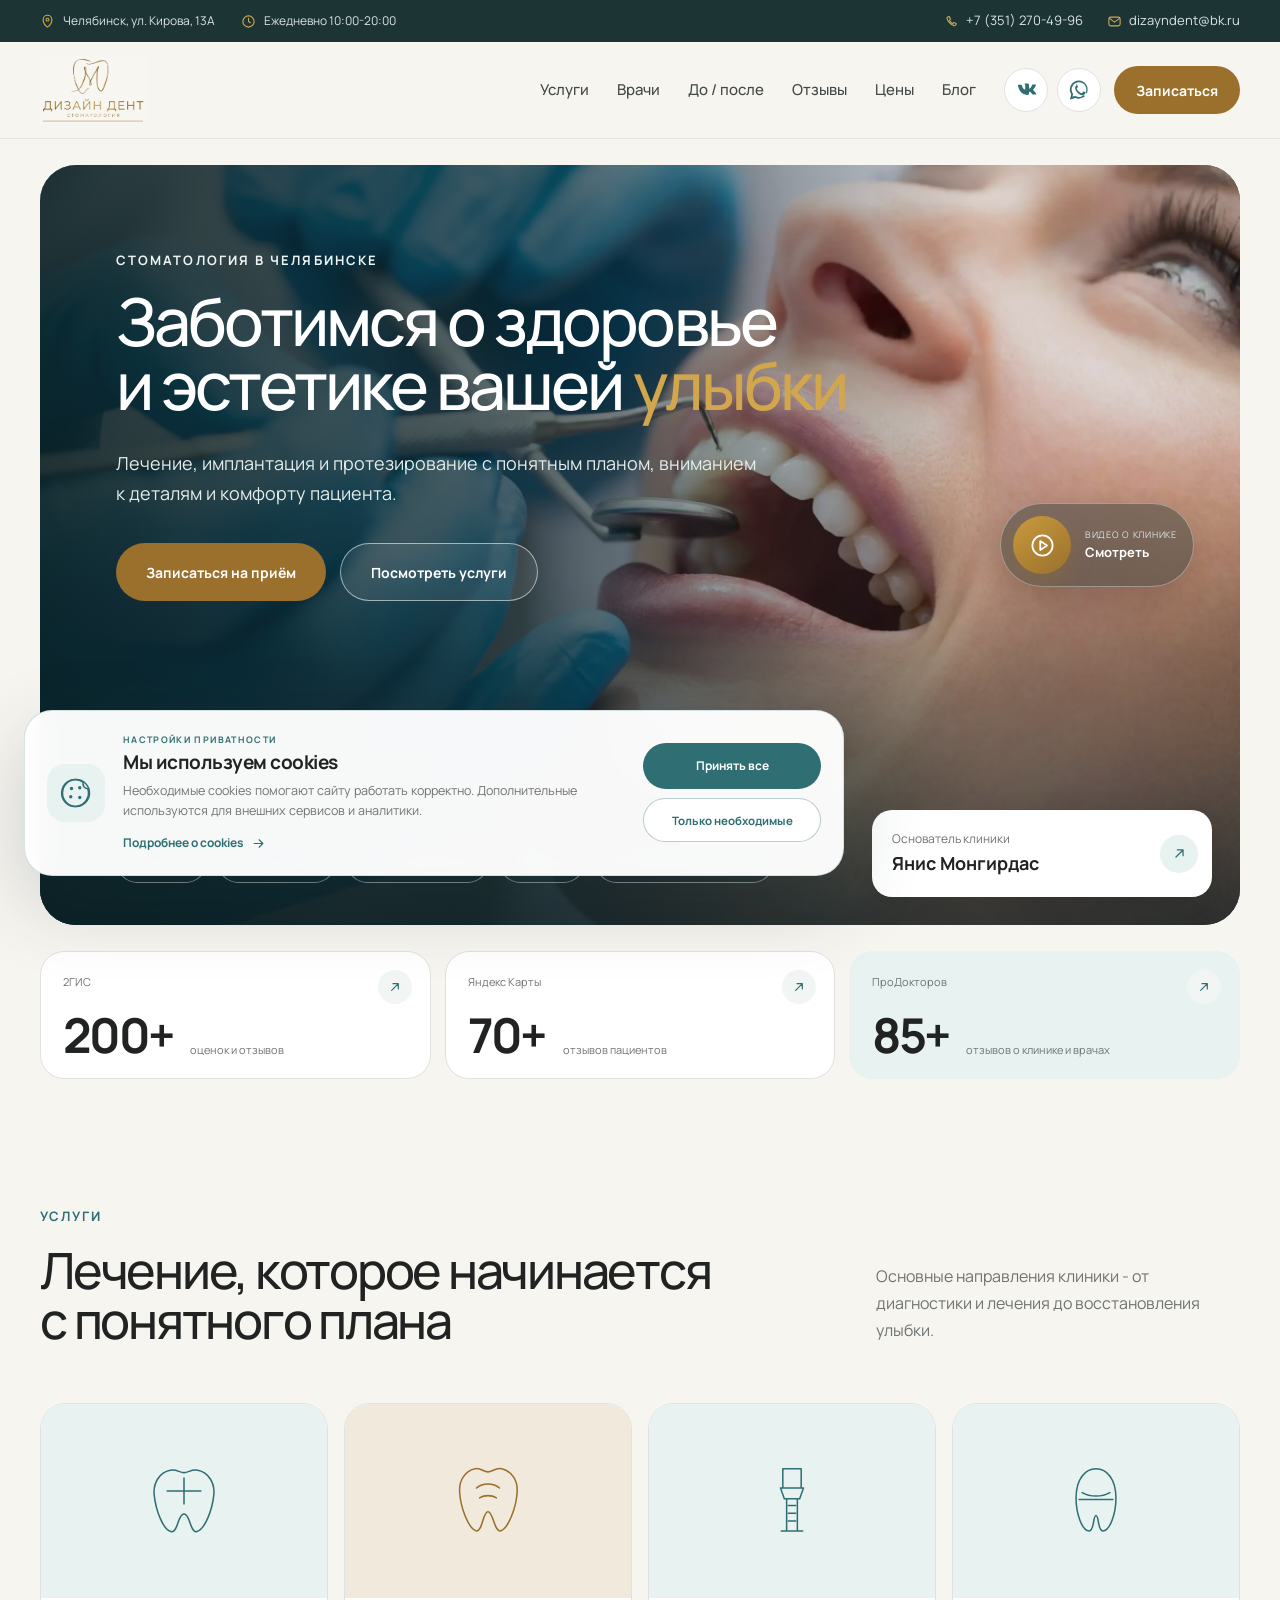
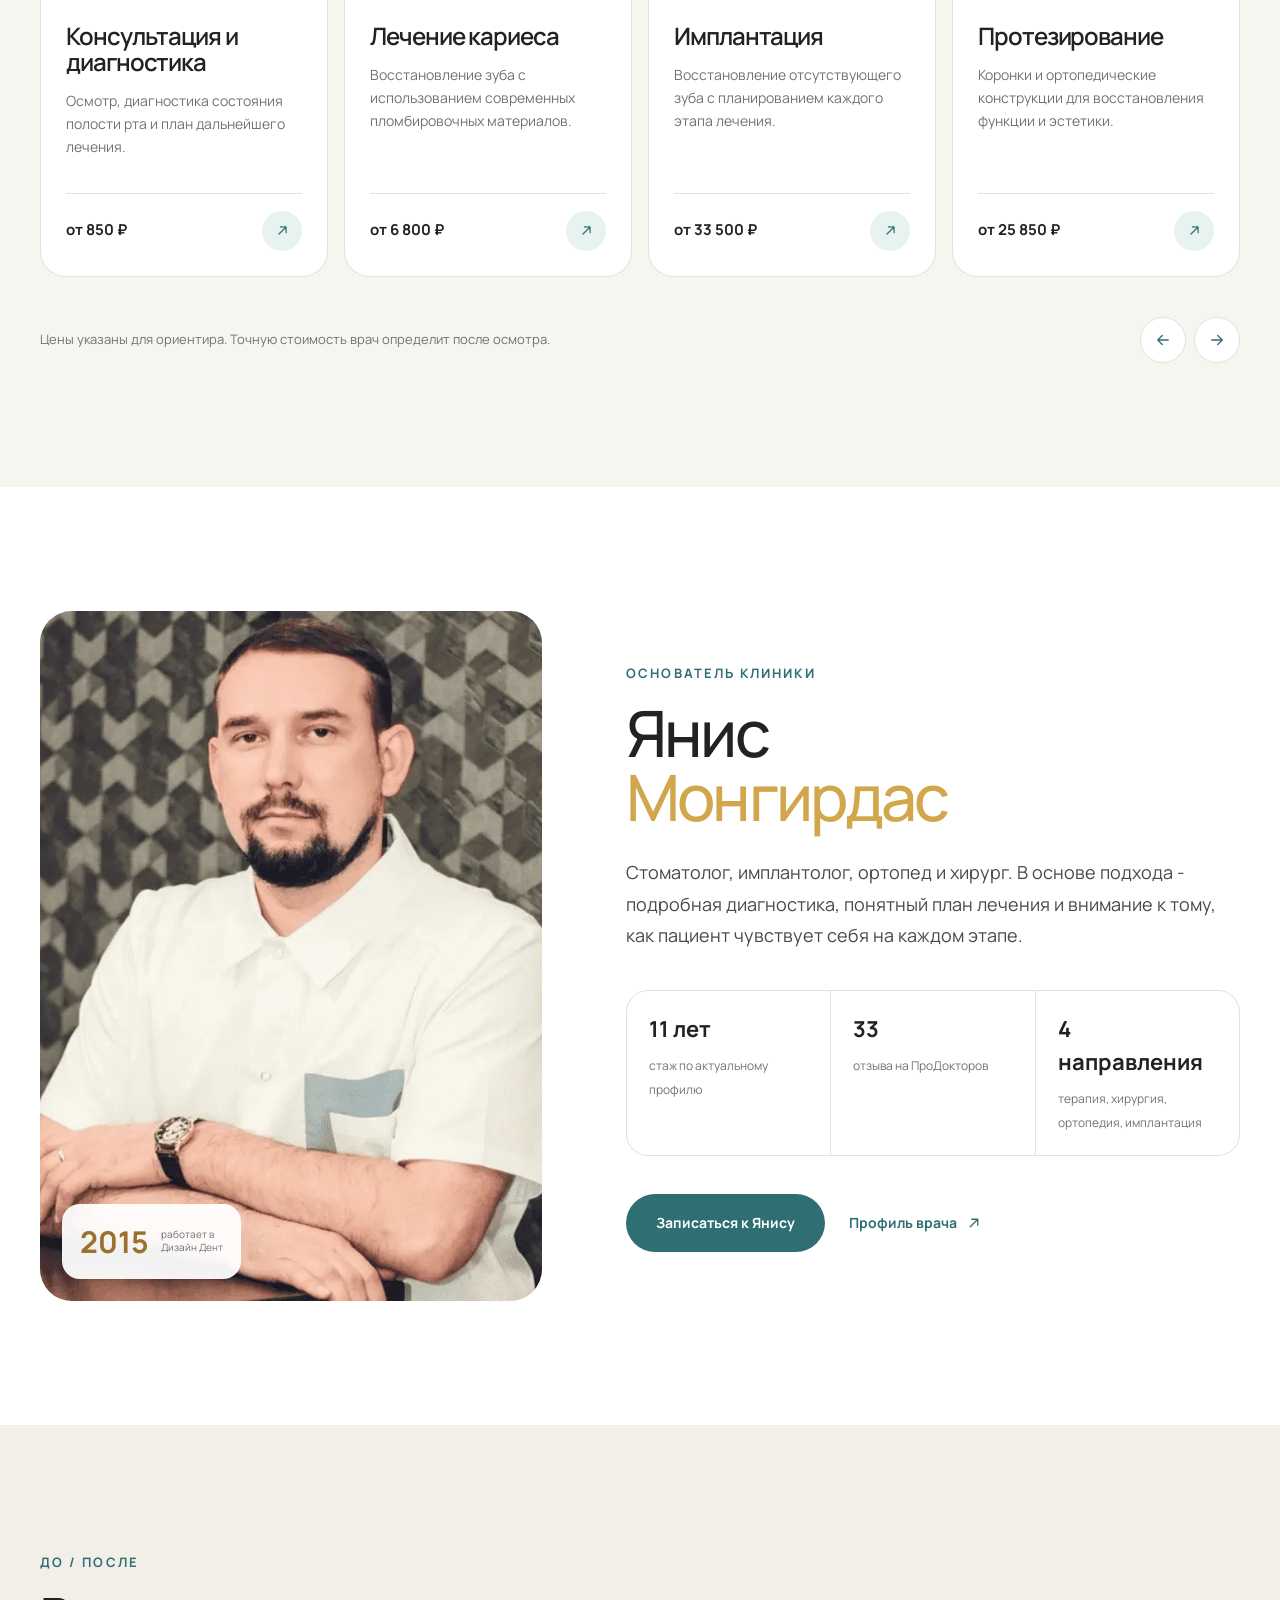
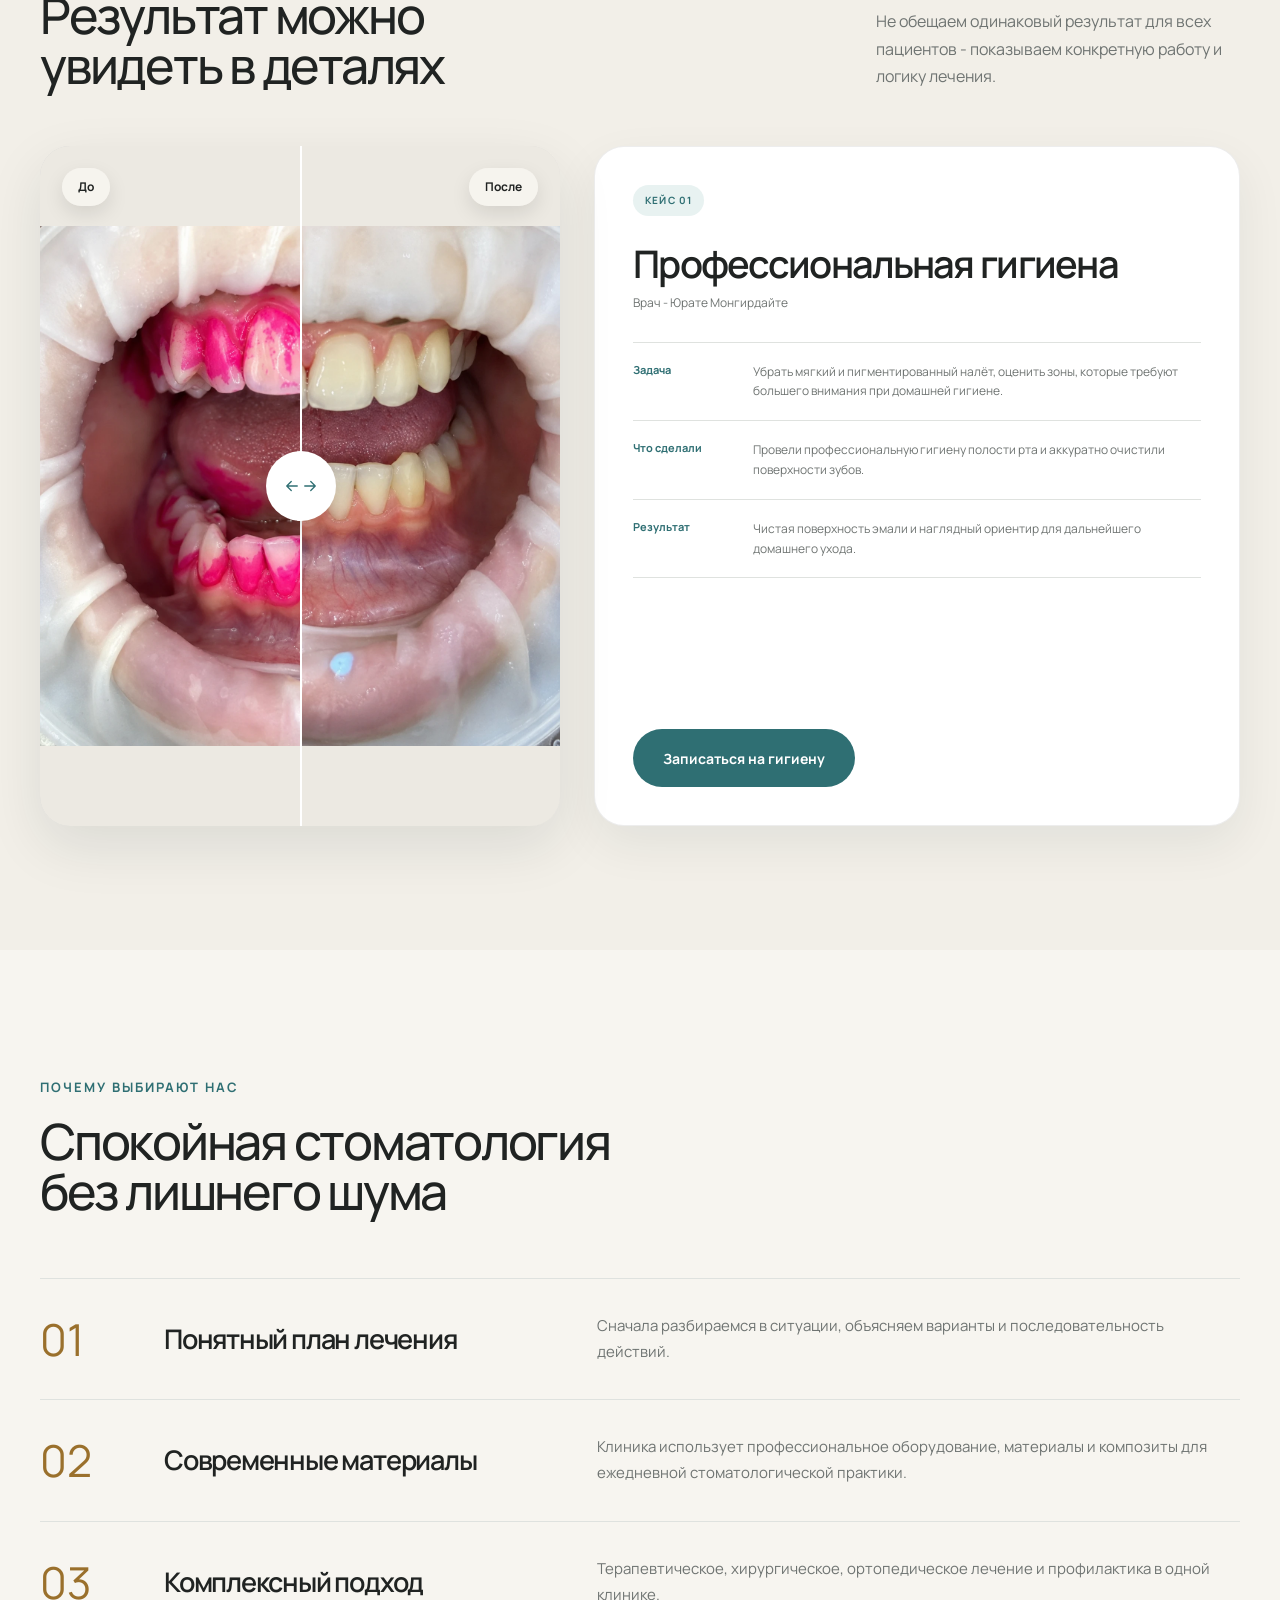
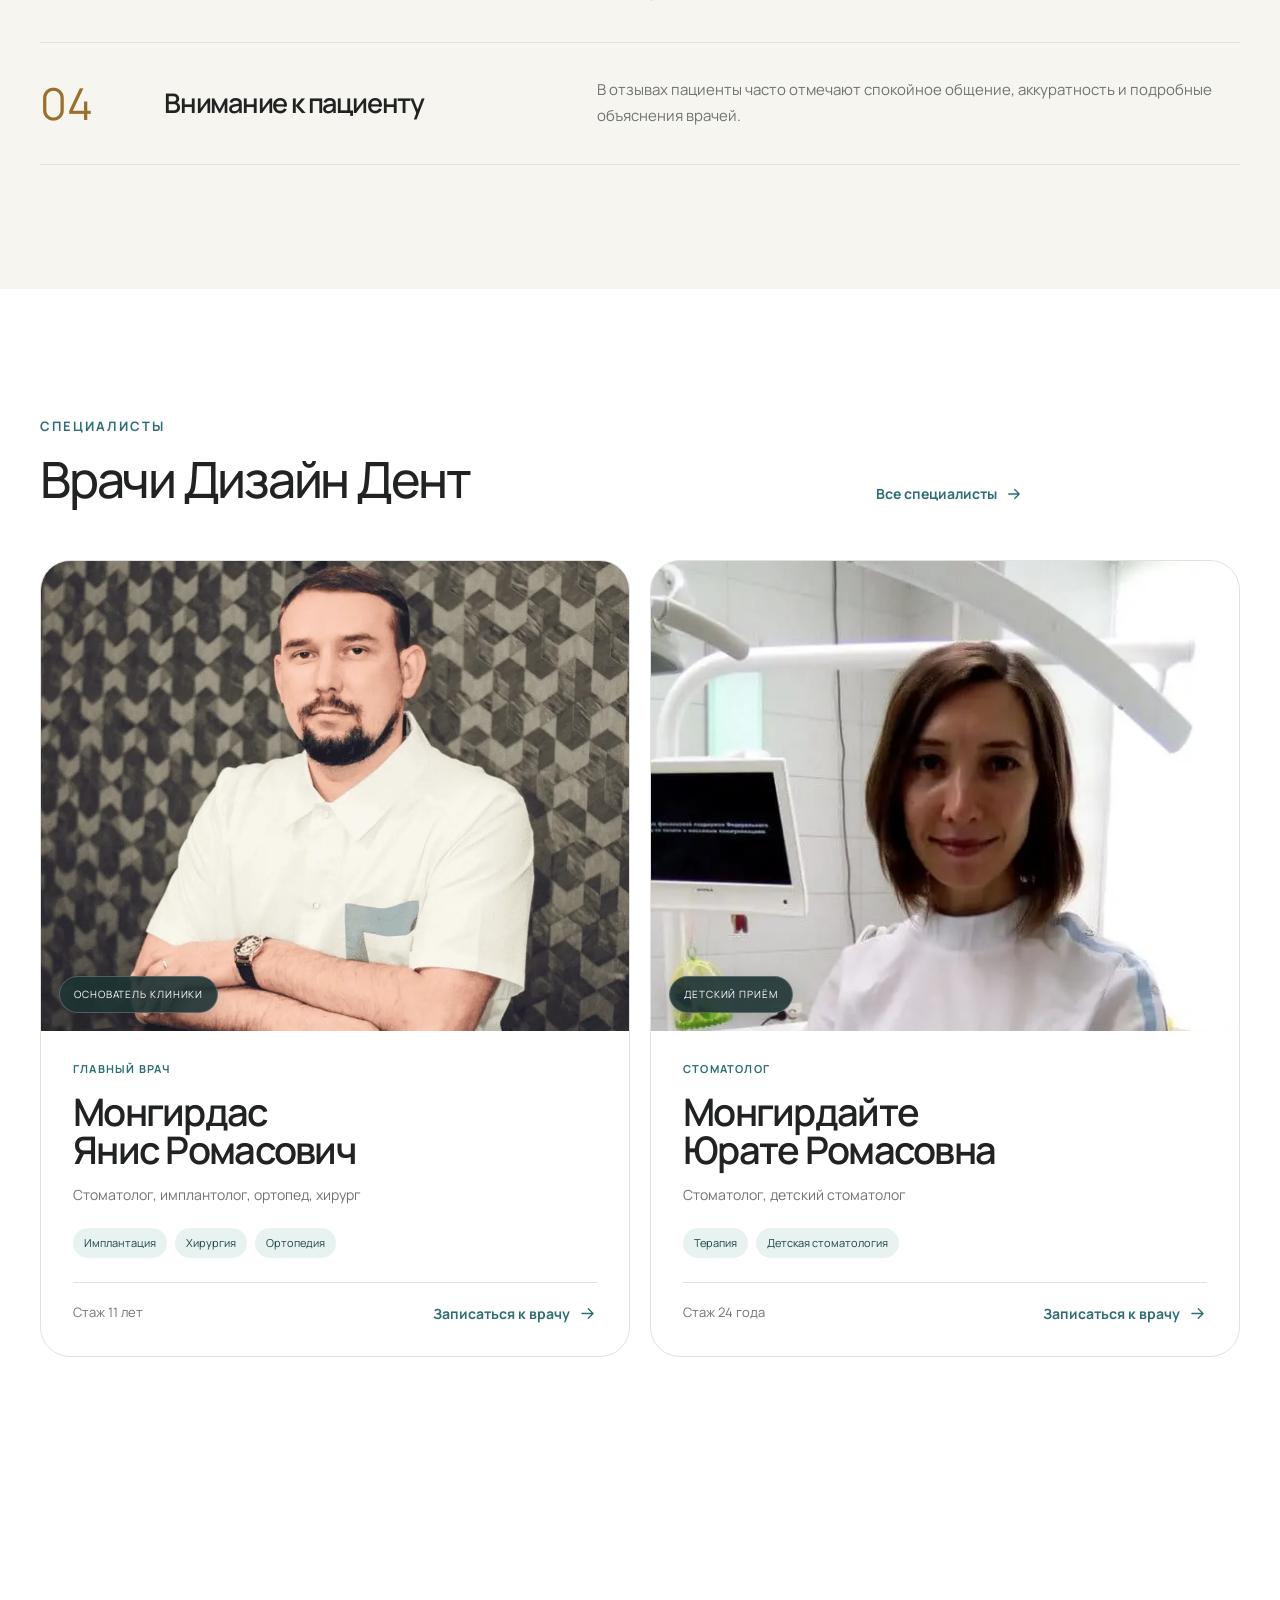
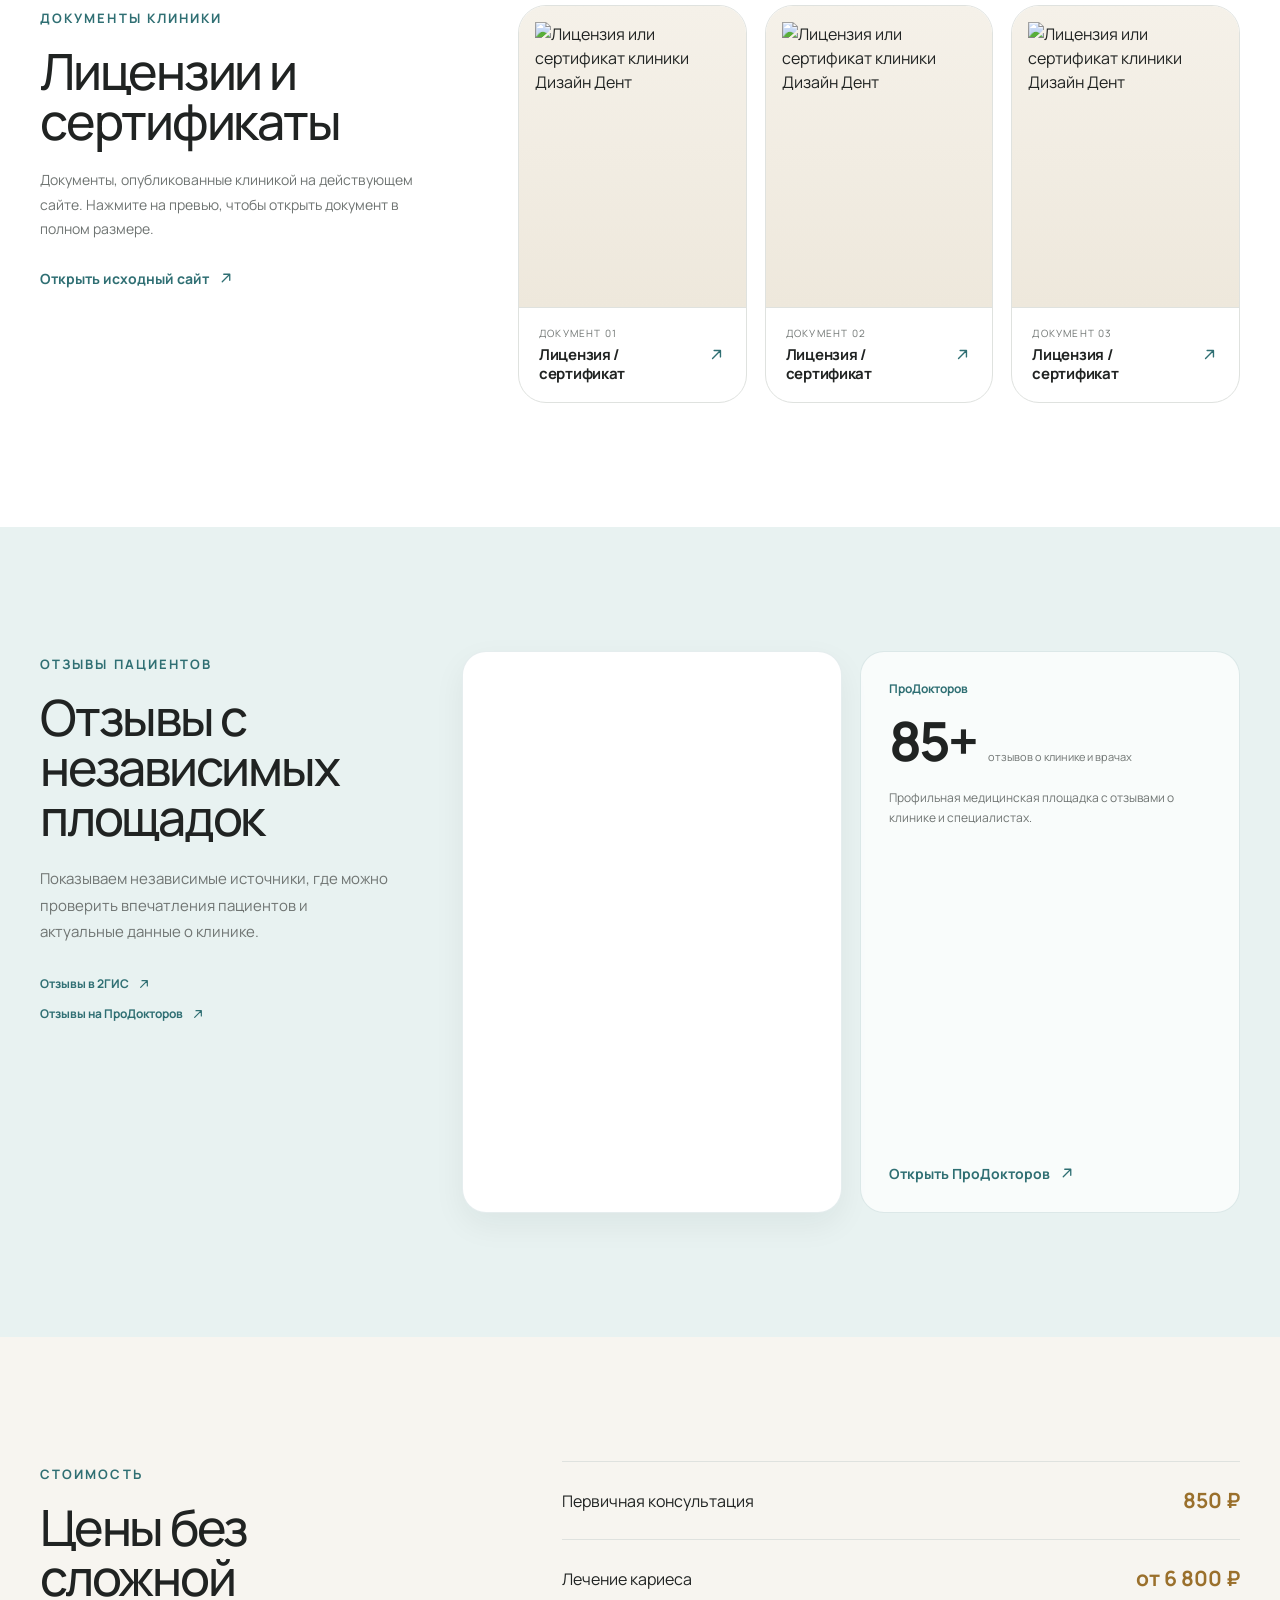
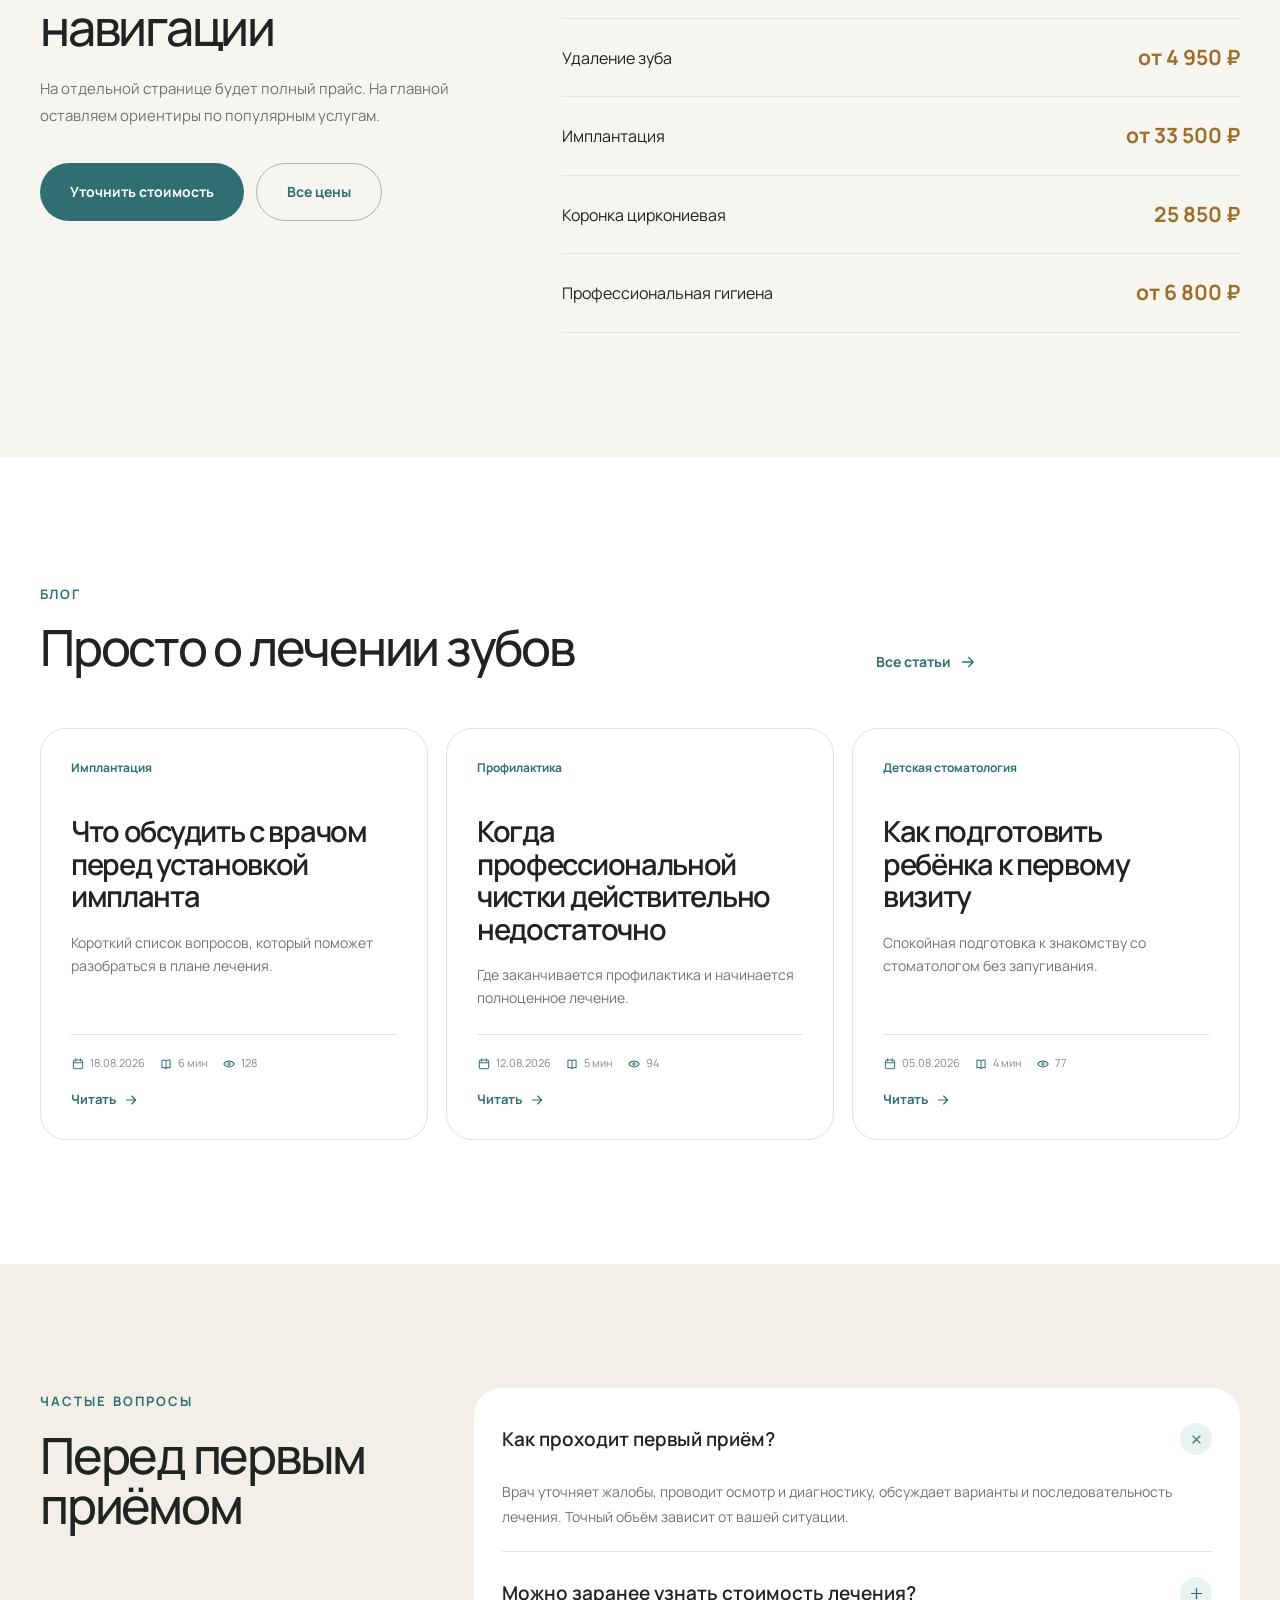
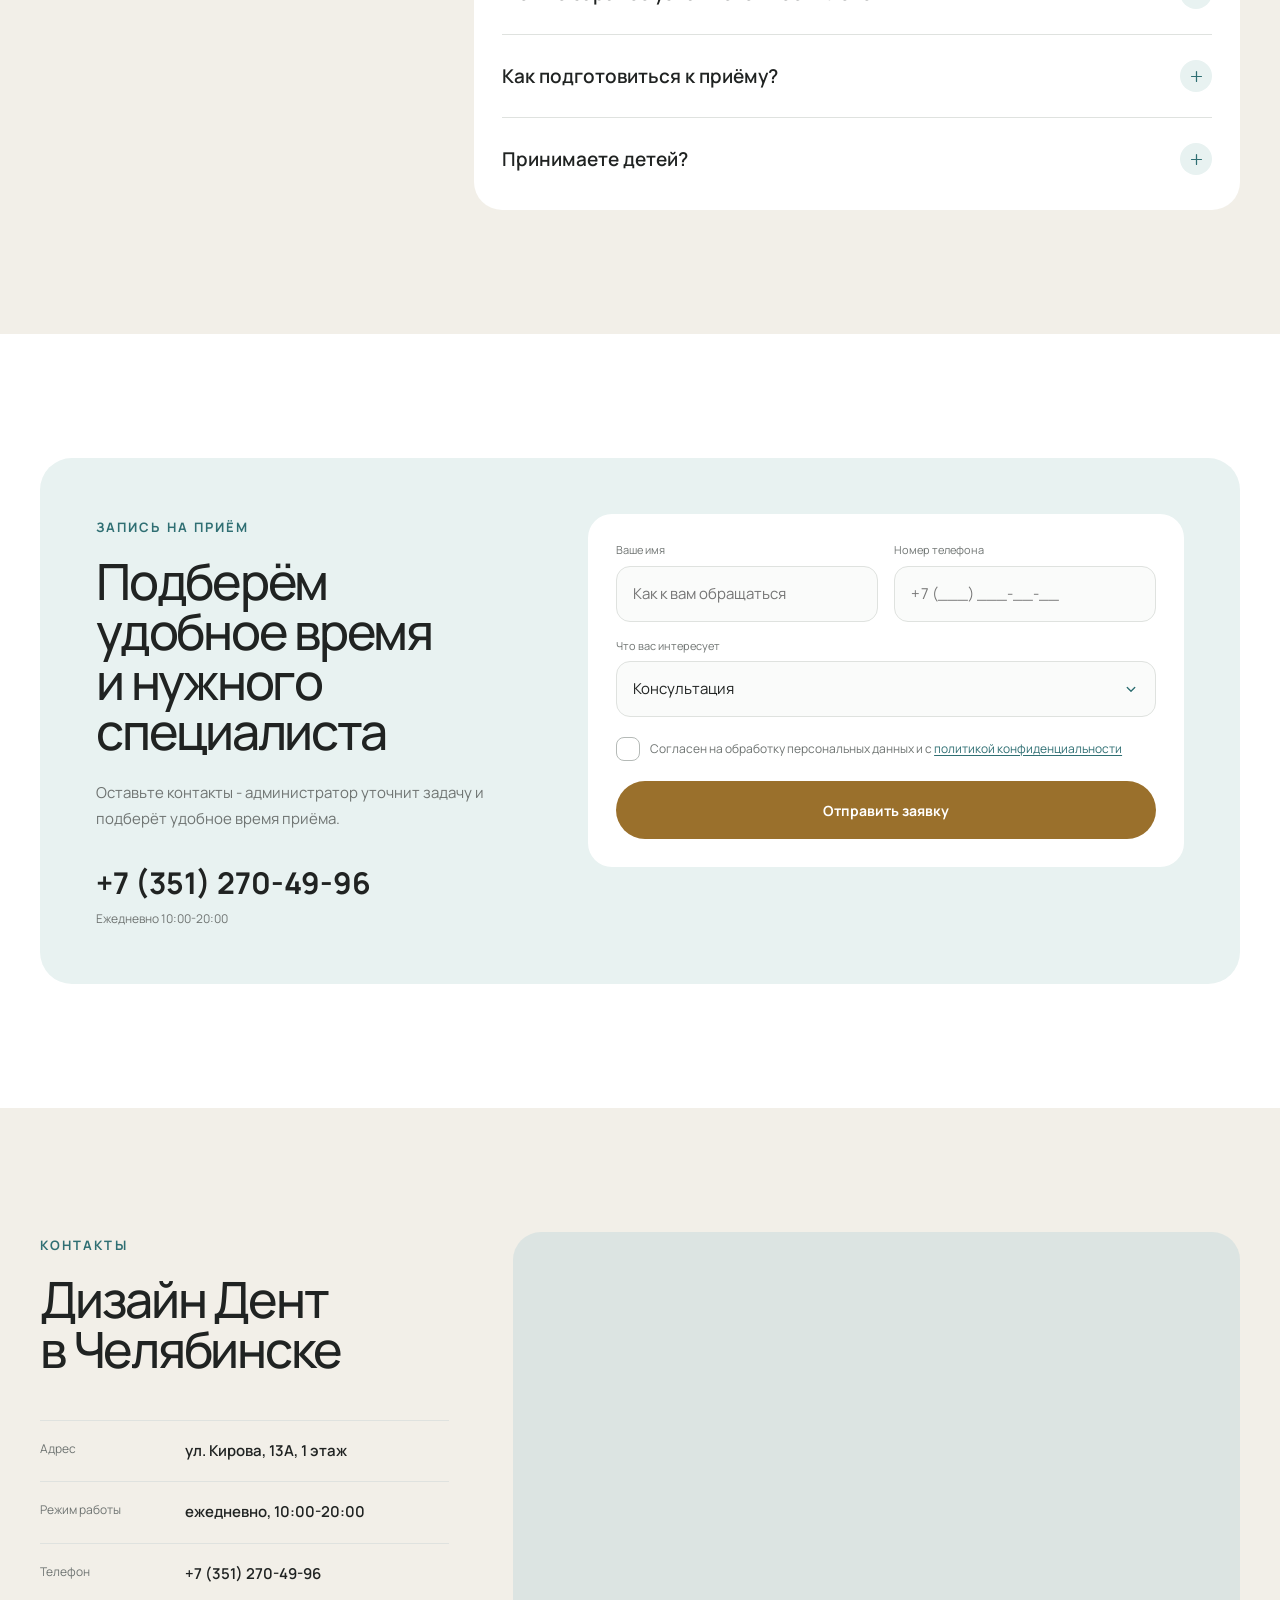
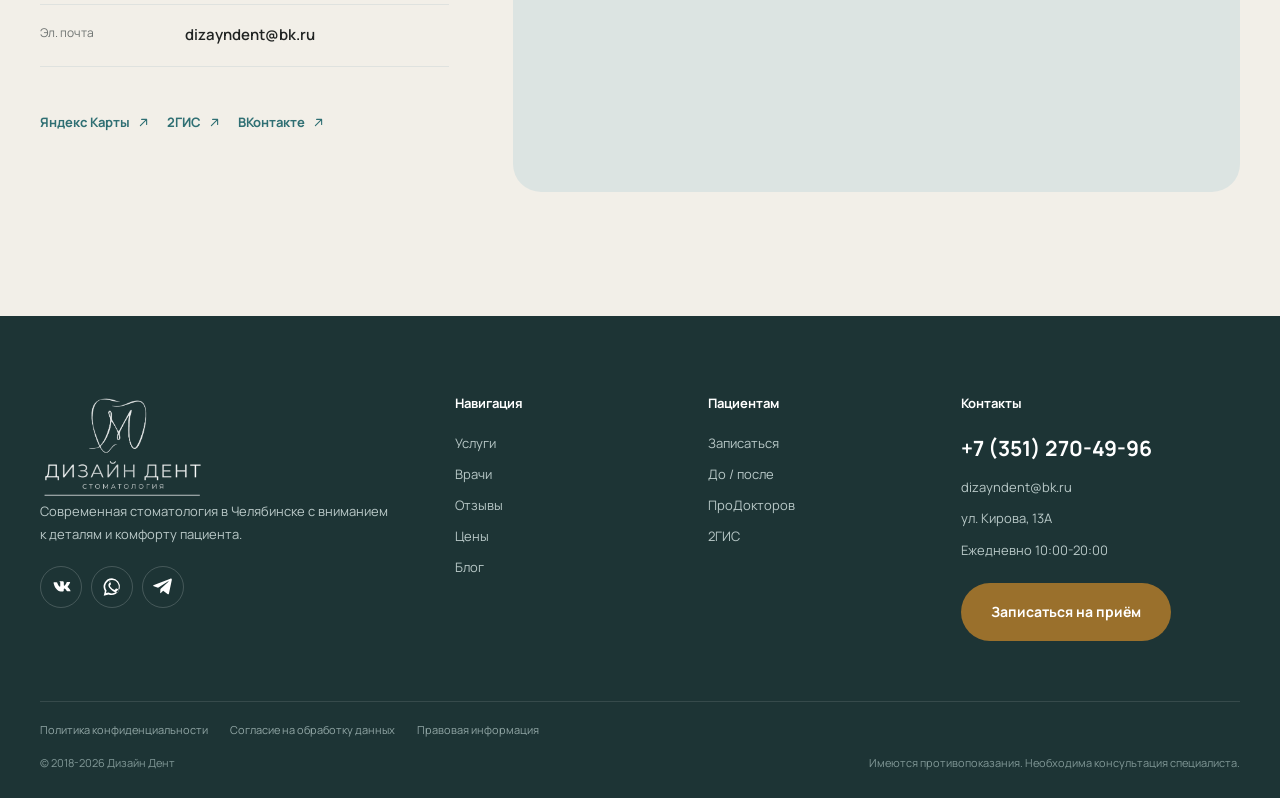
==== commit c3d0f261: "правки - 10 коммит, разрешение десктоп и доработки." ====
--- a/preview.html
+++ b/preview.html
@@ -292,27 +292,21 @@
         <div class="credentials__intro">
           <span class="eyebrow">Документы клиники</span>
           <h2 id="licenses-title">Лицензии и<br>сертификаты</h2>
-          <p>На действующем сайте клиники опубликован блок с лицензиями и сертификатами. В новой версии сохраняем документы как отдельный trust-раздел без неподтверждённых номеров и формулировок.</p>
-          <a class="text-link" href="https://xn--174-5cdp4atgrcb4and4r.xn--p1ai/" target="_blank" rel="noopener">Открыть оригиналы <svg class="icon" aria-hidden="true"><use href="#i-arrow-up-right"/></svg></a>
-        </div>
-        <div class="credentials__cards">
-          <a class="credential-card" href="https://xn--174-5cdp4atgrcb4and4r.xn--p1ai/" target="_blank" rel="noopener">
-            <span class="credential-card__icon"><svg class="icon" aria-hidden="true"><use href="#i-document"/></svg></span>
-            <span class="credential-card__meta">Документы клиники</span>
-            <strong>Лицензия на медицинскую деятельность</strong>
-            <span class="credential-card__link">Посмотреть документ <svg class="icon" aria-hidden="true"><use href="#i-arrow-up-right"/></svg></span>
+          <p>Документы, опубликованные клиникой на действующем сайте. Нажмите на превью, чтобы открыть документ в полном размере.</p>
+          <a class="text-link" href="https://xn--174-5cdp4atgrcb4and4r.xn--p1ai/" target="_blank" rel="noopener">Открыть исходный сайт <svg class="icon" aria-hidden="true"><use href="#i-arrow-up-right"/></svg></a>
+        </div>
+        <div class="credentials__gallery" aria-label="Лицензии и сертификаты Дизайн Дент">
+          <a class="document-card" data-fancybox="clinic-documents" href="https://xn--174-5cdp4atgrcb4and4r.xn--p1ai/wp-content/uploads/2022/10/photo-2021-09-23-11-25-11.webp" data-caption="Документ клиники Дизайн Дент">
+            <span class="document-card__preview"><img src="https://xn--174-5cdp4atgrcb4and4r.xn--p1ai/wp-content/uploads/2022/10/photo-2021-09-23-11-25-11.webp" alt="Лицензия или сертификат клиники Дизайн Дент" loading="lazy"></span>
+            <span class="document-card__footer"><span><small>Документ 01</small><strong>Лицензия / сертификат</strong></span><svg class="icon" aria-hidden="true"><use href="#i-arrow-up-right"/></svg></span>
           </a>
-          <a class="credential-card" href="https://prodoctorov.ru/chelyabinsk/lpu/32812-dizayn-dent/" target="_blank" rel="noopener">
-            <span class="credential-card__icon"><svg class="icon" aria-hidden="true"><use href="#i-check"/></svg></span>
-            <span class="credential-card__meta">Независимая проверка</span>
-            <strong>Лицензия клиники проверена</strong>
-            <span class="credential-card__link">Проверить на ПроДокторов <svg class="icon" aria-hidden="true"><use href="#i-arrow-up-right"/></svg></span>
+          <a class="document-card" data-fancybox="clinic-documents" href="https://xn--174-5cdp4atgrcb4and4r.xn--p1ai/wp-content/uploads/2022/10/photo-2021-09-23-11-25-12.webp" data-caption="Документ клиники Дизайн Дент">
+            <span class="document-card__preview"><img src="https://xn--174-5cdp4atgrcb4and4r.xn--p1ai/wp-content/uploads/2022/10/photo-2021-09-23-11-25-12.webp" alt="Лицензия или сертификат клиники Дизайн Дент" loading="lazy"></span>
+            <span class="document-card__footer"><span><small>Документ 02</small><strong>Лицензия / сертификат</strong></span><svg class="icon" aria-hidden="true"><use href="#i-arrow-up-right"/></svg></span>
           </a>
-          <a class="credential-card credential-card--accent" href="https://xn--174-5cdp4atgrcb4and4r.xn--p1ai/" target="_blank" rel="noopener">
-            <span class="credential-card__icon"><svg class="icon" aria-hidden="true"><use href="#i-document"/></svg></span>
-            <span class="credential-card__meta">Квалификация</span>
-            <strong>Сертификаты и документы специалистов</strong>
-            <span class="credential-card__link">Открыть сертификаты <svg class="icon" aria-hidden="true"><use href="#i-arrow-up-right"/></svg></span>
+          <a class="document-card" data-fancybox="clinic-documents" href="https://xn--174-5cdp4atgrcb4and4r.xn--p1ai/wp-content/uploads/2022/10/photo-2021-09-23-11-25-12-1.webp" data-caption="Документ клиники Дизайн Дент">
+            <span class="document-card__preview"><img src="https://xn--174-5cdp4atgrcb4and4r.xn--p1ai/wp-content/uploads/2022/10/photo-2021-09-23-11-25-12-1.webp" alt="Лицензия или сертификат клиники Дизайн Дент" loading="lazy"></span>
+            <span class="document-card__footer"><span><small>Документ 03</small><strong>Лицензия / сертификат</strong></span><svg class="icon" aria-hidden="true"><use href="#i-arrow-up-right"/></svg></span>
           </a>
         </div>
       </div>
@@ -448,14 +442,25 @@
   </div>
 
   <aside class="cookie-banner" data-cookie-banner aria-label="Настройки cookies" hidden>
+    <div class="cookie-banner__mark" aria-hidden="true">
+      <svg viewBox="0 0 48 48" fill="none">
+        <circle cx="24" cy="24" r="18" stroke="currentColor" stroke-width="2"/>
+        <circle cx="18" cy="18" r="2.2" fill="currentColor"/>
+        <circle cx="29" cy="17" r="2.2" fill="currentColor"/>
+        <circle cx="17" cy="29" r="2.2" fill="currentColor"/>
+        <circle cx="29" cy="30" r="2.2" fill="currentColor"/>
+        <path d="M33.5 9.5c-1.1 5.1 1.9 8.4 6.2 8.9A18 18 0 0 1 24 42 18 18 0 1 1 33.5 9.5Z" stroke="currentColor" stroke-width="2" stroke-linejoin="round"/>
+      </svg>
+    </div>
     <div class="cookie-banner__copy">
+      <span class="eyebrow">Настройки приватности</span>
       <strong>Мы используем cookies</strong>
-      <p>Они помогают корректно отображать сайт и внешние сервисы. Вы можете разрешить все cookies или оставить только необходимые.</p>
+      <p>Необходимые cookies помогают сайту работать корректно. Дополнительные используются для внешних сервисов и аналитики.</p>
+      <a class="cookie-banner__details" href="#">Подробнее о cookies <svg class="icon" aria-hidden="true"><use href="#i-arrow"/></svg></a>
     </div>
     <div class="cookie-banner__actions">
-      <button class="btn btn--teal btn--sm" type="button" data-cookie-accept>Принять</button>
+      <button class="btn btn--teal btn--sm" type="button" data-cookie-accept>Принять все</button>
       <button class="cookie-banner__secondary" type="button" data-cookie-essential>Только необходимые</button>
-      <a href="#">Подробнее</a>
     </div>
   </aside>
 
--- a/assets/css/style.css
+++ b/assets/css/style.css
@@ -1505,3 +1505,189 @@
   .cookie-banner__actions .btn{width:100%}
   .cookie-banner__actions>a{grid-column:1/-1}
 }
+
+/* Stage 10: real clinic documents + clearer cookie consent UI. */
+.credentials__gallery{
+  display:grid;
+  grid-template-columns:repeat(3,minmax(0,1fr));
+  gap:18px;
+  align-items:stretch;
+}
+.document-card{
+  min-width:0;
+  border:1px solid var(--line);
+  border-radius:28px;
+  overflow:hidden;
+  background:var(--surface);
+  color:var(--text);
+  display:flex;
+  flex-direction:column;
+  transition:transform .3s var(--ease-ui),border-color .3s var(--ease-ui),box-shadow .3s var(--ease-ui),background-color .3s var(--ease-ui);
+}
+.document-card__preview{
+  position:relative;
+  display:grid;
+  place-items:center;
+  aspect-ratio:3/4;
+  overflow:hidden;
+  background:linear-gradient(180deg,#f5f1e9 0%,#eee8dc 100%);
+  border-bottom:1px solid var(--line);
+}
+.document-card__preview::after{
+  content:"Открыть";
+  position:absolute;
+  right:16px;
+  bottom:16px;
+  min-height:38px;
+  padding:0 15px;
+  border-radius:999px;
+  display:flex;
+  align-items:center;
+  justify-content:center;
+  background:rgba(29,70,73,.9);
+  color:#fff;
+  font-size:11px;
+  font-weight:700;
+  letter-spacing:.02em;
+  opacity:0;
+  transform:translateY(6px);
+  transition:opacity .28s var(--ease-ui),transform .28s var(--ease-ui);
+}
+.document-card__preview img{
+  width:100%;
+  height:100%;
+  object-fit:contain;
+  padding:16px;
+  transition:transform .38s var(--ease-ui);
+}
+.document-card__footer{
+  min-height:94px;
+  padding:18px 20px;
+  display:flex;
+  align-items:center;
+  justify-content:space-between;
+  gap:18px;
+}
+.document-card__footer>span{display:flex;flex-direction:column;gap:5px;min-width:0}
+.document-card__footer small{font-size:10px;color:var(--muted);text-transform:uppercase;letter-spacing:.12em}
+.document-card__footer strong{font-size:15px;line-height:1.25;letter-spacing:-.02em}
+.document-card__footer>.icon{width:19px;height:19px;flex:0 0 auto;color:var(--teal);transition:transform .28s var(--ease-ui),color .28s var(--ease-ui)}
+@media (hover:hover) and (pointer:fine){
+  .document-card:hover{transform:translateY(-5px);border-color:rgba(47,111,115,.36);box-shadow:0 20px 48px rgba(29,52,53,.1)}
+  .document-card:hover .document-card__preview img{transform:scale(1.025)}
+  .document-card:hover .document-card__preview::after{opacity:1;transform:none}
+  .document-card:hover .document-card__footer>.icon{transform:translate(3px,-3px);color:var(--gold-dark)}
+}
+
+.cookie-banner{
+  left:max(24px,env(safe-area-inset-left));
+  bottom:max(24px,env(safe-area-inset-bottom));
+  width:min(820px,calc(100vw - 48px));
+  padding:22px;
+  border-radius:28px;
+  border:1px solid rgba(47,111,115,.18);
+  background:rgba(255,255,255,.97);
+  box-shadow:0 26px 80px rgba(29,52,53,.2);
+  backdrop-filter:blur(16px);
+  -webkit-backdrop-filter:blur(16px);
+  grid-template-columns:58px minmax(0,1fr) auto;
+  gap:18px;
+  align-items:center;
+}
+.cookie-banner__mark{
+  width:58px;
+  height:58px;
+  border-radius:18px;
+  background:var(--teal-soft);
+  color:var(--teal);
+  display:grid;
+  place-items:center;
+}
+.cookie-banner__mark svg{width:36px;height:36px}
+.cookie-banner__copy{min-width:0}
+.cookie-banner__copy .eyebrow{display:block;margin-bottom:5px;font-size:9px;letter-spacing:.15em}
+.cookie-banner__copy strong{display:block;font-size:19px;line-height:1.2;letter-spacing:-.025em;color:var(--text)}
+.cookie-banner__copy p{font-size:12.5px;line-height:1.55;color:var(--muted);margin:7px 0 9px;max-width:465px}
+.cookie-banner__details{
+  width:max-content;
+  display:inline-flex;
+  align-items:center;
+  gap:7px;
+  color:var(--teal);
+  font-size:12px;
+  font-weight:700;
+  transition:color .25s var(--ease-ui);
+}
+.cookie-banner__details .icon{width:15px;height:15px;transition:transform .25s var(--ease-ui),color .25s var(--ease-ui)}
+.cookie-banner__actions{
+  display:flex;
+  flex-direction:column;
+  align-items:stretch;
+  justify-content:center;
+  gap:9px;
+  min-width:178px;
+}
+.cookie-banner__actions .btn{min-width:178px;min-height:46px;padding:0 22px;font-size:12px}
+.cookie-banner__secondary{
+  min-height:44px;
+  padding:0 18px;
+  border:1px solid rgba(47,111,115,.34);
+  border-radius:999px;
+  background:#fff;
+  color:var(--teal);
+  font:inherit;
+  font-size:11.5px;
+  font-weight:700;
+  cursor:pointer;
+  transition:color .25s var(--ease-ui),background-color .25s var(--ease-ui),border-color .25s var(--ease-ui),transform .25s var(--ease-ui);
+}
+@media (hover:hover) and (pointer:fine){
+  .cookie-banner__details:hover{color:var(--gold-dark)}
+  .cookie-banner__details:hover .icon{transform:translateX(3px);color:var(--gold-dark)}
+  .cookie-banner__secondary:hover{background:var(--teal-soft);border-color:var(--teal);color:var(--teal-dark);transform:translateY(-1px)}
+}
+
+@media (min-width:1600px){
+  .credentials__gallery{gap:22px}
+  .document-card__footer{min-height:110px;padding:22px 24px}
+  .document-card__footer small{font-size:11px}
+  .document-card__footer strong{font-size:17px}
+  .cookie-banner{width:min(900px,calc(100vw - 56px));padding:25px 26px;grid-template-columns:64px minmax(0,1fr) auto;gap:22px}
+  .cookie-banner__mark{width:64px;height:64px}
+  .cookie-banner__copy strong{font-size:21px}
+  .cookie-banner__copy p{font-size:14px;max-width:520px}
+  .cookie-banner__details{font-size:13px}
+  .cookie-banner__actions{min-width:194px}
+  .cookie-banner__actions .btn{min-width:194px;font-size:13px}
+  .cookie-banner__secondary{font-size:12.5px}
+}
+@media (max-width:1180px){
+  .credentials__gallery{grid-template-columns:repeat(3,minmax(0,1fr))}
+}
+@media (max-width:920px){
+  .credentials__gallery{grid-template-columns:repeat(3,minmax(0,1fr));gap:12px}
+  .document-card__footer{padding:15px;min-height:84px}
+  .document-card__footer strong{font-size:13px}
+  .cookie-banner{grid-template-columns:54px minmax(0,1fr);gap:14px;width:min(690px,calc(100vw - 32px));left:max(16px,env(safe-area-inset-left));bottom:max(16px,env(safe-area-inset-bottom))}
+  .cookie-banner__mark{width:54px;height:54px;border-radius:16px}
+  .cookie-banner__actions{grid-column:1/-1;flex-direction:row;min-width:0}
+  .cookie-banner__actions .btn,.cookie-banner__secondary{flex:1;min-width:0}
+}
+@media (max-width:620px){
+  .credentials__gallery{grid-template-columns:1fr 1fr}
+  .document-card:last-child{grid-column:1/-1}
+  .document-card:last-child .document-card__preview{aspect-ratio:16/10}
+  .document-card__preview img{padding:10px}
+  .document-card__footer{min-height:78px;padding:13px 14px}
+  .document-card__footer small{font-size:9px}
+  .document-card__footer strong{font-size:12px}
+  .cookie-banner{left:max(12px,env(safe-area-inset-left));bottom:max(12px,env(safe-area-inset-bottom));width:calc(100vw - 24px);padding:17px;border-radius:22px;grid-template-columns:46px minmax(0,1fr);gap:12px}
+  .cookie-banner__mark{width:46px;height:46px;border-radius:14px}
+  .cookie-banner__mark svg{width:30px;height:30px}
+  .cookie-banner__copy .eyebrow{font-size:8px}
+  .cookie-banner__copy strong{font-size:17px}
+  .cookie-banner__copy p{font-size:12px;margin-bottom:8px}
+  .cookie-banner__details{font-size:11.5px}
+  .cookie-banner__actions{display:grid;grid-template-columns:1fr;gap:8px;width:100%}
+  .cookie-banner__actions .btn,.cookie-banner__secondary{width:100%;min-height:46px}
+}
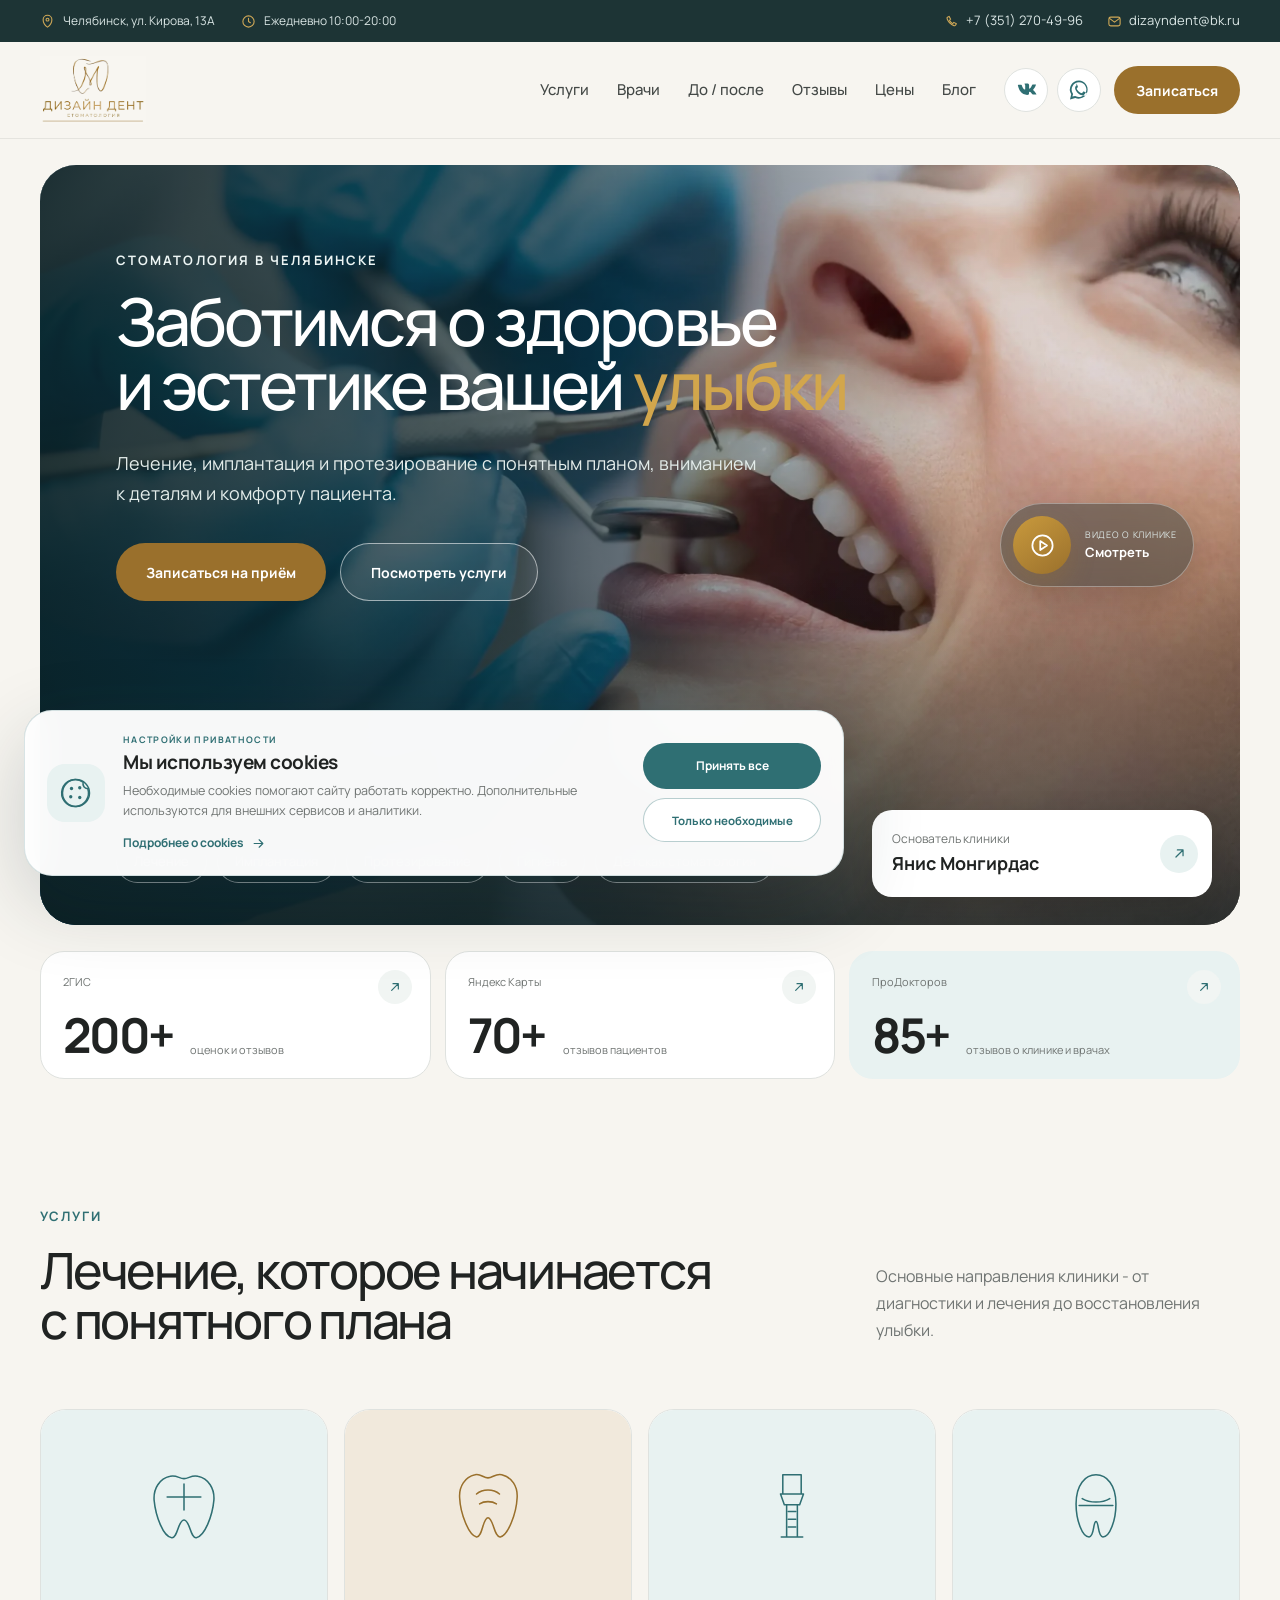
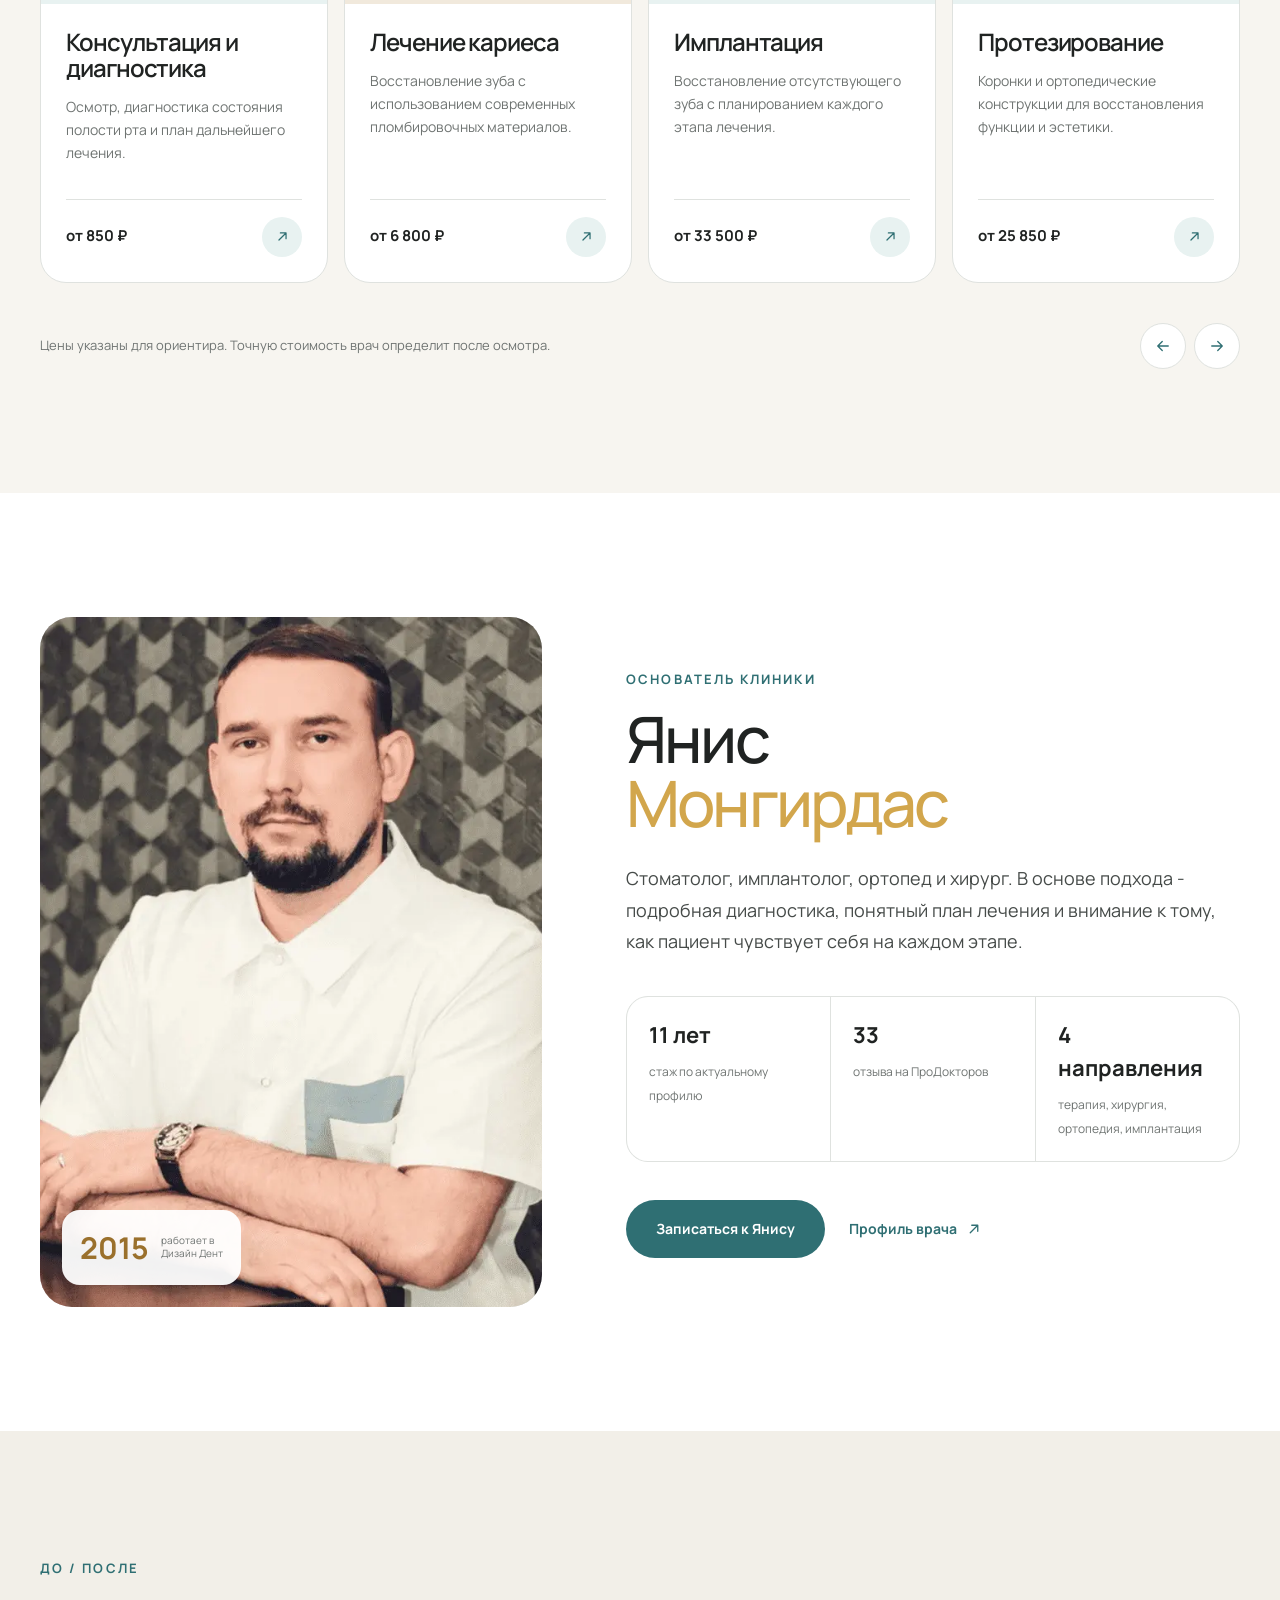
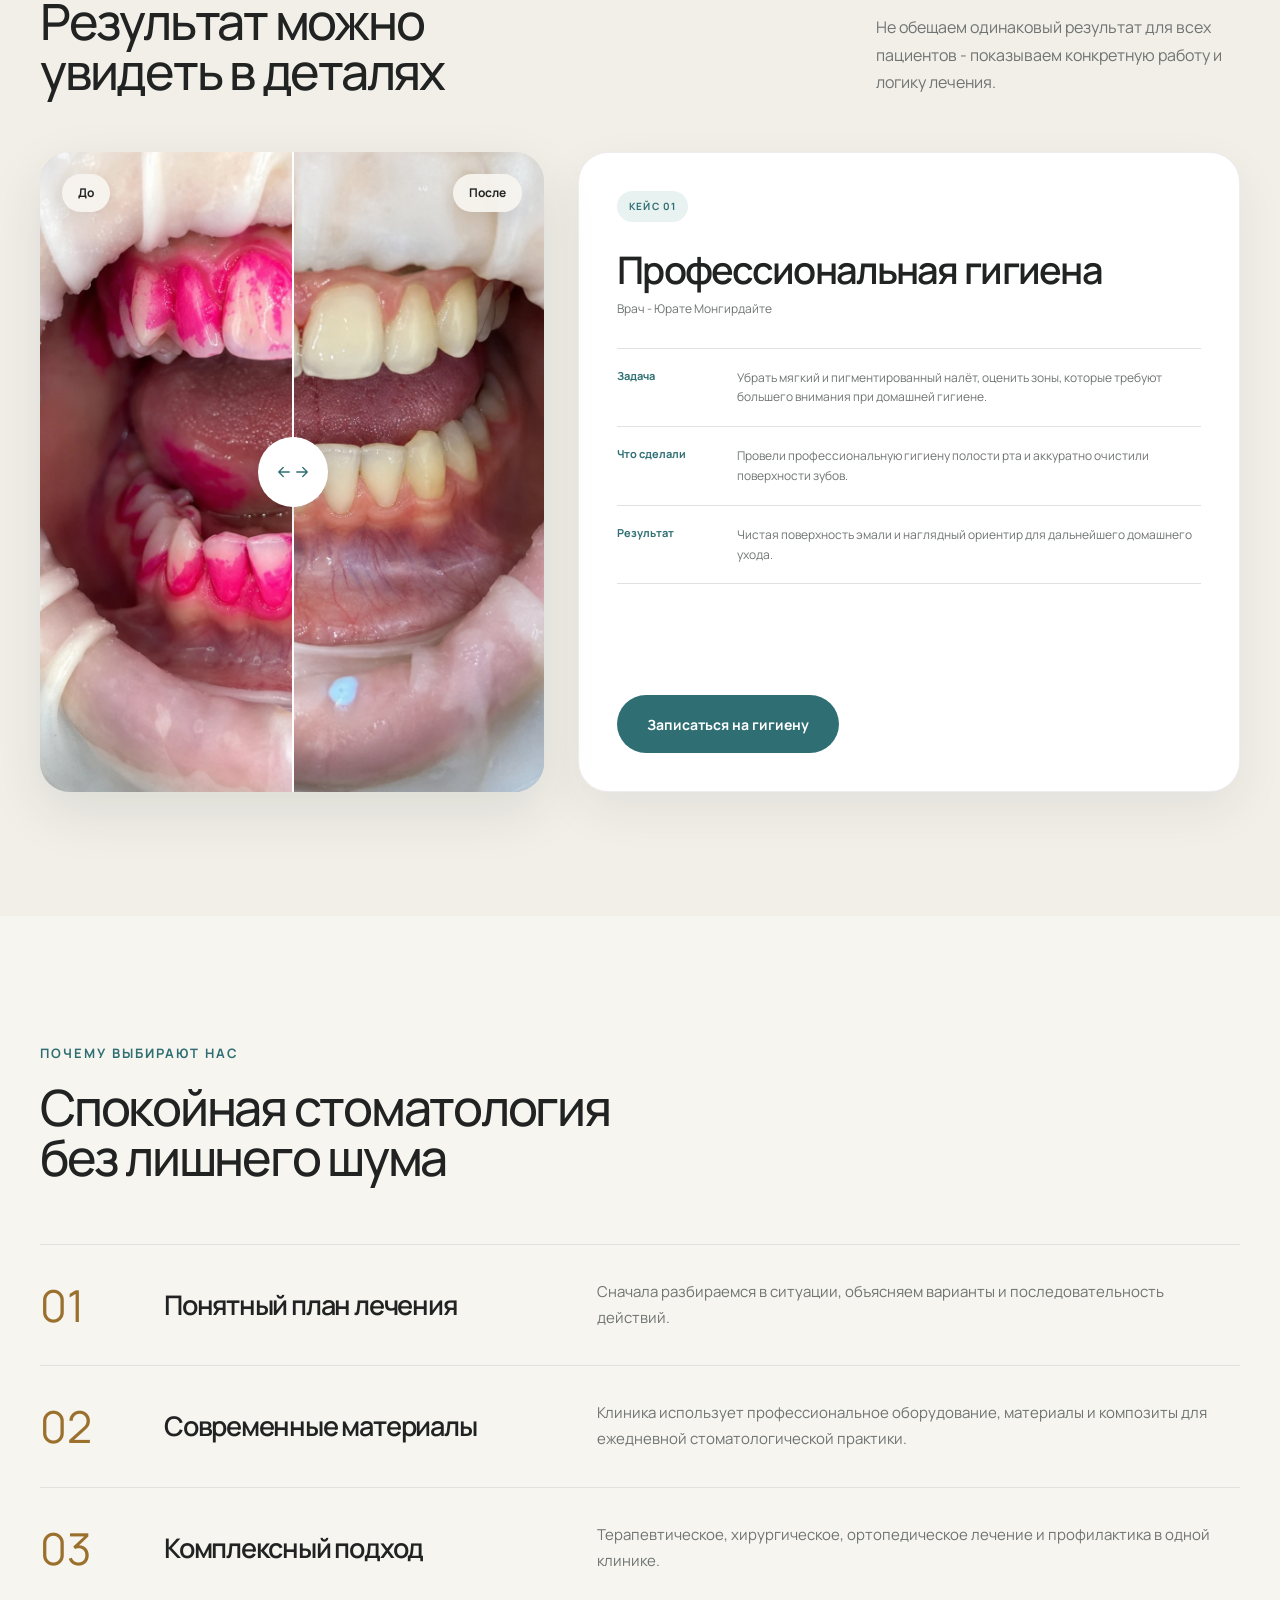
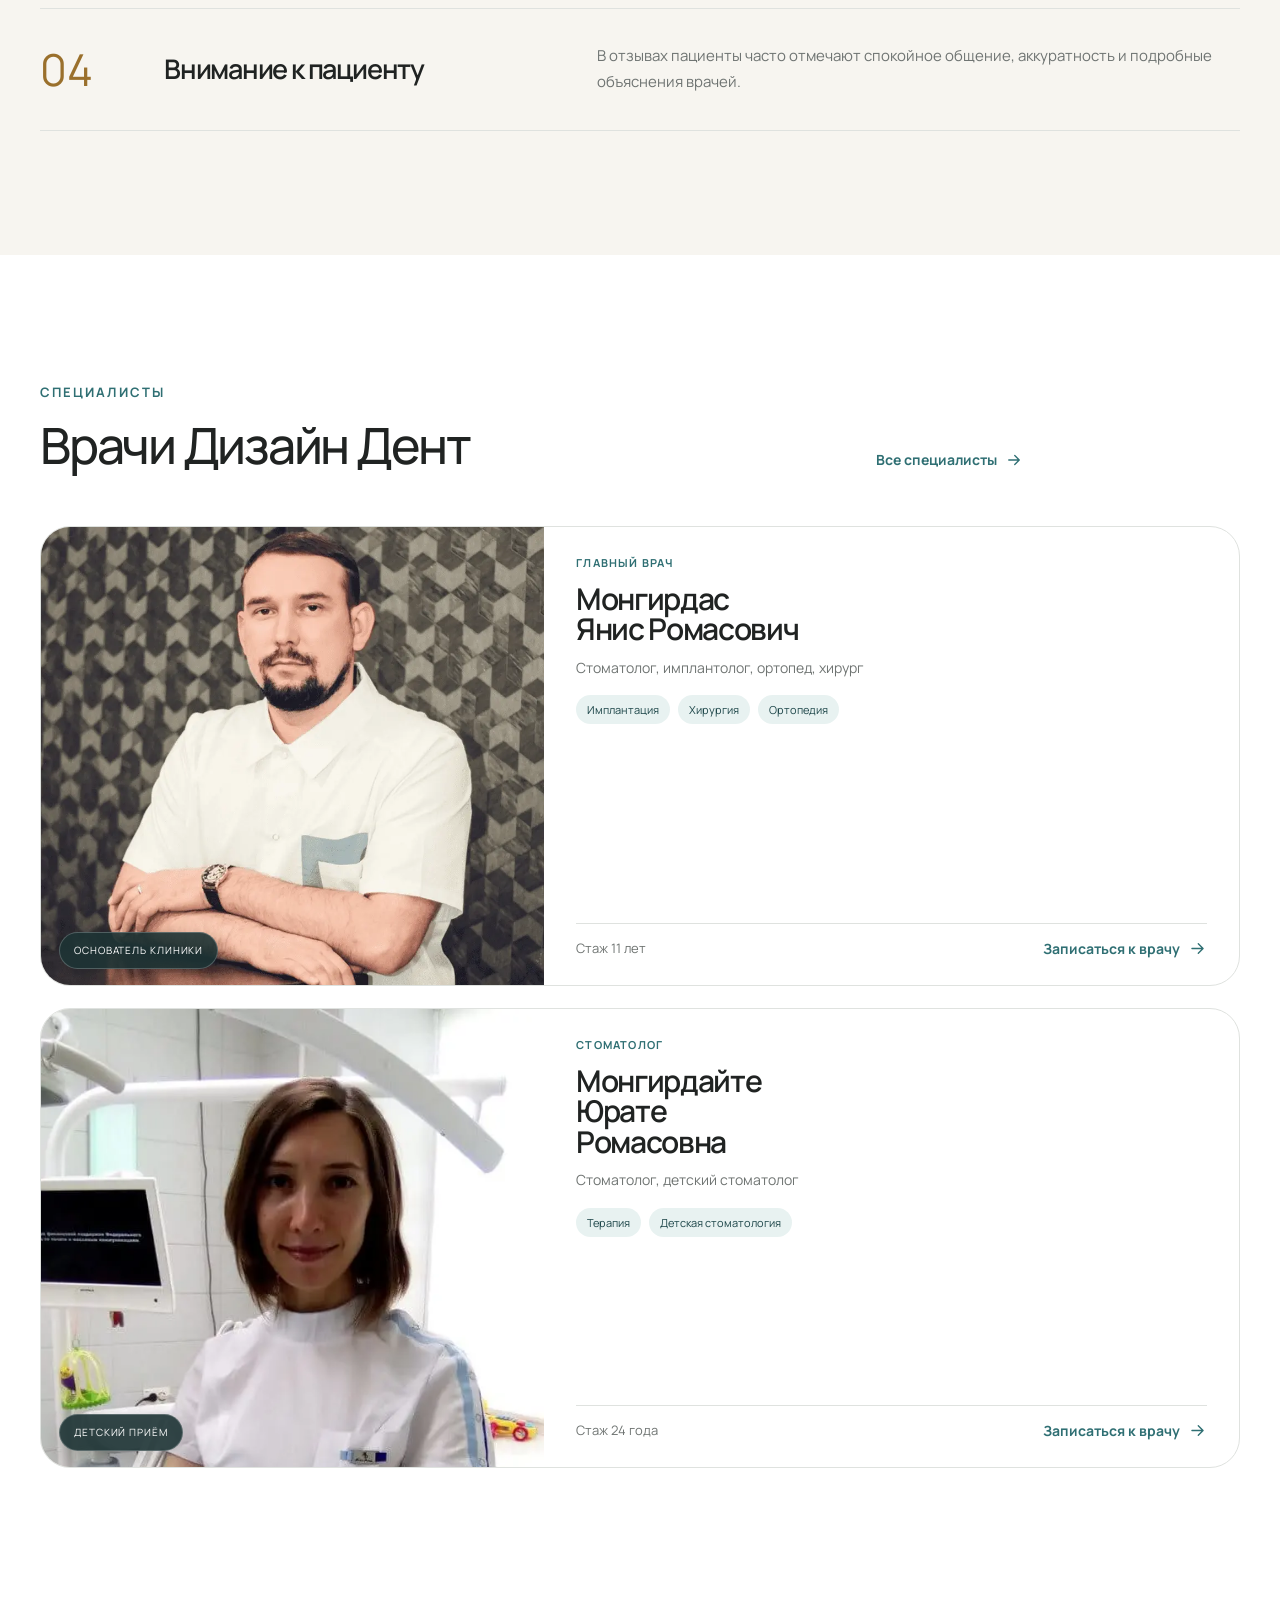
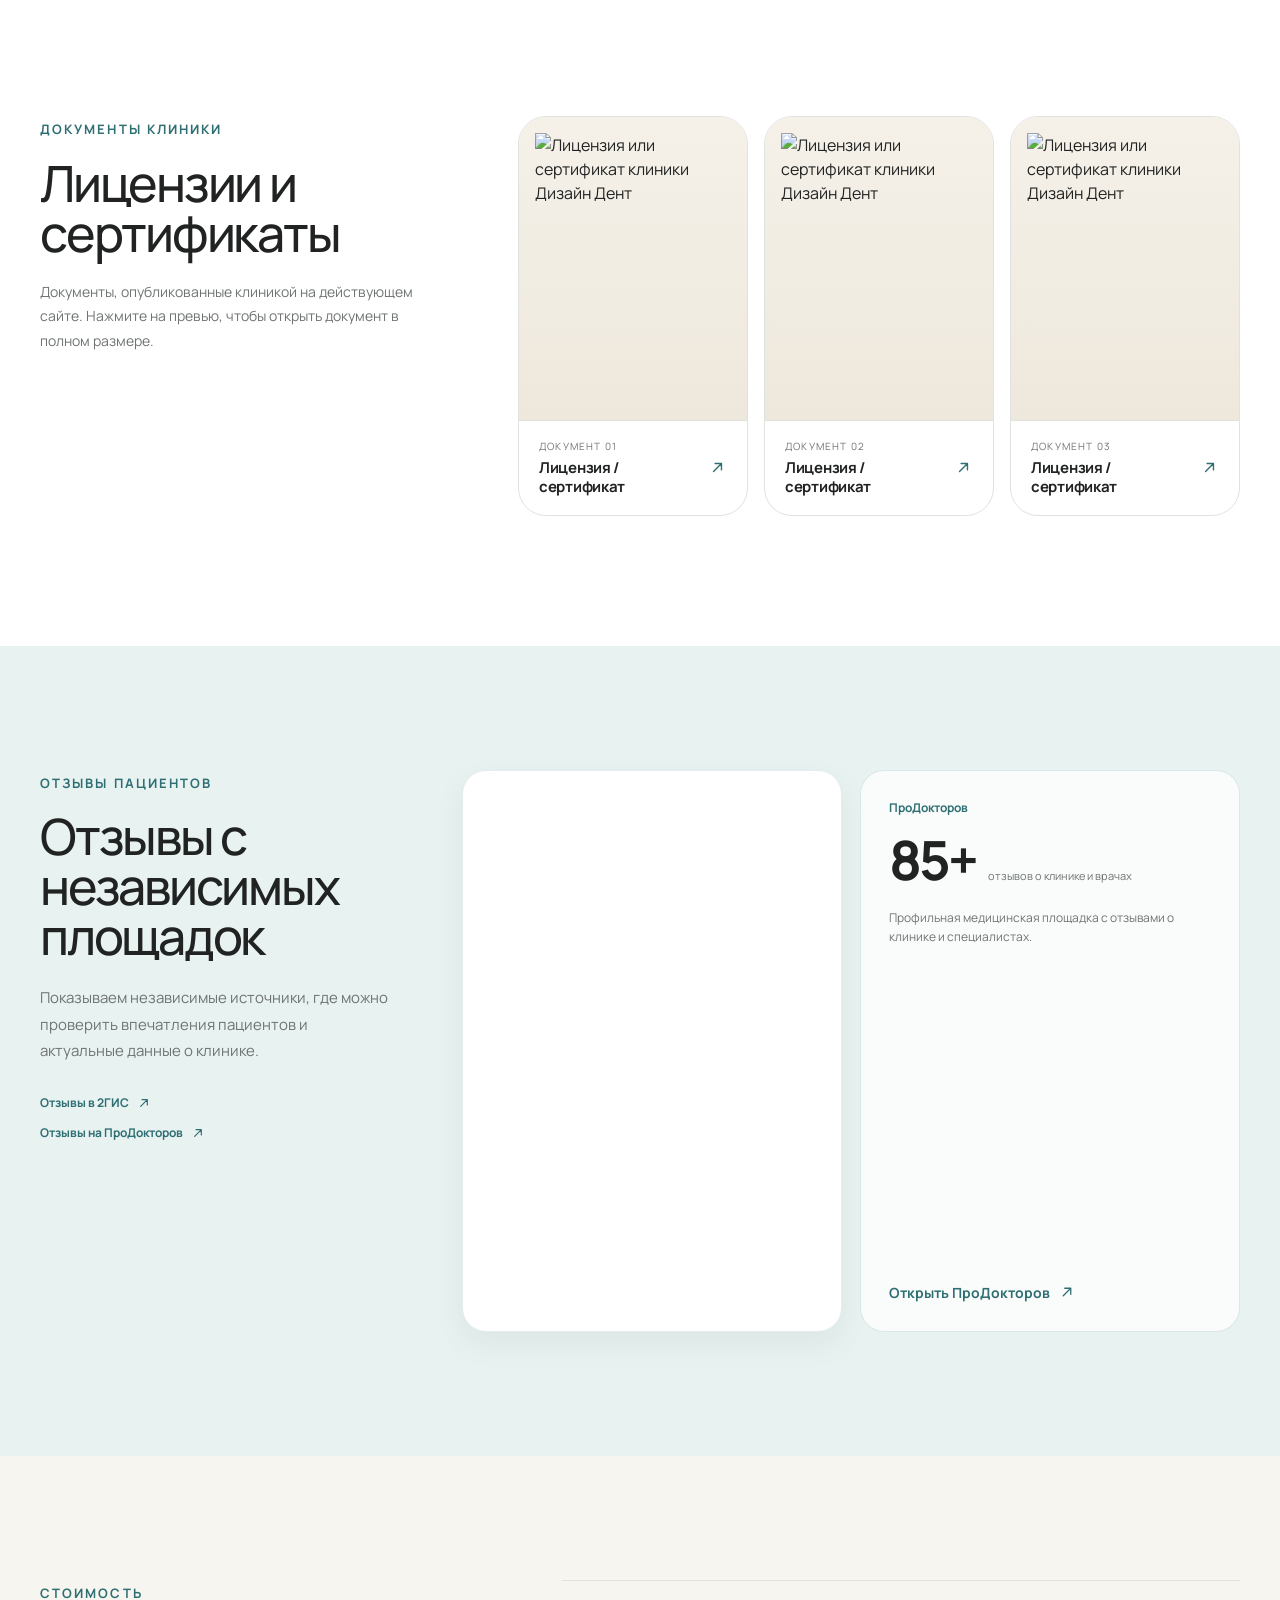
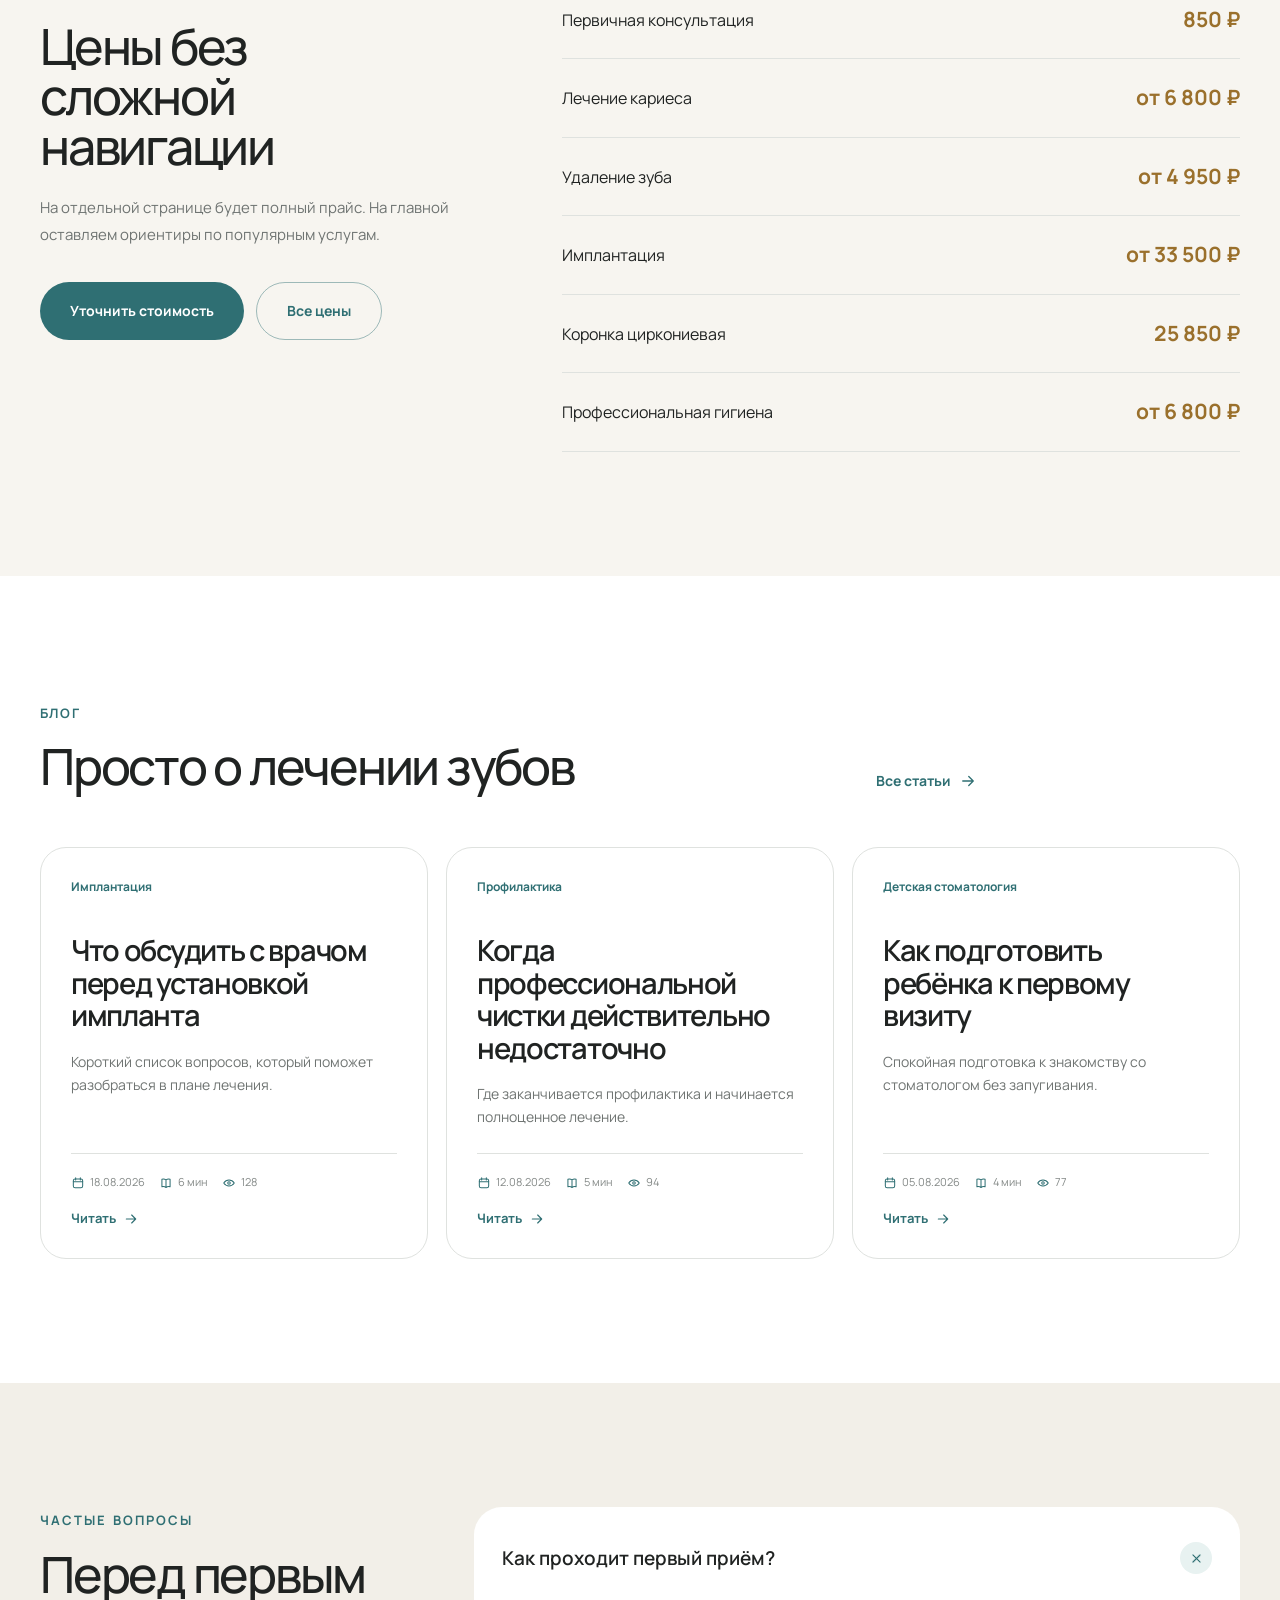
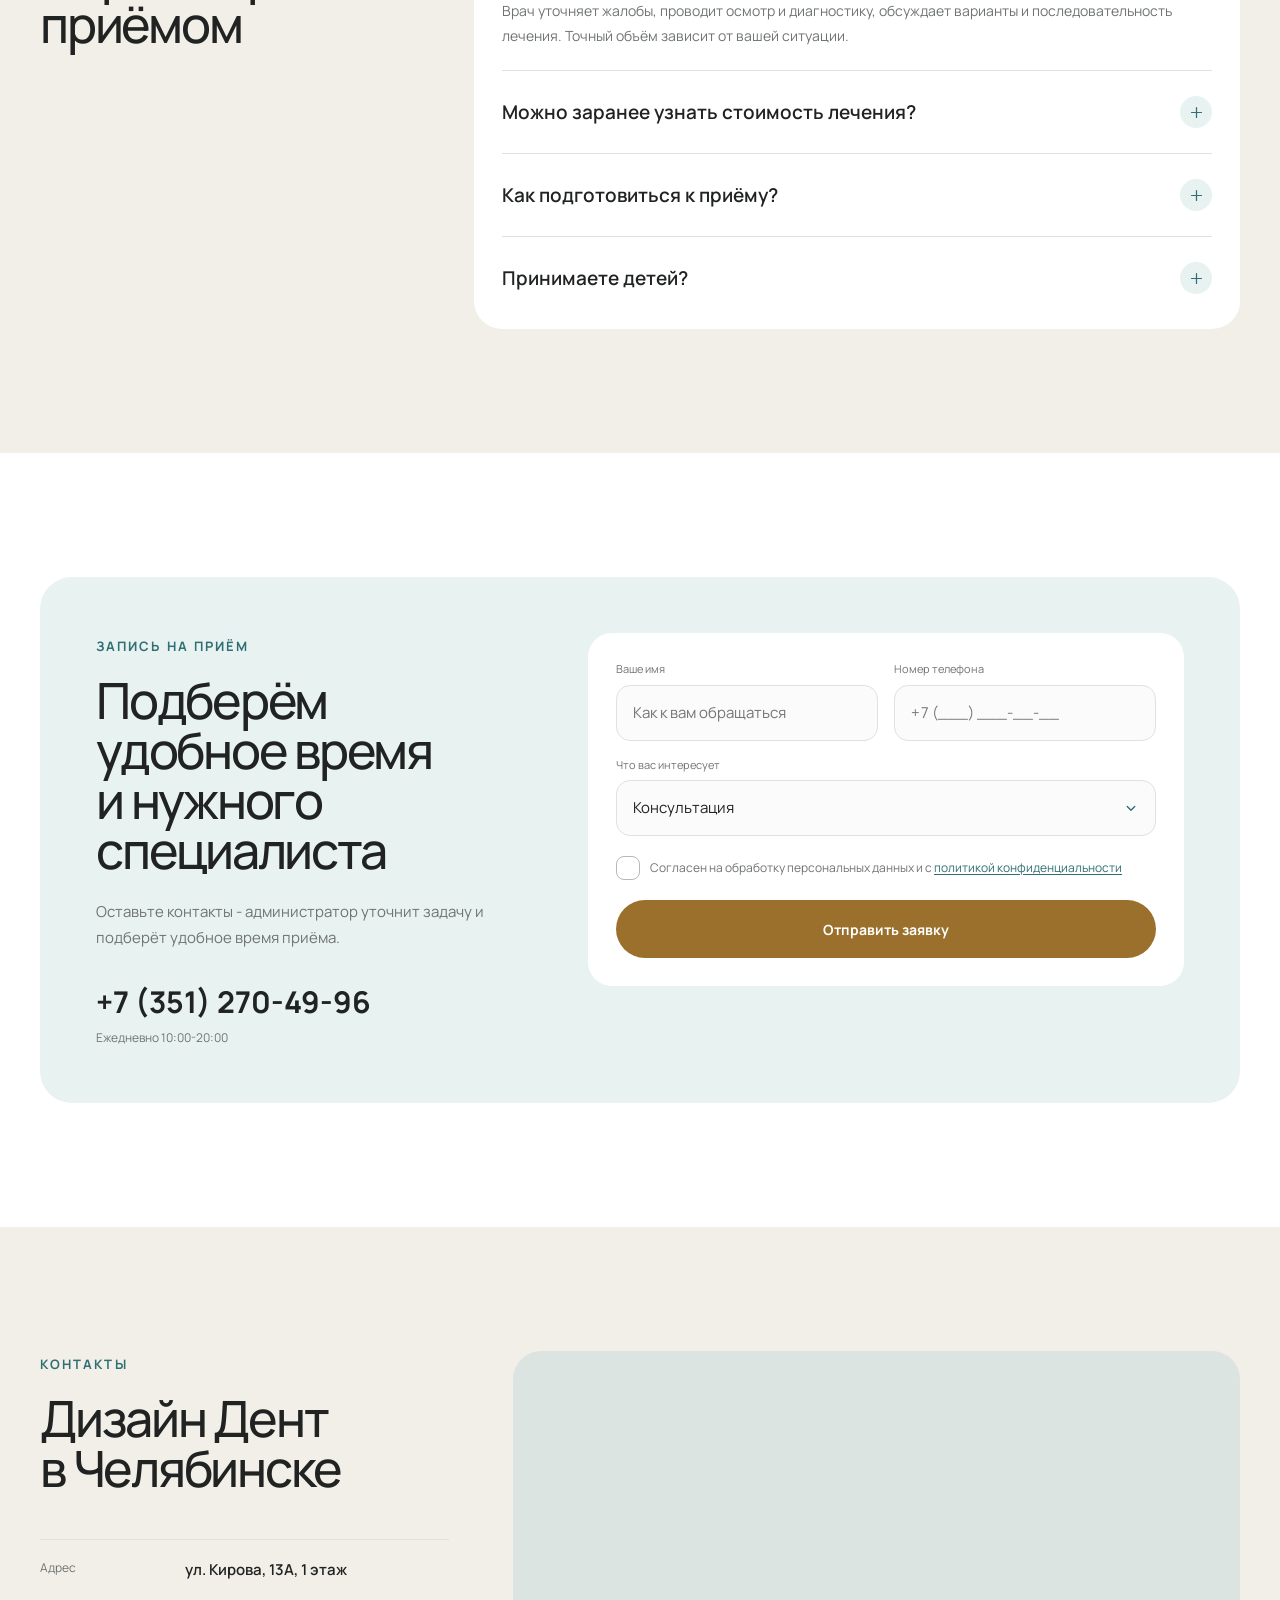
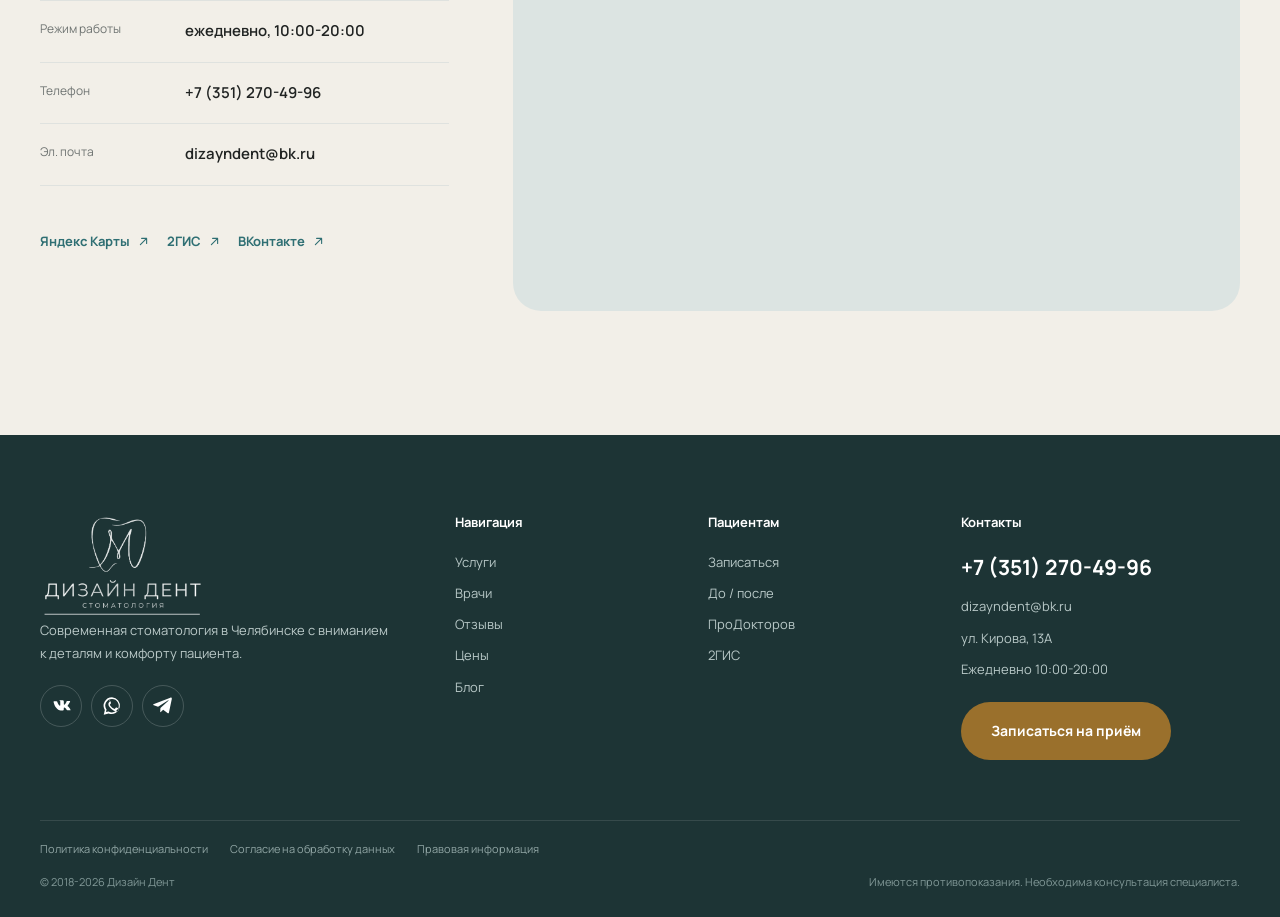
==== commit 1be3c8fd: "правки - 13 коммит, разрешение десктоп и доработки." ====
--- a/preview.html
+++ b/preview.html
@@ -39,10 +39,7 @@
     <symbol id="i-whatsapp" viewBox="0 0 24 24"><path fill="currentColor" stroke="none" fill-rule="evenodd" d="M12 2.5a9.1 9.1 0 0 0-7.8 13.8L3 21.5l5.3-1.4A9.1 9.1 0 1 0 12 2.5Zm0 1.8a7.3 7.3 0 0 1 6.2 11.2 7.3 7.3 0 0 1-9.4 2.7l-.6-.3-2.8.7.7-2.7-.4-.6A7.3 7.3 0 0 1 12 4.3Zm-2.2 3c-.2 0-.5.1-.7.4-.3.3-1 1-1 2.3 0 1.4 1 2.7 1.1 2.9.1.2 2 3.1 4.9 4.2 2.4.9 2.9.7 3.5.6.5-.1 1.7-.7 1.9-1.4.2-.7.2-1.3.1-1.4-.1-.1-.3-.2-.7-.4l-2-.9c-.3-.1-.6-.2-.8.2l-.9 1.1c-.2.3-.4.3-.7.2-.4-.2-1.5-.5-2.8-1.7-1-.9-1.7-2-1.9-2.4-.2-.4 0-.6.2-.8l.5-.6c.2-.2.2-.4.3-.6.1-.2 0-.5 0-.7l-.9-2.1c-.2-.5-.5-.5-.8-.5Z" clip-rule="evenodd"/></symbol>
     <symbol id="i-telegram" viewBox="0 0 24 24"><path fill="currentColor" stroke="none" d="M21.6 4.3 18.5 19c-.2 1-.8 1.2-1.6.7l-4.7-3.5-2.3 2.2c-.3.3-.5.5-1 .5l.3-4.8 8.7-7.9c.4-.3-.1-.5-.6-.2L6.6 12.7 2 11.2c-1-.3-1-1 .2-1.5L20 2.9c.8-.3 1.8.2 1.6 1.4Z"/></symbol>
   </svg>
-
-  <a class="skip-link" href="#main">Перейти к содержимому</a>
-
-  <div class="site-chrome" data-site-chrome>
+<div class="site-chrome" data-site-chrome>
     <div class="topbar" data-topbar>
       <div class="container topbar__inner">
         <div class="topbar__meta" aria-label="Адрес и режим работы">
@@ -175,30 +172,30 @@
         </div>
 
         <div class="service-track" data-service-track>
-          <article class="service-card">
+          <a class="service-card" href="services/consultation/" aria-label="Консультация и диагностика">
             <div class="service-card__visual service-card__visual--1"><svg viewBox="0 0 120 120" aria-hidden="true"><path d="M42 20c-14 3-22 16-21 31 2 21 12 48 23 49 8 1 8-23 16-23s8 24 16 23c11-2 21-28 23-49 1-15-7-28-21-31-8-2-12 3-18 3s-10-5-18-3Z"/><path d="M38 47h44M60 30v34"/></svg></div>
-            <div class="service-card__body"><h3>Консультация и диагностика</h3><p>Осмотр, диагностика состояния полости рта и план дальнейшего лечения.</p><div class="service-card__bottom"><strong>от 850 ₽</strong><a class="mini-link" href="#" aria-label="Подробнее о консультации"><svg class="icon"><use href="#i-arrow-up-right"/></svg></a></div></div>
-          </article>
-          <article class="service-card">
+            <div class="service-card__body"><h3>Консультация и диагностика</h3><p>Осмотр, диагностика состояния полости рта и план дальнейшего лечения.</p><div class="service-card__bottom"><strong>от 850 ₽</strong><span class="mini-link" aria-hidden="true"><svg class="icon"><use href="#i-arrow-up-right"/></svg></span></div></div>
+          </a>
+          <a class="service-card" href="services/caries-treatment/" aria-label="Лечение кариеса">
             <div class="service-card__visual service-card__visual--2"><svg viewBox="0 0 120 120" aria-hidden="true"><path d="M43 18c-13 3-21 15-20 30 1 21 12 49 22 51 8 1 8-25 15-25s8 26 16 25c10-2 21-30 22-51 1-15-7-27-20-30-8-2-12 4-18 4s-10-6-17-4Z"/><path d="M45 43c8-7 22-7 30 0M49 56c6-4 16-4 22 0"/></svg></div>
-            <div class="service-card__body"><h3>Лечение кариеса</h3><p>Восстановление зуба с использованием современных пломбировочных материалов.</p><div class="service-card__bottom"><strong>от 6 800 ₽</strong><a class="mini-link" href="#" aria-label="Подробнее о лечении кариеса"><svg class="icon"><use href="#i-arrow-up-right"/></svg></a></div></div>
-          </article>
-          <article class="service-card">
+            <div class="service-card__body"><h3>Лечение кариеса</h3><p>Восстановление зуба с использованием современных пломбировочных материалов.</p><div class="service-card__bottom"><strong>от 6 800 ₽</strong><span class="mini-link" aria-hidden="true"><svg class="icon"><use href="#i-arrow-up-right"/></svg></span></div></div>
+          </a>
+          <a class="service-card" href="services/implantation/" aria-label="Имплантация">
             <div class="service-card__visual service-card__visual--3"><svg viewBox="0 0 120 120" aria-hidden="true"><path d="M48 18h24v25H48zM45 43h30l-5 14H50l-5-14ZM53 57h14v42H53zM46 99h28"/><path d="M55 66h10M55 76h10M55 86h10"/></svg></div>
-            <div class="service-card__body"><h3>Имплантация</h3><p>Восстановление отсутствующего зуба с планированием каждого этапа лечения.</p><div class="service-card__bottom"><strong>от 33 500 ₽</strong><a class="mini-link" href="#" aria-label="Подробнее об имплантации"><svg class="icon"><use href="#i-arrow-up-right"/></svg></a></div></div>
-          </article>
-          <article class="service-card">
+            <div class="service-card__body"><h3>Имплантация</h3><p>Восстановление отсутствующего зуба с планированием каждого этапа лечения.</p><div class="service-card__bottom"><strong>от 33 500 ₽</strong><span class="mini-link" aria-hidden="true"><svg class="icon"><use href="#i-arrow-up-right"/></svg></span></div></div>
+          </a>
+          <a class="service-card" href="services/prosthetics/" aria-label="Протезирование">
             <div class="service-card__visual service-card__visual--4"><svg viewBox="0 0 120 120" aria-hidden="true"><path d="M34 56c0-25 12-38 26-38s26 13 26 38c0 21-8 43-17 43-7 0-5-20-9-20s-2 20-9 20c-9 0-17-22-17-43Z"/><path d="M38 58h44M42 49c10 6 26 6 36 0"/></svg></div>
-            <div class="service-card__body"><h3>Протезирование</h3><p>Коронки и ортопедические конструкции для восстановления функции и эстетики.</p><div class="service-card__bottom"><strong>от 25 850 ₽</strong><a class="mini-link" href="#" aria-label="Подробнее о протезировании"><svg class="icon"><use href="#i-arrow-up-right"/></svg></a></div></div>
-          </article>
-          <article class="service-card">
+            <div class="service-card__body"><h3>Протезирование</h3><p>Коронки и ортопедические конструкции для восстановления функции и эстетики.</p><div class="service-card__bottom"><strong>от 25 850 ₽</strong><span class="mini-link" aria-hidden="true"><svg class="icon"><use href="#i-arrow-up-right"/></svg></span></div></div>
+          </a>
+          <a class="service-card" href="services/professional-hygiene/" aria-label="Профессиональная гигиена">
             <div class="service-card__visual service-card__visual--5"><svg viewBox="0 0 120 120" aria-hidden="true"><path d="M42 20c-14 3-22 16-21 31 2 21 12 48 23 49 8 1 8-23 16-23s8 24 16 23c11-2 21-28 23-49 1-15-7-28-21-31-8-2-12 3-18 3s-10-5-18-3Z"/><path d="M91 23l3 7 7 3-7 3-3 7-3-7-7-3 7-3 3-7ZM31 69l2 5 5 2-5 2-2 5-2-5-5-2 5-2 2-5Z"/></svg></div>
-            <div class="service-card__body"><h3>Профессиональная гигиена</h3><p>Удаление налёта и зубного камня, профилактика заболеваний полости рта.</p><div class="service-card__bottom"><strong>от 6 800 ₽</strong><a class="mini-link" href="#" aria-label="Подробнее о профессиональной гигиене"><svg class="icon"><use href="#i-arrow-up-right"/></svg></a></div></div>
-          </article>
-          <article class="service-card">
+            <div class="service-card__body"><h3>Профессиональная гигиена</h3><p>Удаление налёта и зубного камня, профилактика заболеваний полости рта.</p><div class="service-card__bottom"><strong>от 6 800 ₽</strong><span class="mini-link" aria-hidden="true"><svg class="icon"><use href="#i-arrow-up-right"/></svg></span></div></div>
+          </a>
+          <a class="service-card" href="services/whitening-aesthetics/" aria-label="Отбеливание и эстетика">
             <div class="service-card__visual service-card__visual--6"><svg viewBox="0 0 120 120" aria-hidden="true"><path d="M45 25c-11 3-17 13-16 25 1 18 9 39 17 41 6 1 6-19 12-19s6 20 12 19c8-2 16-23 17-41 1-12-5-22-16-25-6-2-9 3-13 3s-7-5-13-3Z"/><path d="M32 29l2 5 5 2-5 2-2 5-2-5-5-2 5-2 2-5ZM89 62l3 7 7 3-7 3-3 7-3-7-7-3 7-3 3-7Z"/></svg></div>
-            <div class="service-card__body"><h3>Отбеливание и эстетика</h3><p>Процедуры для более светлой улыбки и эстетичного восстановления формы зубов.</p><div class="service-card__bottom"><strong>по консультации</strong><a class="mini-link" href="#" aria-label="Подробнее об эстетической стоматологии"><svg class="icon"><use href="#i-arrow-up-right"/></svg></a></div></div>
-          </article>
+            <div class="service-card__body"><h3>Отбеливание и эстетика</h3><p>Процедуры для более светлой улыбки и эстетичного восстановления формы зубов.</p><div class="service-card__bottom"><strong>по консультации</strong><span class="mini-link" aria-hidden="true"><svg class="icon"><use href="#i-arrow-up-right"/></svg></span></div></div>
+          </a>
         </div>
 
         <div class="services__controls">
@@ -293,9 +290,15 @@
           <span class="eyebrow">Документы клиники</span>
           <h2 id="licenses-title">Лицензии и<br>сертификаты</h2>
           <p>Документы, опубликованные клиникой на действующем сайте. Нажмите на превью, чтобы открыть документ в полном размере.</p>
-          <a class="text-link" href="https://xn--174-5cdp4atgrcb4and4r.xn--p1ai/" target="_blank" rel="noopener">Открыть исходный сайт <svg class="icon" aria-hidden="true"><use href="#i-arrow-up-right"/></svg></a>
-        </div>
-        <div class="credentials__gallery" aria-label="Лицензии и сертификаты Дизайн Дент">
+          <div class="credentials__actions">
+            <div class="slider-buttons" aria-label="Прокрутка документов">
+              <button type="button" data-credentials-prev aria-label="Предыдущие документы"><svg class="icon"><use href="#i-arrow-left"/></svg></button>
+              <button type="button" data-credentials-next aria-label="Следующие документы"><svg class="icon"><use href="#i-arrow"/></svg></button>
+            </div>
+          </div>
+        </div>
+        <div class="credentials__carousel">
+          <div class="credentials__gallery" data-credentials-track aria-label="Лицензии и сертификаты Дизайн Дент">
           <a class="document-card" data-fancybox="clinic-documents" href="https://xn--174-5cdp4atgrcb4and4r.xn--p1ai/wp-content/uploads/2022/10/photo-2021-09-23-11-25-11.webp" data-caption="Документ клиники Дизайн Дент">
             <span class="document-card__preview"><img src="https://xn--174-5cdp4atgrcb4and4r.xn--p1ai/wp-content/uploads/2022/10/photo-2021-09-23-11-25-11.webp" alt="Лицензия или сертификат клиники Дизайн Дент" loading="lazy"></span>
             <span class="document-card__footer"><span><small>Документ 01</small><strong>Лицензия / сертификат</strong></span><svg class="icon" aria-hidden="true"><use href="#i-arrow-up-right"/></svg></span>
@@ -308,6 +311,8 @@
             <span class="document-card__preview"><img src="https://xn--174-5cdp4atgrcb4and4r.xn--p1ai/wp-content/uploads/2022/10/photo-2021-09-23-11-25-12-1.webp" alt="Лицензия или сертификат клиники Дизайн Дент" loading="lazy"></span>
             <span class="document-card__footer"><span><small>Документ 03</small><strong>Лицензия / сертификат</strong></span><svg class="icon" aria-hidden="true"><use href="#i-arrow-up-right"/></svg></span>
           </a>
+        </div>
+          </div>
         </div>
       </div>
     </section>
--- a/assets/css/style.css
+++ b/assets/css/style.css
@@ -29,8 +29,6 @@
 .svg-sprite{position:absolute;width:0;height:0;overflow:hidden}
 .icon{width:1.2em;height:1.2em;fill:none;stroke:currentColor;stroke-width:1.75;stroke-linecap:round;stroke-linejoin:round;flex:0 0 auto}
 .container{width:var(--container);margin-inline:auto}
-.skip-link{position:fixed;z-index:999;left:16px;top:16px;background:#fff;padding:12px 16px;border-radius:8px;transform:translateY(-180%)}
-.skip-link:focus{transform:none}
 .section{padding:108px 0}
 .eyebrow{display:inline-block;margin-bottom:20px;color:var(--teal);font-size:12px;font-weight:700;letter-spacing:.16em;text-transform:uppercase}
 .eyebrow--light{color:#edf5f4}
@@ -1691,3 +1689,281 @@
   .cookie-banner__actions{display:grid;grid-template-columns:1fr;gap:8px;width:100%}
   .cookie-banner__actions .btn,.cookie-banner__secondary{width:100%;min-height:46px}
 }
+
+/* ===== Stage 11: documents slider, before/after fit, service-card interactivity, doctor card layout ===== */
+.credentials__actions{
+  display:flex;
+  flex-wrap:wrap;
+  align-items:center;
+  justify-content:space-between;
+  gap:14px 18px;
+}
+.credentials__carousel{
+  min-width:0;
+}
+.credentials__gallery{
+  display:grid;
+  grid-auto-flow:column;
+  grid-auto-columns:calc((100% - 32px) / 3);
+  gap:16px;
+  overflow-x:auto;
+  scroll-snap-type:x mandatory;
+  scroll-padding-inline:2px;
+  padding-bottom:6px;
+  scrollbar-width:thin;
+}
+.credentials__gallery .document-card{
+  scroll-snap-align:start;
+}
+.credentials__gallery::-webkit-scrollbar{height:10px}
+.credentials__gallery::-webkit-scrollbar-track{background:#ece7de;border-radius:999px}
+.credentials__gallery::-webkit-scrollbar-thumb{background:#c6cec9;border-radius:999px}
+
+.service-card{
+  position:relative;
+  cursor:pointer;
+  transition:transform .28s var(--ease-ui), box-shadow .28s var(--ease-ui), border-color .28s var(--ease-ui);
+}
+.service-card:focus-visible{
+  outline:2px solid var(--teal);
+  outline-offset:4px;
+}
+.service-card .mini-link{position:relative;z-index:2}
+@media (hover:hover) and (pointer:fine){
+  .service-card:hover{
+    transform:translateY(-4px);
+    box-shadow:0 18px 42px rgba(20,37,38,.08);
+    border-color:rgba(47,111,115,.26);
+  }
+}
+
+@media (min-width:1181px){
+  .results-showcase{
+    grid-template-columns:minmax(520px,43%) minmax(0,61%);
+    gap:36px;
+    align-items:stretch;
+    max-width:100%;
+  }
+  .results-showcase .before-after,
+  .results-showcase .result-case{
+    height:100%;
+    min-height:720px;
+  }
+  .results-showcase .before-after{
+    width:100%;
+    max-width:100%;
+    aspect-ratio:auto;
+  }
+  .results-showcase .before-after__base img,
+  .results-showcase .before-after__after img{
+    width:100%;
+    height:100%;
+    object-fit:contain;
+    object-position:center;
+    background:#ece9e2;
+  }
+
+  .doctors__grid{
+    grid-template-columns:1fr;
+    gap:22px;
+  }
+  .doctor-card,
+  .doctor-card--wide{
+    width:100%;
+    display:grid;
+    grid-template-columns:minmax(360px,.9fr) minmax(0,1.1fr);
+    grid-template-rows:minmax(500px,1fr);
+    border-radius:30px;
+  }
+  .doctor-card__image{
+    min-height:500px;
+  }
+  .doctor-card__body{
+    min-height:500px;
+    padding:34px 36px;
+  }
+}
+
+@media (min-width:1600px){
+  .results-showcase .before-after,
+  .results-showcase .result-case{
+    min-height:760px;
+  }
+  .credentials__gallery{
+    grid-auto-columns:calc((100% - 32px) / 3);
+  }
+  .doctor-card,
+  .doctor-card--wide{
+    grid-template-columns:minmax(420px,.92fr) minmax(0,1.08fr);
+    grid-template-rows:minmax(560px,1fr);
+  }
+  .doctor-card__image,
+  .doctor-card__body{
+    min-height:560px;
+  }
+}
+
+@media (max-width:1180px){
+  .credentials__gallery{
+    grid-auto-columns:calc((100% - 16px) / 2);
+  }
+}
+
+@media (max-width:920px){
+  .credentials__actions{
+    align-items:flex-start;
+  }
+  .credentials__gallery{
+    grid-auto-columns:minmax(240px,72vw);
+  }
+}
+
+@media (max-width:620px){
+  .credentials__gallery{
+    grid-auto-columns:minmax(220px,82vw);
+  }
+}
+
+/* ===== Stage 12: wide desktop polish ===== */
+.services{
+  overflow-x:hidden;
+  overflow-y:visible;
+}
+.service-track{
+  padding-top:8px;
+}
+.slider-buttons[hidden],
+.slider-buttons button[hidden]{
+  display:none !important;
+}
+.credentials__actions{
+  justify-content:flex-end;
+}
+
+@media (min-width:1181px){
+  .results-showcase{
+    grid-template-columns:minmax(0,42%) minmax(0,58%);
+    gap:34px;
+    align-items:stretch;
+  }
+  .results-showcase .before-after{
+    width:100%;
+    min-width:0;
+    max-width:none;
+    height:100%;
+    min-height:640px;
+    border-radius:30px;
+  }
+  .results-showcase .before-after__base img,
+  .results-showcase .before-after__after img{
+    object-fit:cover;
+    object-position:center;
+  }
+  .results-showcase .result-case{
+    min-height:640px;
+  }
+
+  .doctor-card,
+  .doctor-card--wide{
+    grid-template-columns:minmax(320px,.85fr) minmax(0,1.15fr);
+    grid-template-rows:minmax(320px,auto);
+    align-items:stretch;
+  }
+  .doctor-card__image,
+  .doctor-card__body{
+    min-height:320px;
+  }
+  .doctor-card__body{
+    padding:28px 30px;
+  }
+  .doctor-card h3{
+    font-size:clamp(30px,2.4vw,44px);
+    max-width:12ch;
+  }
+  .doctor-card p{
+    margin-bottom:16px;
+  }
+  .doctor-card__tags{
+    margin-bottom:18px;
+  }
+  .doctor-card__foot{
+    padding-top:16px;
+  }
+}
+
+@media (min-width:1600px){
+  .results-showcase .before-after,
+  .results-showcase .result-case{
+    min-height:680px;
+  }
+  .doctor-card,
+  .doctor-card--wide{
+    grid-template-columns:minmax(360px,.88fr) minmax(0,1.12fr);
+    grid-template-rows:minmax(360px,auto);
+  }
+  .doctor-card__image,
+  .doctor-card__body{
+    min-height:360px;
+  }
+}
+
+
+/* ===== Stage 13: semantic service links + compact wide doctor cards ===== */
+.service-card{
+  color:var(--text);
+  text-decoration:none;
+}
+.service-card:visited{color:var(--text)}
+.service-card .mini-link{
+  pointer-events:none;
+}
+@media (hover:hover) and (pointer:fine){
+  .service-card:hover h3{color:var(--teal-dark)}
+  .service-card:hover .mini-link{background:var(--teal);color:#fff;transform:translateY(-2px)}
+}
+
+@media (min-width:1181px){
+  .doctor-card,
+  .doctor-card--wide{
+    grid-template-columns:minmax(300px,42%) minmax(0,58%);
+    grid-template-rows:460px;
+    min-height:0;
+    height:460px;
+  }
+  .doctor-card__image,
+  .doctor-card__body{
+    min-height:0;
+    height:460px;
+  }
+  .doctor-card__body{
+    padding:28px 32px;
+  }
+  .doctor-card h3{
+    font-size:clamp(30px,2.2vw,42px);
+    margin-bottom:12px;
+  }
+  .doctor-card__role{margin-bottom:12px}
+  .doctor-card p{margin-bottom:14px}
+  .doctor-card__tags{margin:2px 0 14px}
+  .doctor-card__foot{padding-top:14px}
+}
+
+@media (min-width:1600px){
+  .doctor-card,
+  .doctor-card--wide{
+    grid-template-columns:minmax(340px,42%) minmax(0,58%);
+    grid-template-rows:480px;
+    height:480px;
+  }
+  .doctor-card__image,
+  .doctor-card__body{
+    height:480px;
+  }
+}
+
+@media (max-width:1180px){
+  .doctor-card,
+  .doctor-card--wide{
+    height:auto;
+  }
+}
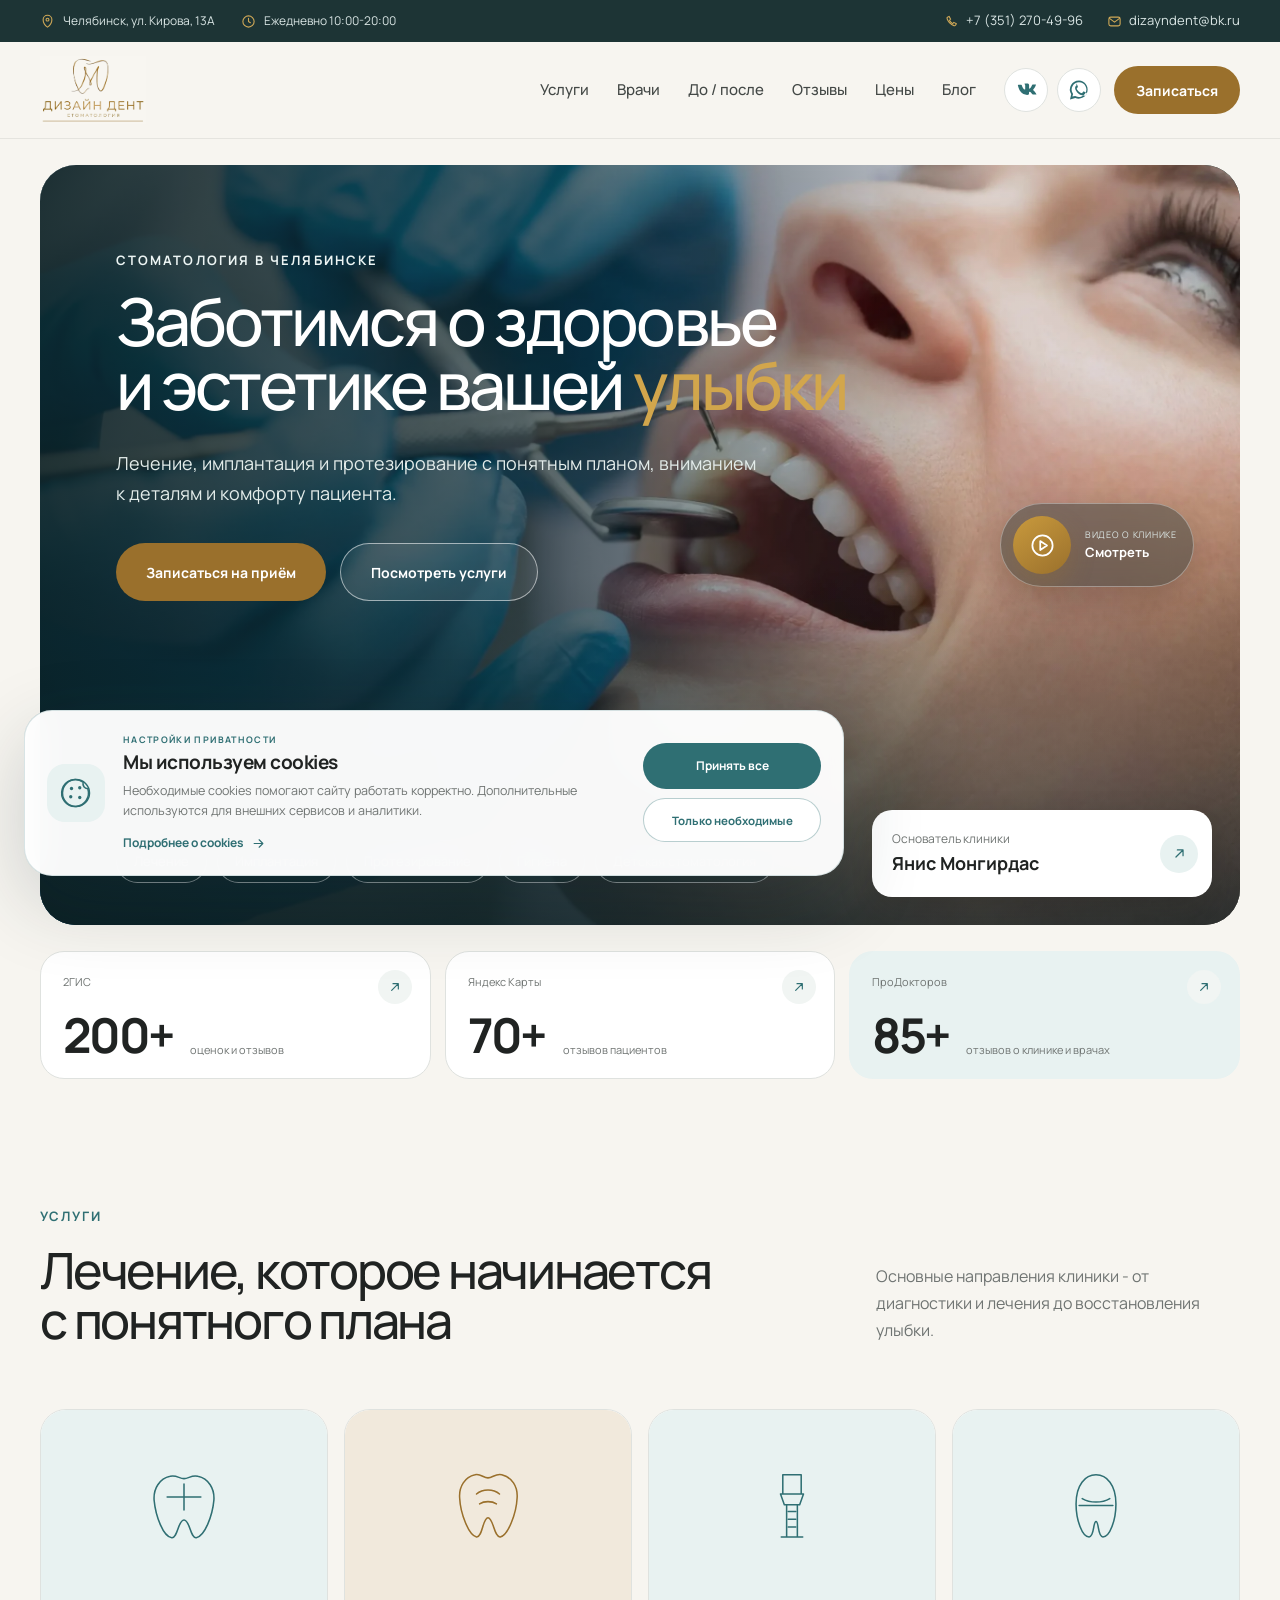
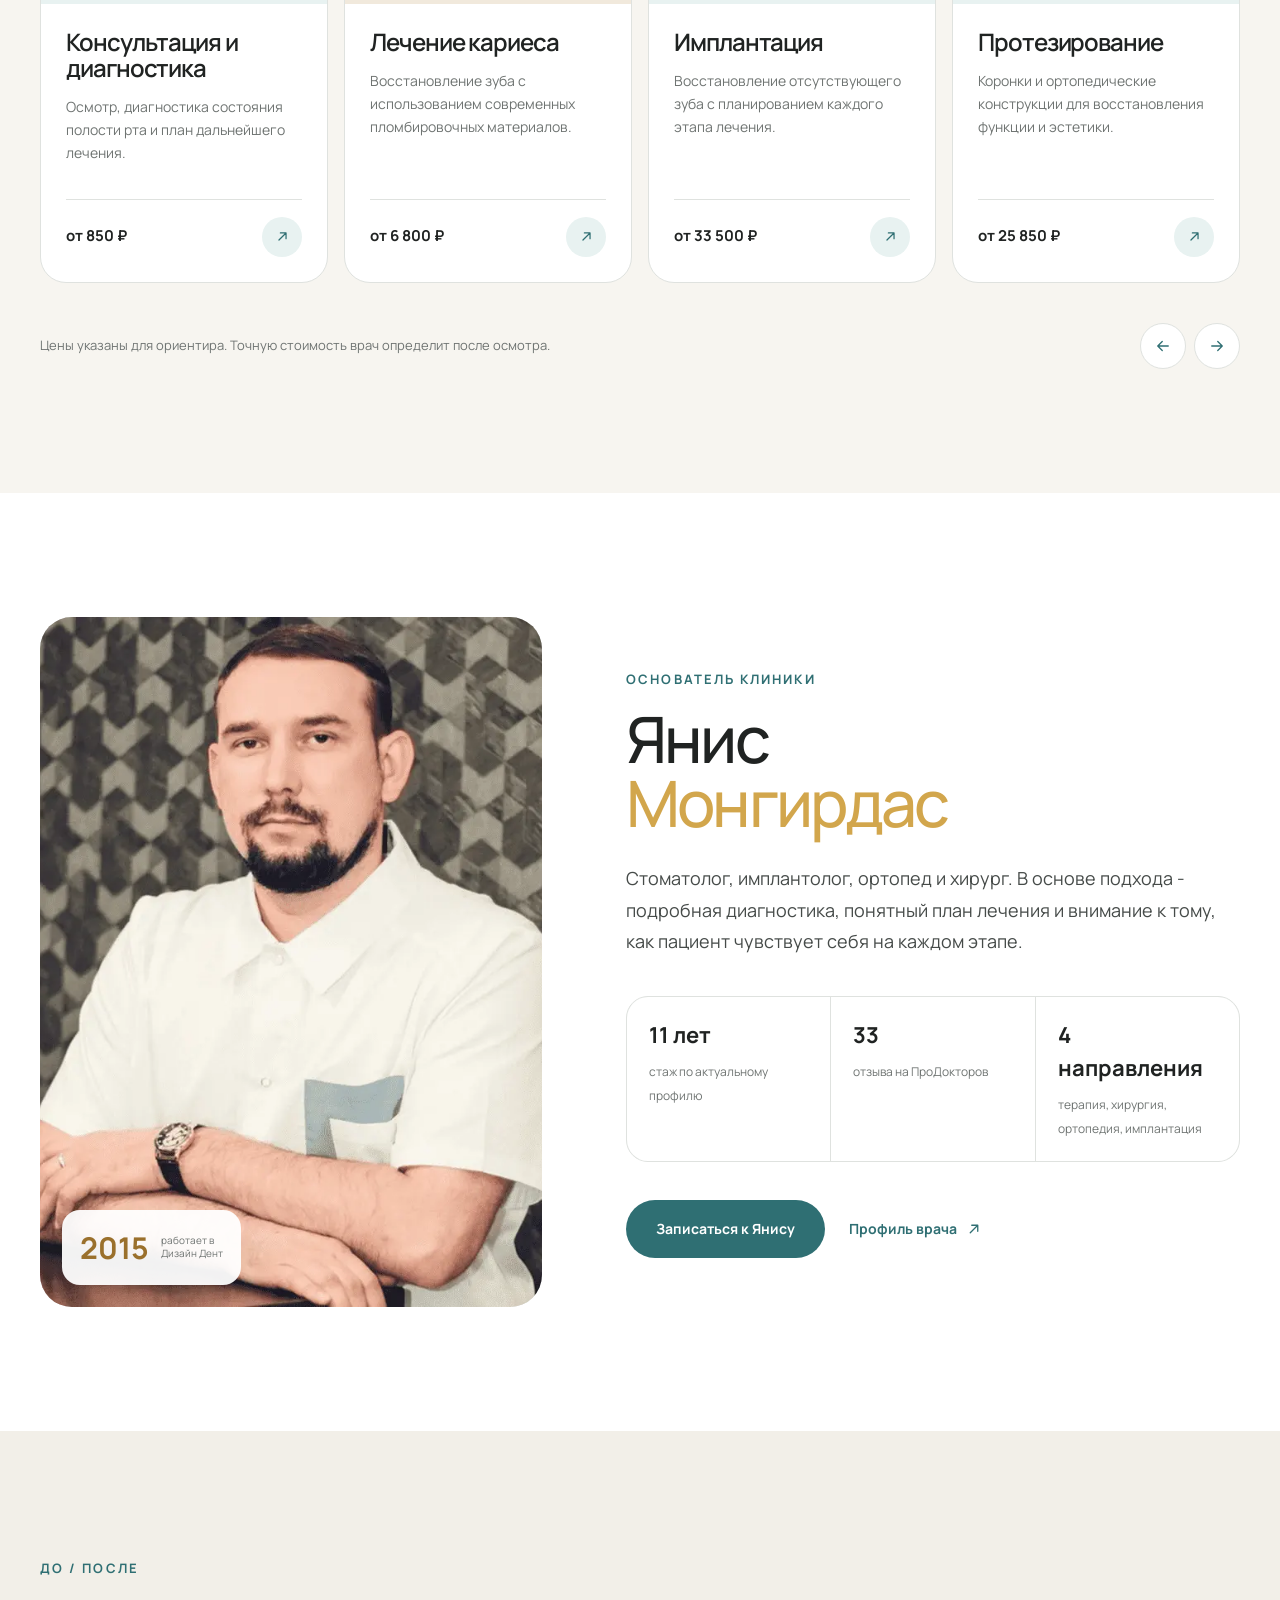
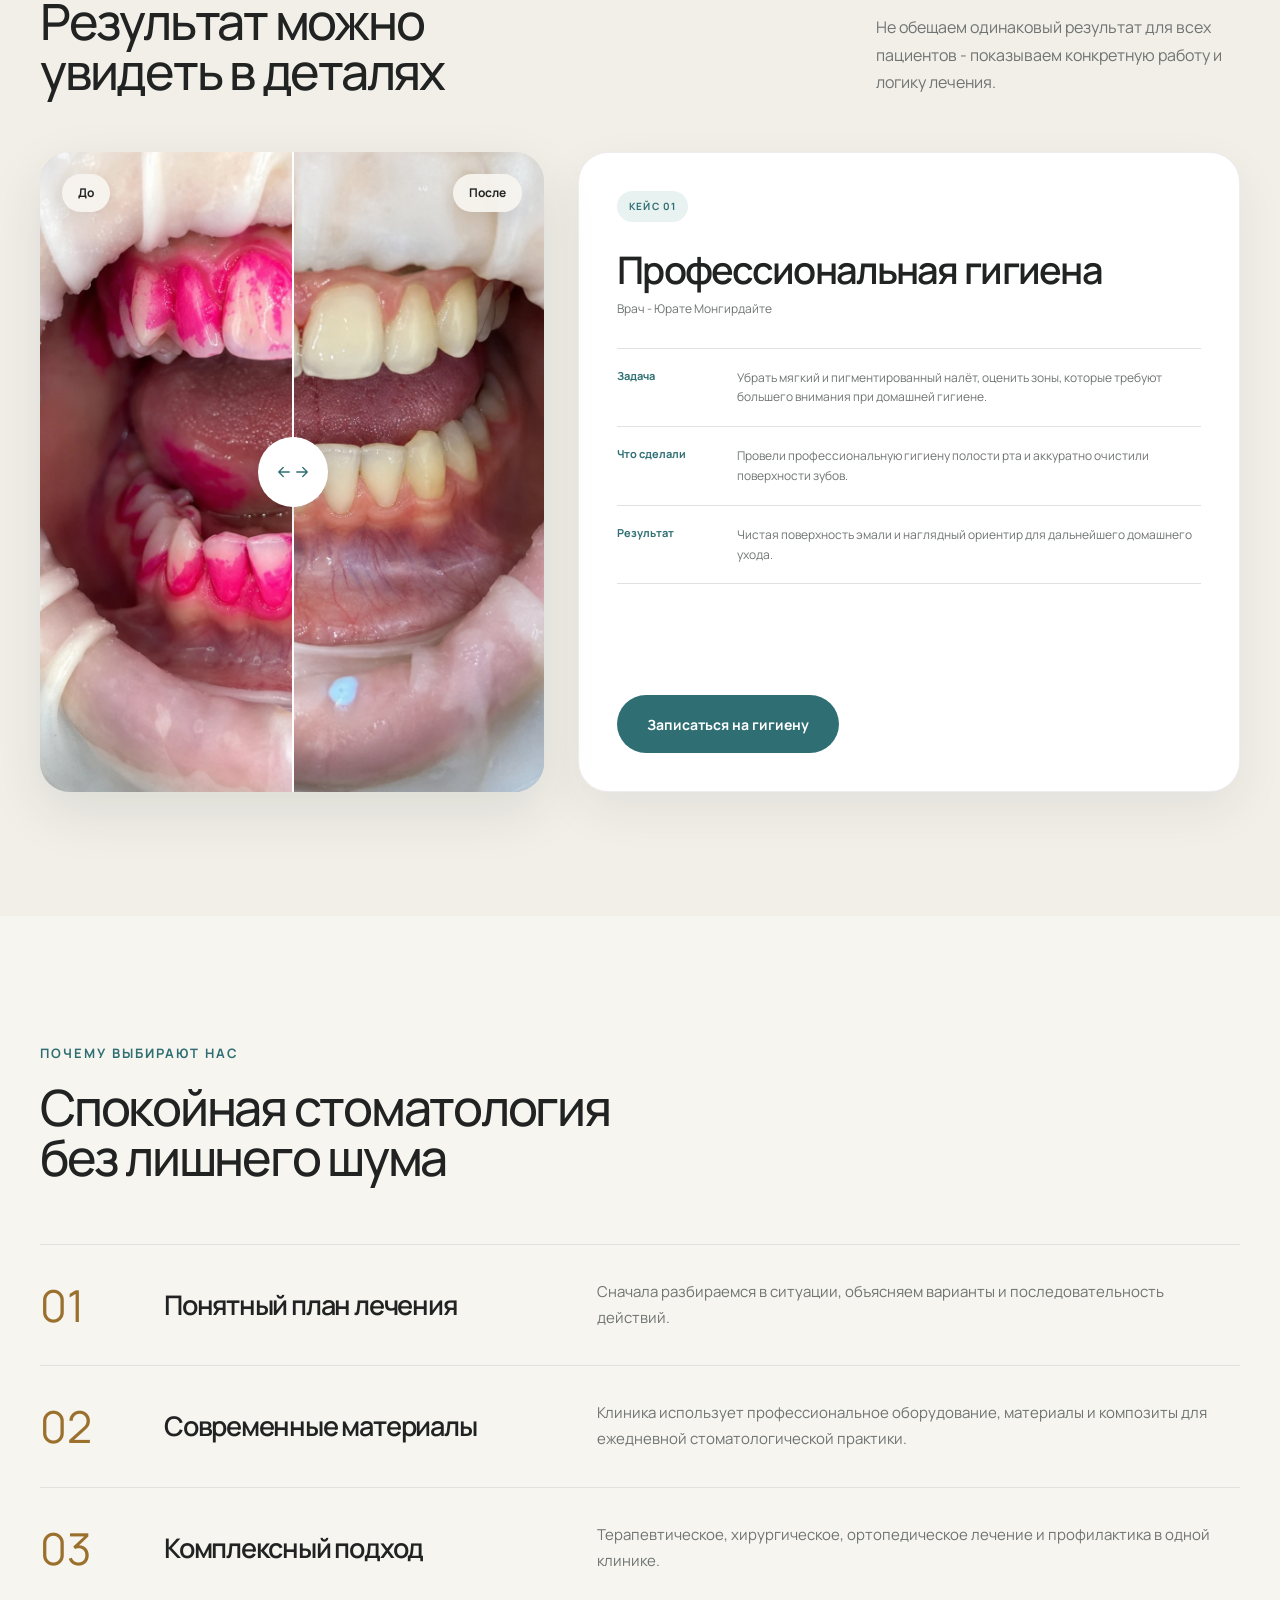
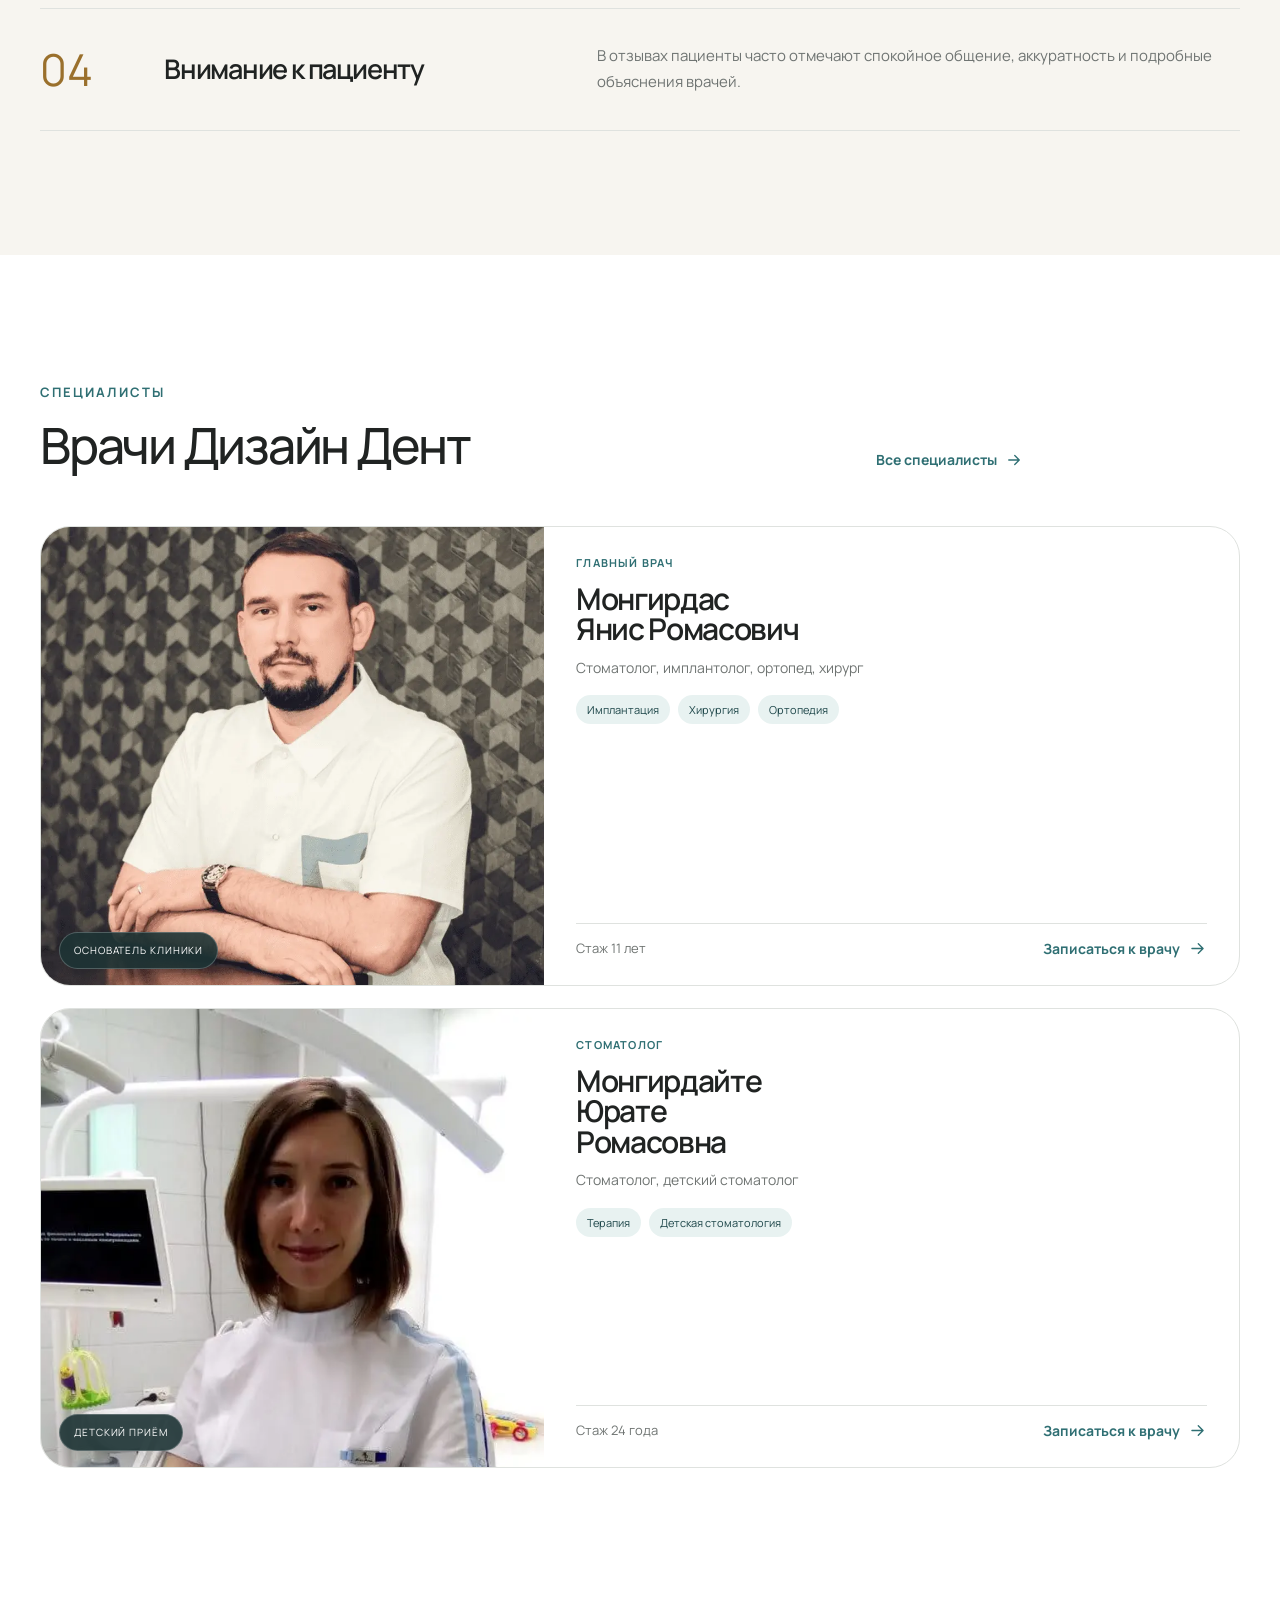
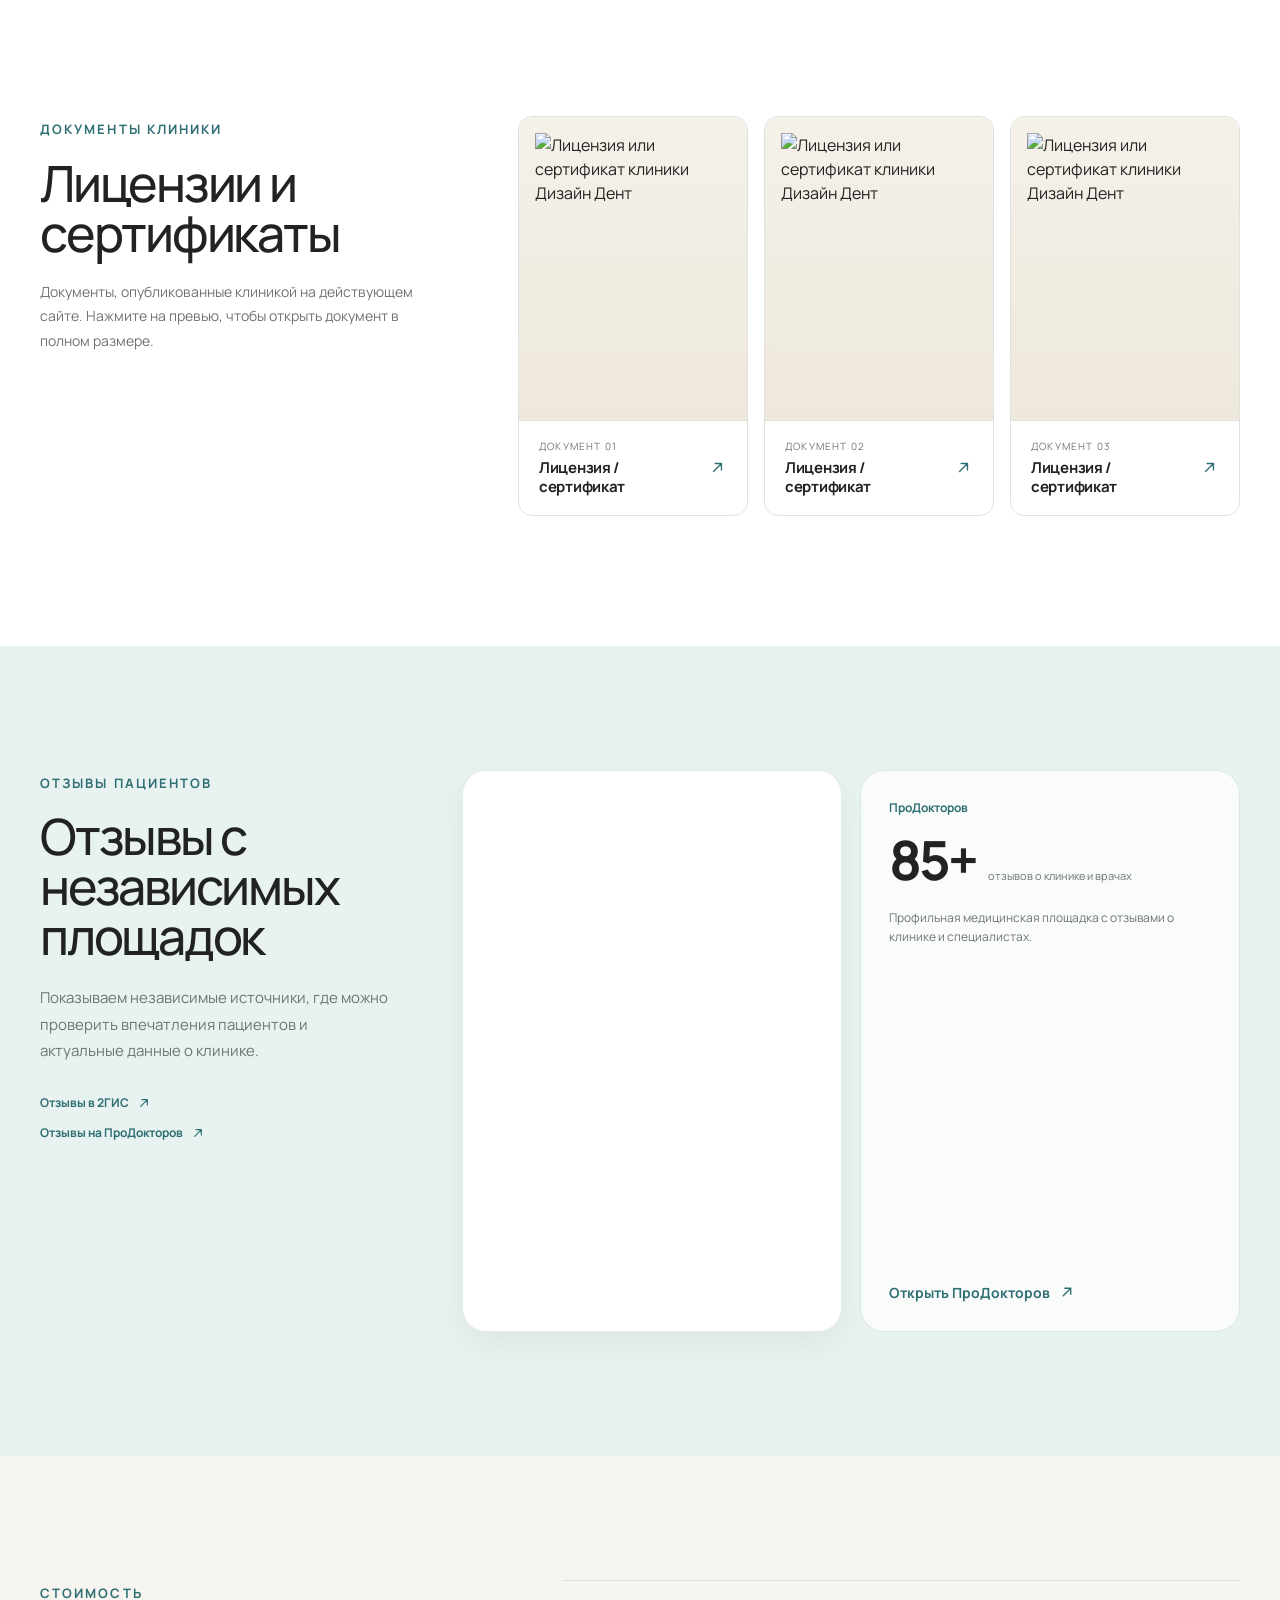
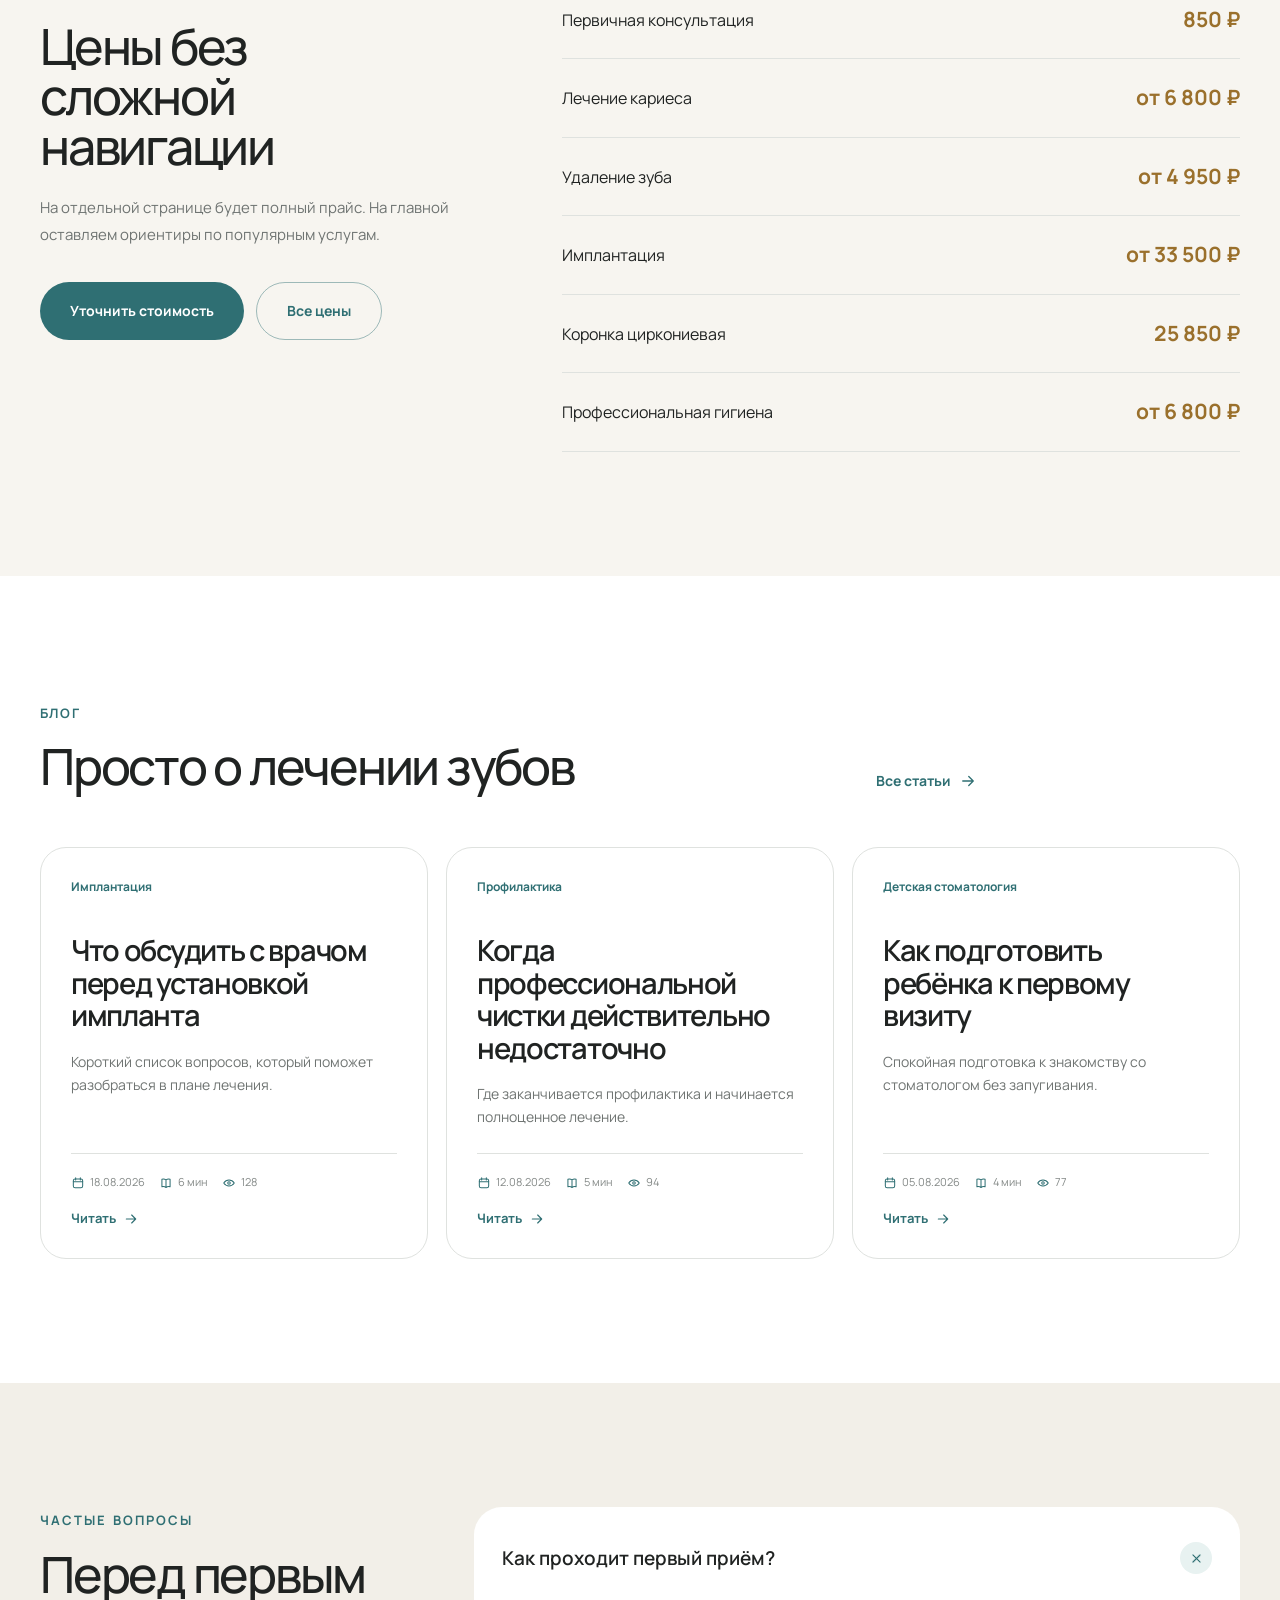
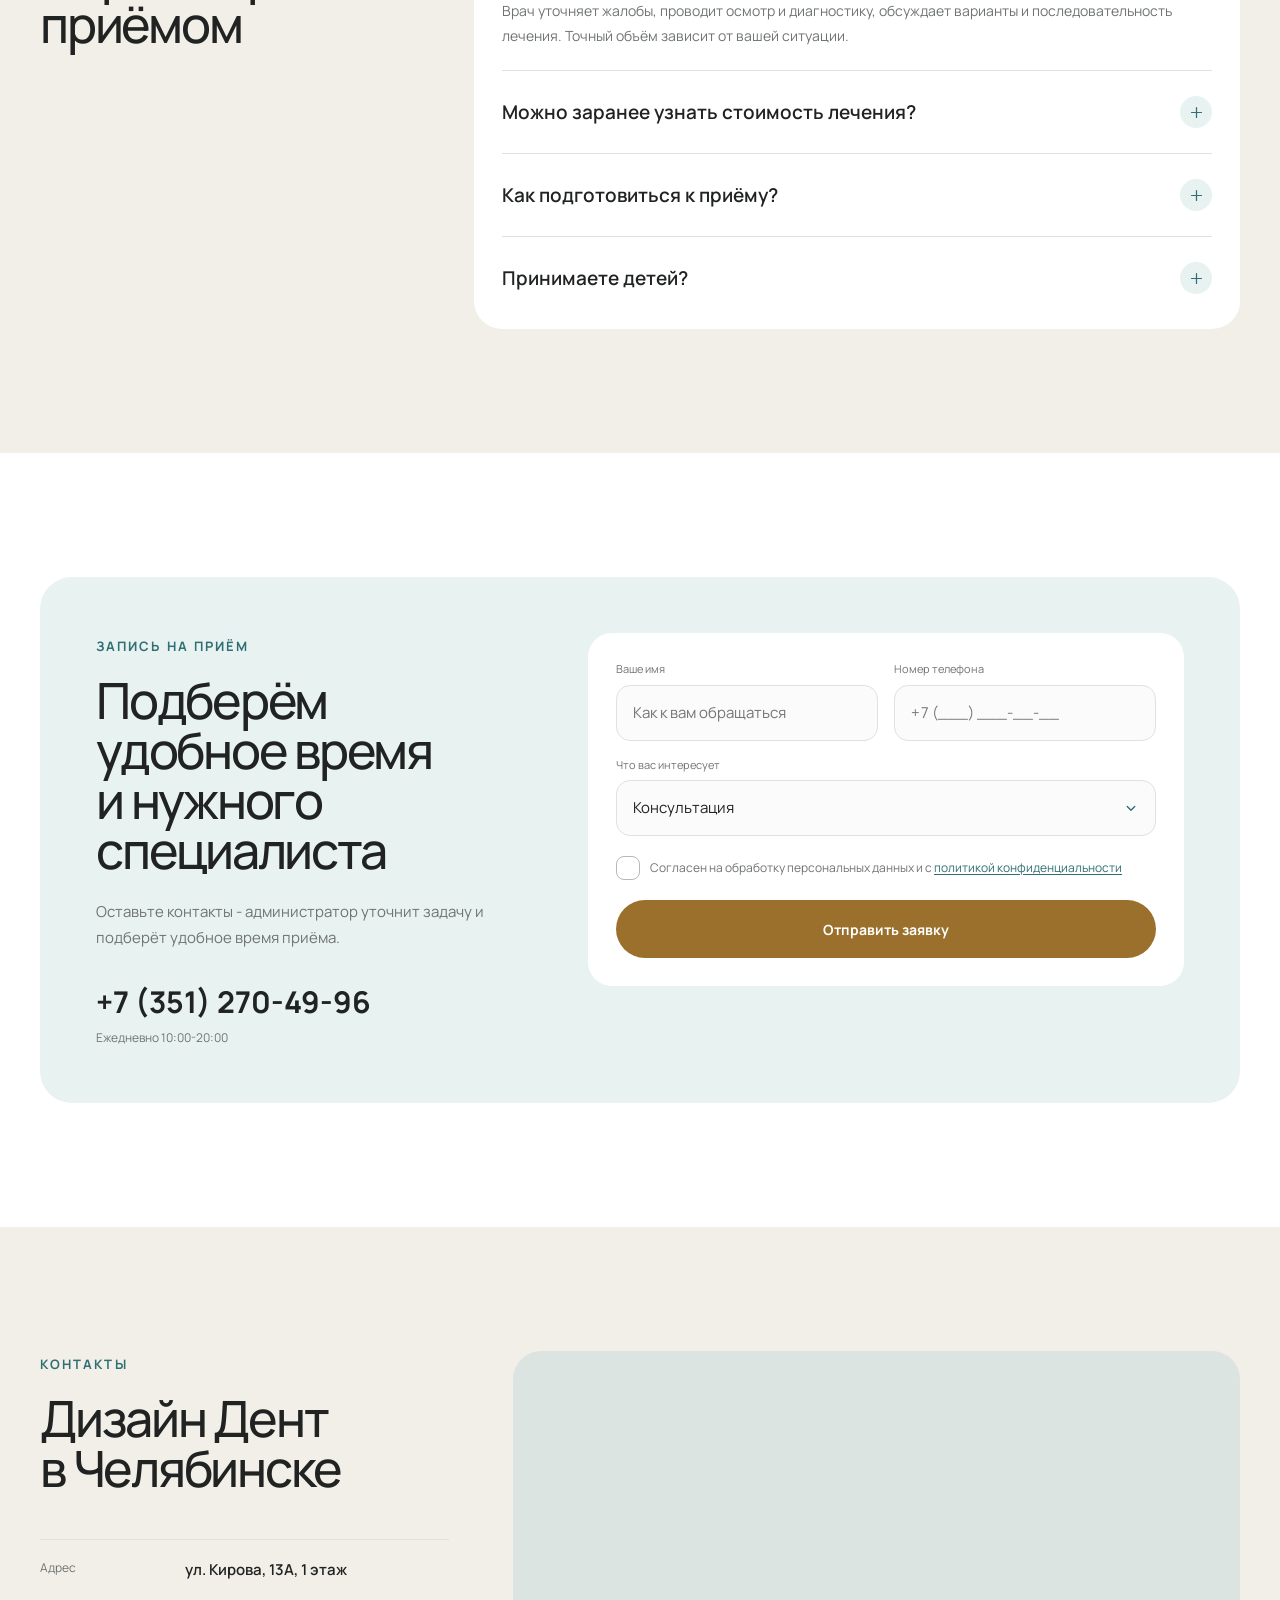
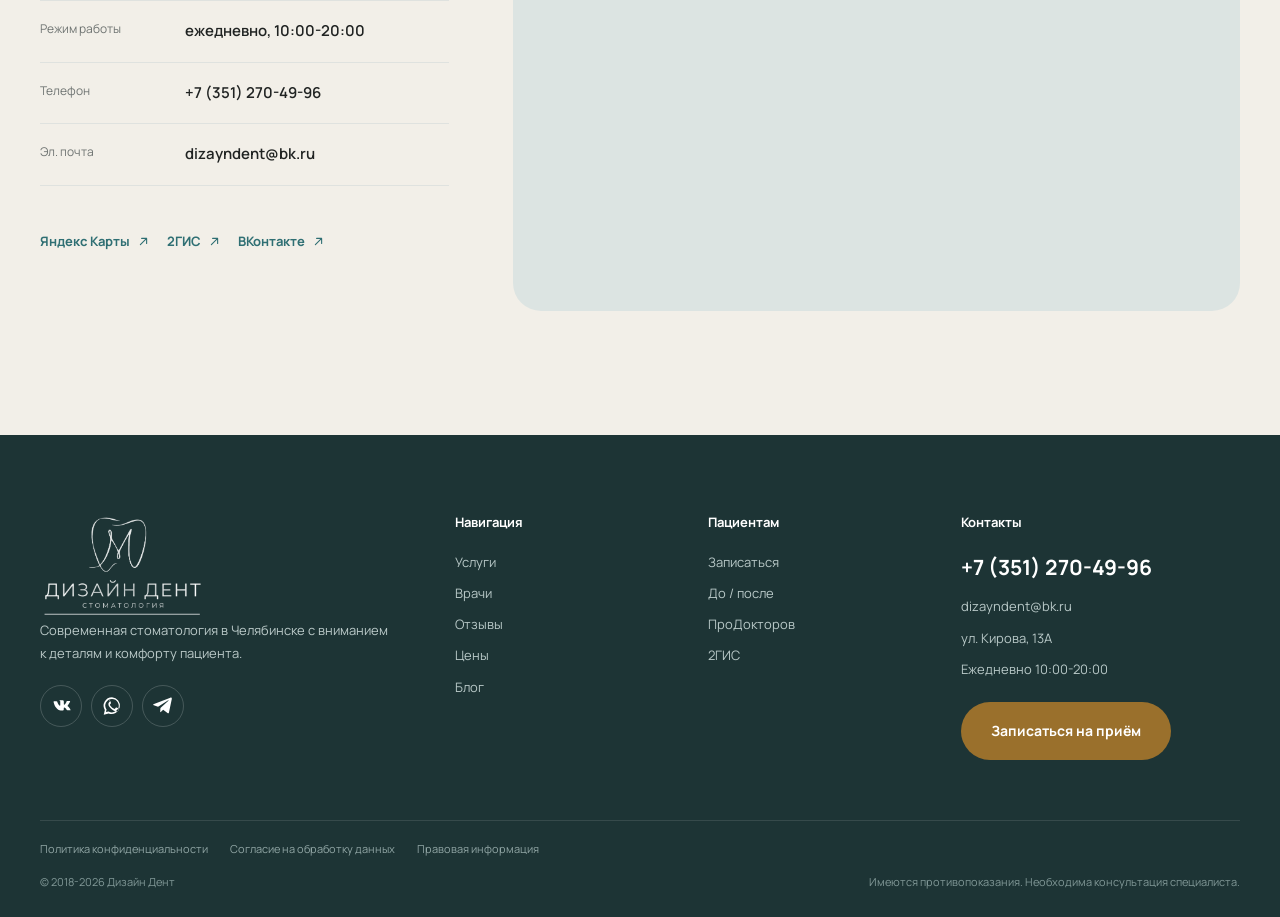
==== commit 31179748: "правки - 21 коммит, разрешение планшеты и мобилки и доработки." ====
--- a/preview.html
+++ b/preview.html
@@ -384,7 +384,7 @@
             <label class="checkbox"><input type="checkbox" name="privacy" required><span class="checkbox__box" aria-hidden="true"><svg class="icon"><use href="#i-check"/></svg></span><span class="checkbox__text">Согласен на обработку персональных данных и с <a href="#">политикой конфиденциальности</a></span></label>
             <button class="btn btn--gold" type="submit">Отправить заявку</button>
             
-            <div class="inline-success-overlay" role="status" aria-live="polite" hidden><span class="inline-success-overlay__icon"><svg class="icon" aria-hidden="true"><use href="#i-check"/></svg></span><strong>Заявка отправлена</strong><span>Спасибо! Администратор свяжется с вами.</span></div>
+            <div class="inline-success-overlay" role="status" aria-live="polite" aria-hidden="true"><span class="inline-success-overlay__icon"><svg class="icon" aria-hidden="true"><use href="#i-check"/></svg></span><strong>Заявка отправлена</strong><span>Спасибо! Администратор свяжется с вами.</span></div>
           </form>
         </div>
       </div>
@@ -394,8 +394,9 @@
       <div class="container contacts__grid">
         <div class="contacts__info"><span class="eyebrow">Контакты</span><h2>Дизайн Дент<br>в Челябинске</h2><dl><div><dt>Адрес</dt><dd>ул. Кирова, 13А, 1 этаж</dd></div><div><dt>Режим работы</dt><dd>ежедневно, 10:00-20:00</dd></div><div><dt>Телефон</dt><dd><a href="tel:+73512704996">+7 (351) 270-49-96</a></dd></div><div><dt>Эл. почта</dt><dd><a href="mailto:dizayndent@bk.ru">dizayndent@bk.ru</a></dd></div></dl><div class="contacts__links"><a href="https://yandex.ru/maps/org/dizayn_dent/1253824945" target="_blank" rel="noopener">Яндекс Карты <svg class="icon"><use href="#i-arrow-up-right"/></svg></a><a href="https://2gis.ru/chelyabinsk/geo/2111590608205124" target="_blank" rel="noopener">2ГИС <svg class="icon"><use href="#i-arrow-up-right"/></svg></a><a href="https://vk.ru/dizayndent74" target="_blank" rel="noopener">ВКонтакте <svg class="icon"><use href="#i-arrow-up-right"/></svg></a></div></div>
         <div class="contacts__map" data-map-shell>
-          <iframe title="Дизайн Дент на карте" loading="lazy" src="https://yandex.ru/map-widget/v1/?mode=search&text=%D0%94%D0%B8%D0%B7%D0%B0%D0%B9%D0%BD%20%D0%94%D0%B5%D0%BD%D1%82%20%D0%A7%D0%B5%D0%BB%D1%8F%D0%B1%D0%B8%D0%BD%D1%81%D0%BA%20%D0%9A%D0%B8%D1%80%D0%BE%D0%B2%D0%B0%2013%D0%90"></iframe>
+          <iframe title="Дизайн Дент на карте" loading="lazy" src="https://yandex.ru/map-widget/v1/?ll=61.400599%2C55.176466&amp;mode=search&amp;oid=1253824945&amp;ol=biz&amp;z=17"></iframe>
           <button class="map-activate" type="button" data-map-activate><svg class="icon"><use href="#i-location"/></svg><span>Открыть интерактивную карту</span></button>
+          <a class="contacts__map-fallback" href="https://yandex.ru/maps/org/dizayn_dent/1253824945" target="_blank" rel="noopener">Открыть Дизайн Дент в Яндекс Картах</a>
         </div>
       </div>
     </section>
@@ -446,7 +447,7 @@
     </div>
   </div>
 
-  <aside class="cookie-banner" data-cookie-banner aria-label="Настройки cookies" hidden>
+  <aside class="cookie-banner" data-cookie-banner aria-label="Настройки cookies" aria-hidden="true">
     <div class="cookie-banner__mark" aria-hidden="true">
       <svg viewBox="0 0 48 48" fill="none">
         <circle cx="24" cy="24" r="18" stroke="currentColor" stroke-width="2"/>
--- a/assets/css/style.css
+++ b/assets/css/style.css
@@ -973,10 +973,6 @@
 .trust-card__icon .icon{width:16px;height:16px}
 
 /* Services: mouse-drag support is enabled by JS for fine pointers. */
-.service-track.is-draggable{cursor:grab;user-select:none;-webkit-user-select:none}
-.service-track.is-dragging{cursor:grabbing;scroll-snap-type:none}
-.service-track.is-dragging *{pointer-events:none}
-
 /* Founder profile link motion */
 .text-link .icon{transition:transform var(--motion-base) var(--ease-ui),color var(--motion-base) var(--ease-ui)}
 
@@ -1967,3 +1963,854 @@
     height:auto;
   }
 }
+
+
+/* ===== Stage 14: service slider navigation ===== */
+/* Desktop: only arrow buttons move the services slider. */
+@media (min-width:921px){
+  .service-track{
+    overflow-x:hidden;
+    overscroll-behavior-x:none;
+    scroll-behavior:smooth;
+    cursor:default;
+  }
+}
+
+/* Touch devices retain native swipe scrolling. */
+@media (max-width:920px), (pointer:coarse){
+  .service-track{
+    overflow-x:auto;
+    -webkit-overflow-scrolling:touch;
+    touch-action:pan-x pan-y;
+  }
+}
+
+
+/* ===== Stage 15: slider button hover polish ===== */
+.slider-buttons button{
+  transition:
+    background-color .26s var(--ease-ui),
+    border-color .26s var(--ease-ui),
+    color .26s var(--ease-ui),
+    transform .26s var(--ease-ui),
+    box-shadow .26s var(--ease-ui);
+}
+.slider-buttons button .icon{
+  color:currentColor;
+  transition:
+    transform .26s var(--ease-ui),
+    color .26s var(--ease-ui);
+}
+
+@media (hover:hover) and (pointer:fine){
+  .slider-buttons button:hover{
+    background:var(--teal);
+    border-color:var(--teal);
+    color:#fff;
+    transform:translateY(-2px);
+    box-shadow:0 10px 24px rgba(47,111,115,.16);
+  }
+  .slider-buttons button[data-service-prev]:hover .icon,
+  .slider-buttons button[data-credentials-prev]:hover .icon{
+    transform:translateX(-3px);
+  }
+  .slider-buttons button[data-service-next]:hover .icon,
+  .slider-buttons button[data-credentials-next]:hover .icon{
+    transform:translateX(3px);
+  }
+}
+
+.slider-buttons button:focus-visible{
+  outline:2px solid var(--gold);
+  outline-offset:3px;
+}
+
+/* ===== Stage 16: tablet / <=1180 fixes ===== */
+
+/* Keep header controls pinned to the opposite edge from the logo whenever desktop nav is gone. */
+@media (max-width:1180px){
+  .header__actions{
+    margin-left:auto !important;
+  }
+}
+
+/* Yandex widget: fill the tablet review column visually as well as geometrically. */
+@media (max-width:1180px){
+  .yandex-reviews-widget{
+    width:100%;
+    max-width:none;
+    background:#fff !important;
+  }
+  .yandex-reviews-widget iframe{
+    display:block;
+    width:100% !important;
+    min-width:100% !important;
+    max-width:none !important;
+    background:#fff;
+  }
+}
+
+/* Tablet portrait: hero should show the core proposition without occupying almost a full screen. */
+@media (min-width:621px) and (max-width:920px){
+  .hero__card{
+    min-height:600px;
+  }
+  .hero__content{
+    top:42px;
+  }
+  .hero__tags{
+    bottom:96px;
+  }
+  .hero__founder{
+    bottom:16px;
+  }
+}
+
+/* Blog becomes a real horizontal rail from tablet portrait downwards. */
+@media (max-width:920px){
+  .blog-grid{
+    display:grid;
+    grid-template-columns:none !important;
+    grid-auto-flow:column;
+    grid-auto-columns:calc((100% - 16px) / 2);
+    gap:16px;
+    overflow-x:auto;
+    overflow-y:visible;
+    scroll-snap-type:x mandatory;
+    scroll-padding-inline:2px;
+    padding:8px 2px 20px;
+    margin:0;
+    scrollbar-width:thin;
+    overscroll-behavior-x:contain;
+    -webkit-overflow-scrolling:touch;
+  }
+  .blog-card,
+  .blog-card:last-child{
+    grid-column:auto !important;
+    width:100%;
+    min-width:0;
+    scroll-snap-align:start;
+  }
+  .blog-grid::-webkit-scrollbar{height:8px}
+  .blog-grid::-webkit-scrollbar-track{background:#eef0ed;border-radius:999px}
+  .blog-grid::-webkit-scrollbar-thumb{background:#c8cfcb;border-radius:999px}
+}
+
+@media (max-width:620px){
+  .blog-grid{
+    grid-auto-columns:100%;
+    gap:12px;
+    padding-inline:1px;
+    scroll-padding-inline:1px;
+  }
+}
+
+/* Tablet footer: secondary information must remain comfortably readable. */
+@media (min-width:621px) and (max-width:920px){
+  .footer{
+    padding:62px 0 26px;
+  }
+  .footer__top{
+    gap:38px 30px;
+  }
+  .footer__brand img{
+    width:190px;
+    height:100px;
+  }
+  .footer__brand p{
+    max-width:390px;
+    font-size:15px;
+    line-height:1.7;
+  }
+  .footer__links strong,
+  .footer__contact>strong{
+    font-size:15px;
+  }
+  .footer__links a,
+  .footer__links button,
+  .footer__contact>a:not(.footer__phone),
+  .footer__contact span{
+    font-size:14px;
+    line-height:1.6;
+  }
+  .footer__phone{
+    font-size:24px;
+  }
+  .footer__legal{
+    gap:18px;
+    margin-top:46px;
+  }
+  .footer__legal a,
+  .footer__bottom{
+    font-size:12px;
+    line-height:1.55;
+  }
+}
+
+/* Inactive overlays must not sit above or intersect the page at all. */
+.lead-modal[aria-hidden="true"],
+.lead-success[aria-hidden="true"]{
+  display:none !important;
+}
+.cookie-banner[hidden],
+.inline-success-overlay[hidden]{
+  display:none !important;
+}
+
+/* The inline success state explicitly opts back in when JS reveals it. */
+.inline-success-overlay.is-visible{
+  display:flex !important;
+}
+
+/* ===== Stage 17: tablet rails, modal motion and Yandex widget scaling ===== */
+
+/* Tablet hero: keep tags visually separated from founder card. */
+@media (min-width:621px) and (max-width:920px){
+  .hero__card{
+    min-height:550px;
+    height:550px;
+  }
+  .hero__content{
+    top:34px;
+  }
+  .hero__content p{
+    margin-bottom:18px;
+  }
+  .hero__tags{
+    left:22px;
+    right:22px;
+    bottom:96px;
+    gap:8px;
+    padding:0;
+    flex-wrap:nowrap;
+    overflow-x:auto;
+  }
+  .hero__founder{
+    left:22px;
+    right:22px;
+    bottom:14px;
+    min-width:0;
+    padding-top:12px;
+    padding-bottom:12px;
+  }
+}
+
+/* Yandex's embedded reviews layout has a fixed inner canvas on tablets.
+   Scale that canvas uniformly so the visible widget fills our column. */
+@media (min-width:621px) and (max-width:1180px){
+  .yandex-reviews-widget{
+    --yandex-scale:1;
+    --yandex-scaled-height:520px;
+    width:100%;
+    height:var(--yandex-scaled-height);
+    min-height:0 !important;
+    overflow:hidden;
+    background:#fff !important;
+  }
+  .yandex-reviews-widget iframe{
+    width:760px !important;
+    min-width:760px !important;
+    max-width:760px !important;
+    height:520px !important;
+    transform:scale(var(--yandex-scale));
+    transform-origin:top left;
+    background:#fff !important;
+  }
+}
+
+/* Full-bleed tablet rails: cards snap fully into view and scrollbars stay hidden. */
+@media (max-width:920px){
+  .blog-grid,
+  .doctors__grid{
+    display:grid;
+    grid-template-columns:none !important;
+    grid-auto-flow:column;
+    grid-auto-columns:calc((100vw - 60px) / 2);
+    gap:16px;
+    width:auto;
+    margin-inline:calc((100vw - 100%) / -2);
+    padding:8px max(22px,calc((100vw - 100%) / 2)) 18px;
+    scroll-padding-inline:max(22px,calc((100vw - 100%) / 2));
+    overflow-x:auto;
+    overflow-y:visible;
+    scroll-snap-type:x mandatory;
+    overscroll-behavior-x:contain;
+    scrollbar-width:none;
+    -webkit-overflow-scrolling:touch;
+  }
+  .blog-grid::-webkit-scrollbar,
+  .doctors__grid::-webkit-scrollbar{
+    display:none;
+  }
+  .blog-card,
+  .blog-card:last-child,
+  .doctor-card,
+  .doctor-card--wide{
+    grid-column:auto !important;
+    width:100%;
+    min-width:0;
+    scroll-snap-align:start;
+  }
+
+  /* Doctors become compact vertical slider cards on tablets. */
+  .doctor-card,
+  .doctor-card--wide{
+    display:grid;
+    grid-template-columns:1fr !important;
+    grid-template-rows:250px minmax(250px,auto) !important;
+    height:auto !important;
+    min-height:0;
+    border-radius:24px;
+  }
+  .doctor-card__image,
+  .doctor-card__body{
+    height:auto !important;
+    min-height:0 !important;
+  }
+  .doctor-card__body{
+    padding:22px;
+  }
+  .doctor-card h3{
+    font-size:30px;
+    line-height:1.03;
+    margin-bottom:12px;
+  }
+  .doctor-card p{
+    margin-bottom:14px;
+  }
+  .doctor-card__tags{
+    margin-bottom:16px;
+  }
+  .doctor-card__foot{
+    padding-top:14px;
+  }
+}
+
+@media (max-width:620px){
+  .blog-grid,
+  .doctors__grid{
+    grid-auto-columns:calc(100vw - 32px);
+    gap:12px;
+    margin-inline:calc((100vw - 100%) / -2);
+    padding-inline:max(16px,calc((100vw - 100%) / 2));
+    scroll-padding-inline:max(16px,calc((100vw - 100%) / 2));
+  }
+  .doctor-card,
+  .doctor-card--wide{
+    grid-template-rows:300px auto !important;
+  }
+}
+
+/* Closed overlays remain mounted but live outside the viewport. */
+.lead-modal[aria-hidden="true"],
+.lead-success[aria-hidden="true"],
+.cookie-banner[aria-hidden="true"],
+.inline-success-overlay[aria-hidden="true"]{
+  display:grid !important;
+}
+
+.lead-modal{
+  opacity:0;
+  visibility:hidden;
+  pointer-events:none;
+  transform:translateY(105%);
+  transition:
+    transform .38s var(--ease-ui),
+    opacity .3s ease,
+    visibility 0s linear .38s;
+}
+.lead-modal.is-open{
+  opacity:1;
+  visibility:visible;
+  pointer-events:auto;
+  transform:translateY(0);
+  transition-delay:0s;
+}
+.lead-modal__dialog{
+  transform:translateY(24px) scale(.985);
+  transition:transform .36s var(--ease-ui);
+}
+.lead-modal.is-open .lead-modal__dialog{
+  transform:none;
+}
+
+.lead-success{
+  display:grid !important;
+  transform:translateY(110%);
+  opacity:0;
+  visibility:hidden;
+  pointer-events:none;
+  transition:transform .34s var(--ease-ui),opacity .26s ease,visibility 0s linear .34s;
+}
+.lead-success.is-visible{
+  transform:translateY(0);
+  opacity:1;
+  visibility:visible;
+  pointer-events:auto;
+  transition-delay:0s;
+}
+
+.inline-success-overlay{
+  display:flex !important;
+  transform:translateY(110%);
+  opacity:0;
+  visibility:hidden;
+  pointer-events:none;
+}
+.inline-success-overlay.is-visible{
+  transform:translateY(0);
+  opacity:1;
+  visibility:visible;
+}
+
+.cookie-banner{
+  display:grid !important;
+  bottom:-120vh !important;
+  opacity:0;
+  visibility:hidden;
+  pointer-events:none;
+  transform:none !important;
+  transition:
+    bottom .42s var(--ease-ui),
+    opacity .3s ease,
+    visibility 0s linear .42s;
+}
+.cookie-banner.is-visible{
+  bottom:max(24px,env(safe-area-inset-bottom)) !important;
+  opacity:1;
+  visibility:visible;
+  pointer-events:auto;
+  transition-delay:0s;
+}
+@media (max-width:920px){
+  .cookie-banner.is-visible{
+    bottom:max(16px,env(safe-area-inset-bottom)) !important;
+  }
+}
+@media (max-width:620px){
+  .cookie-banner.is-visible{
+    bottom:max(12px,env(safe-area-inset-bottom)) !important;
+  }
+}
+
+
+/* ===== Stage 18: mobile/tablet rails, modal scale motion, menu scroll stability ===== */
+
+/* Modal stays mounted, but the whole layer lives behind the page while inactive.
+   The dialog scales in/out instead of travelling up from below the viewport. */
+.lead-modal{
+  display:grid !important;
+  z-index:-1;
+  opacity:0;
+  visibility:hidden;
+  pointer-events:none;
+  transform:none !important;
+  transition:
+    opacity .24s ease,
+    visibility 0s linear .3s,
+    z-index 0s linear .3s !important;
+}
+.lead-modal[aria-hidden="true"]{
+  display:grid !important;
+  z-index:-1;
+}
+.lead-modal.is-open{
+  z-index:200;
+  opacity:1;
+  visibility:visible;
+  pointer-events:auto;
+  transform:none !important;
+  transition:
+    opacity .24s ease,
+    visibility 0s linear 0s,
+    z-index 0s linear 0s !important;
+}
+.lead-modal__backdrop{
+  opacity:0;
+  transition:opacity .28s ease;
+}
+.lead-modal.is-open .lead-modal__backdrop{
+  opacity:1;
+}
+.lead-modal__dialog{
+  transform:scale(0) !important;
+  transform-origin:center center;
+  opacity:0;
+  transition:
+    transform .34s cubic-bezier(.22,.8,.24,1),
+    opacity .22s ease !important;
+}
+.lead-modal.is-open .lead-modal__dialog{
+  transform:scale(1) !important;
+  opacity:1;
+}
+
+/* Cookie consent also remains mounted, but is parked below the viewport. */
+.cookie-banner,
+.cookie-banner[aria-hidden="true"]{
+  display:grid !important;
+  bottom:-100% !important;
+  opacity:0;
+  visibility:hidden;
+  pointer-events:none;
+  transform:none !important;
+}
+.cookie-banner.is-visible{
+  opacity:1;
+  visibility:visible;
+  pointer-events:auto;
+}
+
+/* Blog rail: tablet shows two cards plus a small preview of the next one. */
+@media (min-width:621px) and (max-width:920px){
+  .blog-grid{
+    grid-auto-columns:calc((100vw - 84px) / 2) !important;
+  }
+}
+
+/* Phone rails: a meaningful peek of the next card without cutting the active card. */
+@media (max-width:620px){
+  .blog-grid,
+  .doctors__grid{
+    grid-auto-columns:calc(100vw - 64px) !important;
+    gap:12px;
+  }
+
+  .doctor-card,
+  .doctor-card--wide{
+    grid-template-rows:250px auto !important;
+  }
+  .doctor-card__body{
+    padding:20px;
+  }
+  .doctor-book{
+    width:auto !important;
+    height:auto !important;
+    min-height:40px;
+    border-radius:0 !important;
+    background:transparent !important;
+    padding:0 !important;
+    gap:8px;
+  }
+  .doctor-book span{
+    display:inline !important;
+    font-size:13px;
+  }
+  .doctor-book .icon{
+    width:18px;
+    height:18px;
+  }
+}
+
+/* Documents: two cards in the viewport on phones and small tablets, same rail logic as blog. */
+@media (max-width:920px){
+  .credentials__carousel{
+    width:auto;
+    margin-inline:calc((100vw - 100%) / -2);
+    overflow:visible;
+  }
+  .credentials__gallery{
+    grid-auto-columns:calc((100vw - 60px) / 2) !important;
+    gap:12px !important;
+    padding:8px max(18px,calc((100vw - 100%) / 2)) 16px !important;
+    scroll-padding-inline:max(18px,calc((100vw - 100%) / 2)) !important;
+    scrollbar-width:none !important;
+    overflow-x:auto;
+  }
+  .credentials__gallery::-webkit-scrollbar{
+    display:none !important;
+  }
+  .document-card__preview{
+    aspect-ratio:3/4 !important;
+  }
+  .document-card:last-child{
+    grid-column:auto !important;
+  }
+}
+
+/* Hero video: move it away from the heading on phones and gently invite interaction. */
+@media (max-width:620px){
+  .hero-video-trigger{
+    top:22px !important;
+    right:16px !important;
+    transform:none !important;
+    padding:5px !important;
+  }
+  .hero-video-trigger__icon{
+    width:48px !important;
+    height:48px !important;
+    position:relative;
+  }
+  .hero-video-trigger__icon::after{
+    content:"";
+    position:absolute;
+    inset:-7px;
+    border:1px solid rgba(213,166,74,.55);
+    border-radius:50%;
+    opacity:0;
+    transform:scale(.88);
+    animation:hero-video-pulse 2.8s ease-out infinite;
+    pointer-events:none;
+  }
+  .hero-video-trigger__icon .icon{
+    width:22px;
+    height:22px;
+  }
+}
+
+@keyframes hero-video-pulse{
+  0%,52%{opacity:0;transform:scale(.88)}
+  62%{opacity:.75}
+  100%{opacity:0;transform:scale(1.38)}
+}
+
+@media (prefers-reduced-motion:reduce){
+  .hero-video-trigger__icon::after{animation:none}
+  .lead-modal,
+  .lead-modal__backdrop,
+  .lead-modal__dialog{transition-duration:.01ms !important}
+}
+
+
+/* ===== Stage 19: success overlay, certificates mobile rail, video placement, map touch ===== */
+
+/* Hidden success overlays must not be translated outside a scrollable modal:
+   that was extending the modal's scroll area and creating a blank white panel. */
+.lead-success{
+  z-index:-1 !important;
+  transform:scale(.96) !important;
+  opacity:0 !important;
+  visibility:hidden !important;
+  pointer-events:none !important;
+  transition:
+    transform .24s var(--ease-ui),
+    opacity .2s ease,
+    visibility 0s linear .24s,
+    z-index 0s linear .24s !important;
+}
+.lead-success.is-visible{
+  z-index:20 !important;
+  transform:scale(1) !important;
+  opacity:1 !important;
+  visibility:visible !important;
+  pointer-events:auto !important;
+  transition-delay:0s !important;
+}
+.inline-success-overlay{
+  transform:scale(.98) !important;
+}
+.inline-success-overlay.is-visible{
+  transform:scale(1) !important;
+}
+
+/* 620px and below: a stable two-column-width horizontal rail.
+   Flex avoids the legacy grid rules that made the third document much wider. */
+@media (max-width:620px){
+  .credentials__gallery{
+    display:flex !important;
+    grid-auto-flow:unset !important;
+    grid-template-columns:none !important;
+    grid-auto-columns:unset !important;
+    align-items:stretch;
+    gap:12px !important;
+  }
+  .credentials__gallery .document-card,
+  .credentials__gallery .document-card:last-child{
+    flex:0 0 calc((100vw - 54px) / 2) !important;
+    width:calc((100vw - 54px) / 2) !important;
+    min-width:0 !important;
+    grid-column:auto !important;
+  }
+  .credentials__gallery .document-card__preview,
+  .credentials__gallery .document-card:last-child .document-card__preview{
+    aspect-ratio:3/4 !important;
+  }
+}
+
+/* Intermediate phone/small-tablet widths: keep video CTA in the upper-right
+   corner instead of over the headline. */
+@media (min-width:621px) and (max-width:768px){
+  .hero-video-trigger{
+    top:20px !important;
+    right:18px !important;
+    transform:none !important;
+    padding:6px !important;
+    border-radius:50% !important;
+  }
+  .hero-video-trigger__icon{
+    width:50px !important;
+    height:50px !important;
+    position:relative;
+  }
+  .hero-video-trigger__copy{
+    display:none !important;
+  }
+  .hero__content{
+    padding-right:58px;
+  }
+}
+
+/* Mobile map: once explicitly activated, the iframe receives touch gestures.
+   Do not let stale pointer/touch rules keep it inert. */
+@media (max-width:920px), (pointer:coarse){
+  .contacts__map.is-active iframe{
+    pointer-events:auto !important;
+    touch-action:auto !important;
+    -webkit-user-select:auto;
+    user-select:auto;
+  }
+  .contacts__map.is-active{
+    touch-action:auto;
+  }
+}
+
+
+/* ===== Stage 20: mobile map activation + hero height + document sizing ===== */
+
+/* Documents use a calmer radius on every breakpoint. */
+.document-card{
+  border-radius:14px !important;
+}
+
+/* Under 768px hero relies on min-height only.
+   Explicit fixed heights from earlier tablet/mobile rules are cancelled. */
+@media (max-width:767px){
+  .hero__card{
+    height:auto !important;
+  }
+}
+
+/* Mobile / tablet map:
+   Keep the iframe interactive from the start, but cover it with one activation
+   layer. The cover allows vertical page scrolling and disappears after tap.
+   This avoids Safari/iOS issues caused by toggling pointer-events on an iframe. */
+@media (max-width:920px), (pointer:coarse){
+  .contacts__map iframe,
+  .contacts__map.is-active iframe{
+    pointer-events:auto !important;
+    touch-action:auto !important;
+  }
+
+  .map-activate{
+    display:flex !important;
+    position:absolute !important;
+    inset:0 !important;
+    z-index:3 !important;
+    min-height:0 !important;
+    border:0 !important;
+    border-radius:inherit !important;
+    background:linear-gradient(
+      180deg,
+      rgba(255,255,255,.01) 0%,
+      rgba(255,255,255,.01) 68%,
+      rgba(19,45,47,.20) 100%
+    ) !important;
+    color:#fff !important;
+    align-items:flex-end !important;
+    justify-content:center !important;
+    gap:8px !important;
+    padding:0 18px 18px !important;
+    box-shadow:none !important;
+    touch-action:pan-y !important;
+    -webkit-tap-highlight-color:transparent;
+  }
+
+  .map-activate .icon,
+  .map-activate span{
+    position:relative;
+    z-index:1;
+  }
+
+  .map-activate span{
+    display:inline-flex;
+    align-items:center;
+    min-height:50px;
+    padding:0 18px;
+    border-radius:15px;
+    background:rgba(29,52,53,.95);
+    box-shadow:0 12px 28px rgba(0,0,0,.18);
+    font-size:12px;
+    font-weight:700;
+  }
+
+  .map-activate .icon{
+    width:50px;
+    height:50px;
+    padding:14px;
+    border-radius:15px;
+    background:rgba(29,52,53,.95);
+    box-shadow:0 12px 28px rgba(0,0,0,.18);
+  }
+
+  .contacts__map.is-active .map-activate{
+    opacity:0 !important;
+    visibility:hidden !important;
+    pointer-events:none !important;
+  }
+}
+
+/* Phones: one certificate plus a visible piece of the next one. */
+@media (max-width:620px){
+  .credentials__gallery{
+    display:flex !important;
+    grid-template-columns:none !important;
+    grid-auto-columns:unset !important;
+    gap:12px !important;
+  }
+
+  .credentials__gallery .document-card,
+  .credentials__gallery .document-card:last-child{
+    flex:0 0 85vw !important;
+    width:85vw !important;
+    max-width:85vw !important;
+    min-width:0 !important;
+  }
+
+  .credentials__gallery .document-card__preview,
+  .credentials__gallery .document-card:last-child .document-card__preview{
+    aspect-ratio:3/4 !important;
+  }
+}
+
+
+/* ===== Stage 21: exact Yandex Business map ===== */
+.contacts__map-fallback{
+  position:absolute;
+  z-index:4;
+  right:14px;
+  top:14px;
+  padding:9px 12px;
+  border-radius:999px;
+  background:rgba(255,255,255,.94);
+  color:var(--teal-dark);
+  font-size:11px;
+  font-weight:700;
+  box-shadow:0 8px 24px rgba(20,37,38,.12);
+  opacity:0;
+  visibility:hidden;
+  pointer-events:none;
+  transition:opacity .22s ease,visibility .22s ease,transform .22s var(--ease-ui);
+  transform:translateY(-4px);
+}
+.contacts__map.is-active .contacts__map-fallback{
+  opacity:1;
+  visibility:visible;
+  pointer-events:auto;
+  transform:none;
+}
+@media (hover:hover) and (pointer:fine){
+  .contacts__map-fallback:hover{
+    color:var(--gold-dark);
+    transform:translateY(-1px);
+  }
+}
+@media (max-width:620px){
+  .contacts__map-fallback{
+    right:10px;
+    top:10px;
+    max-width:calc(100% - 20px);
+    white-space:nowrap;
+    overflow:hidden;
+    text-overflow:ellipsis;
+  }
+}
